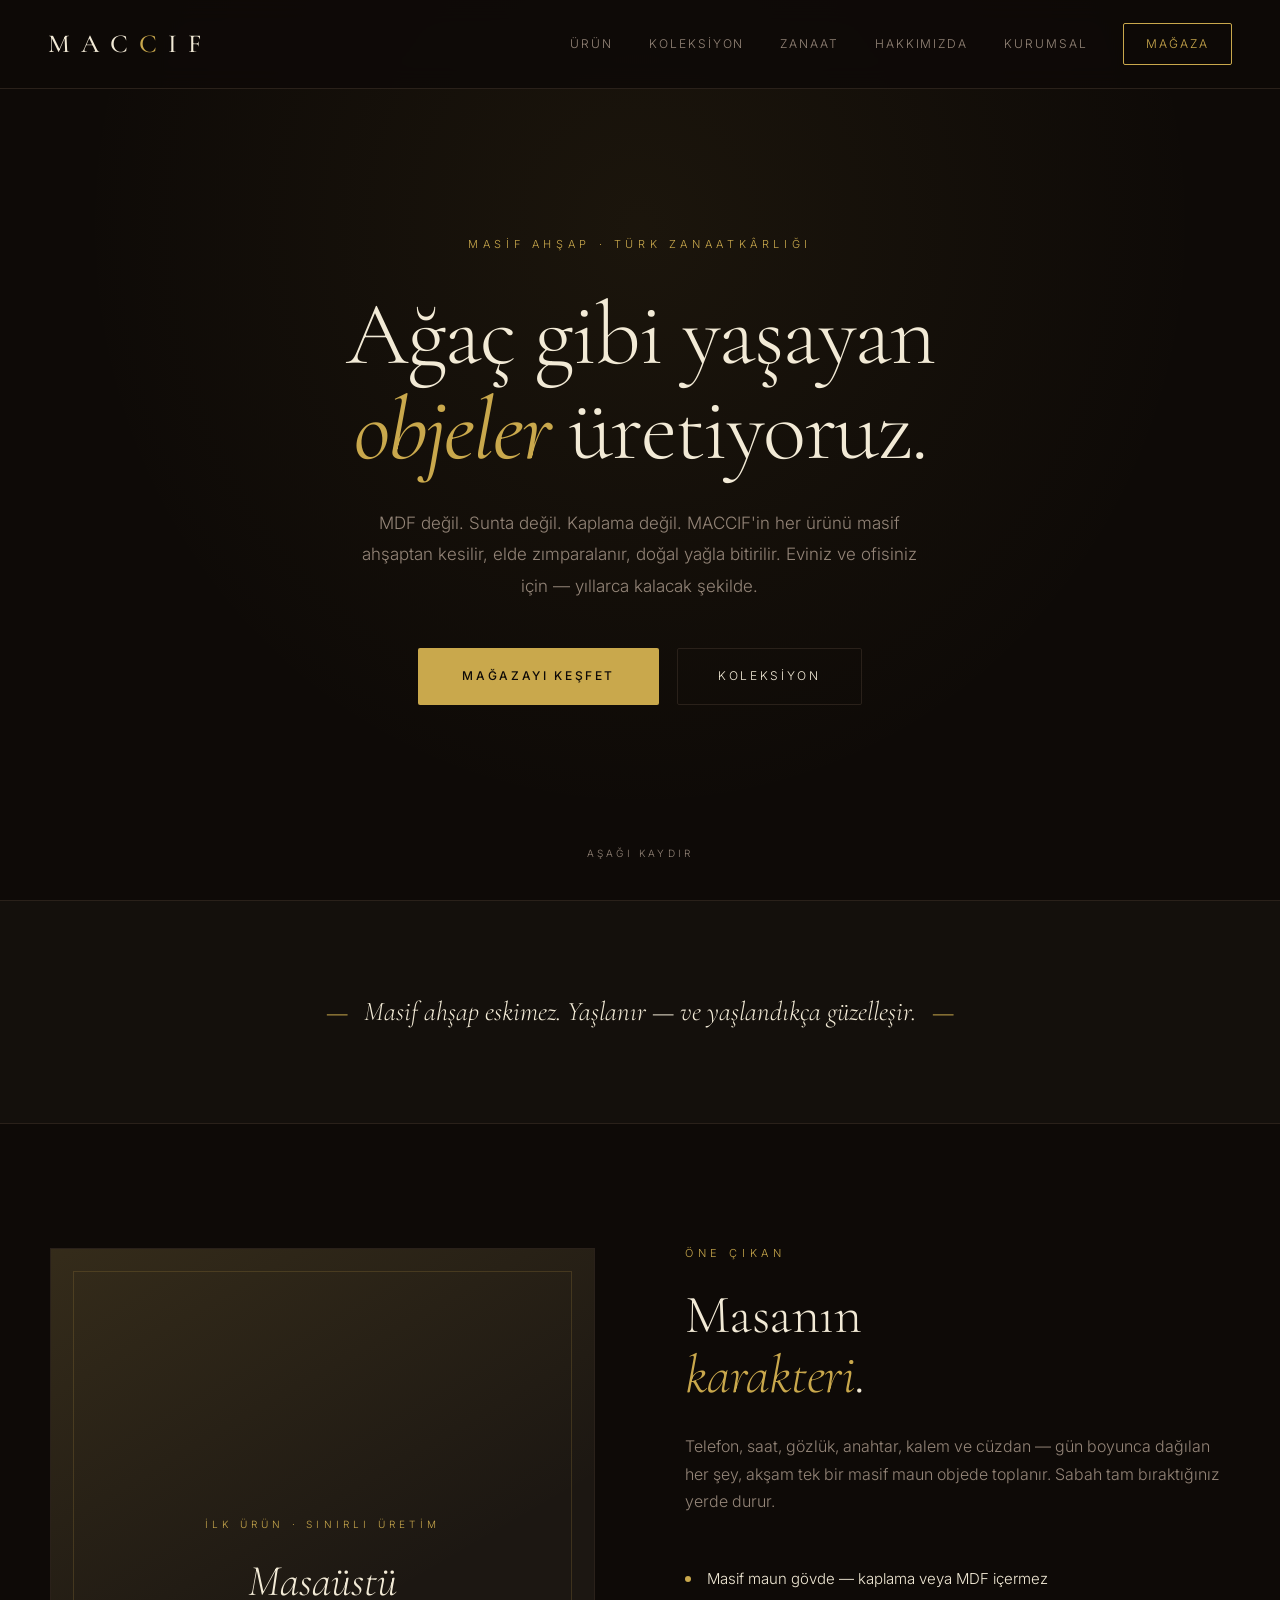
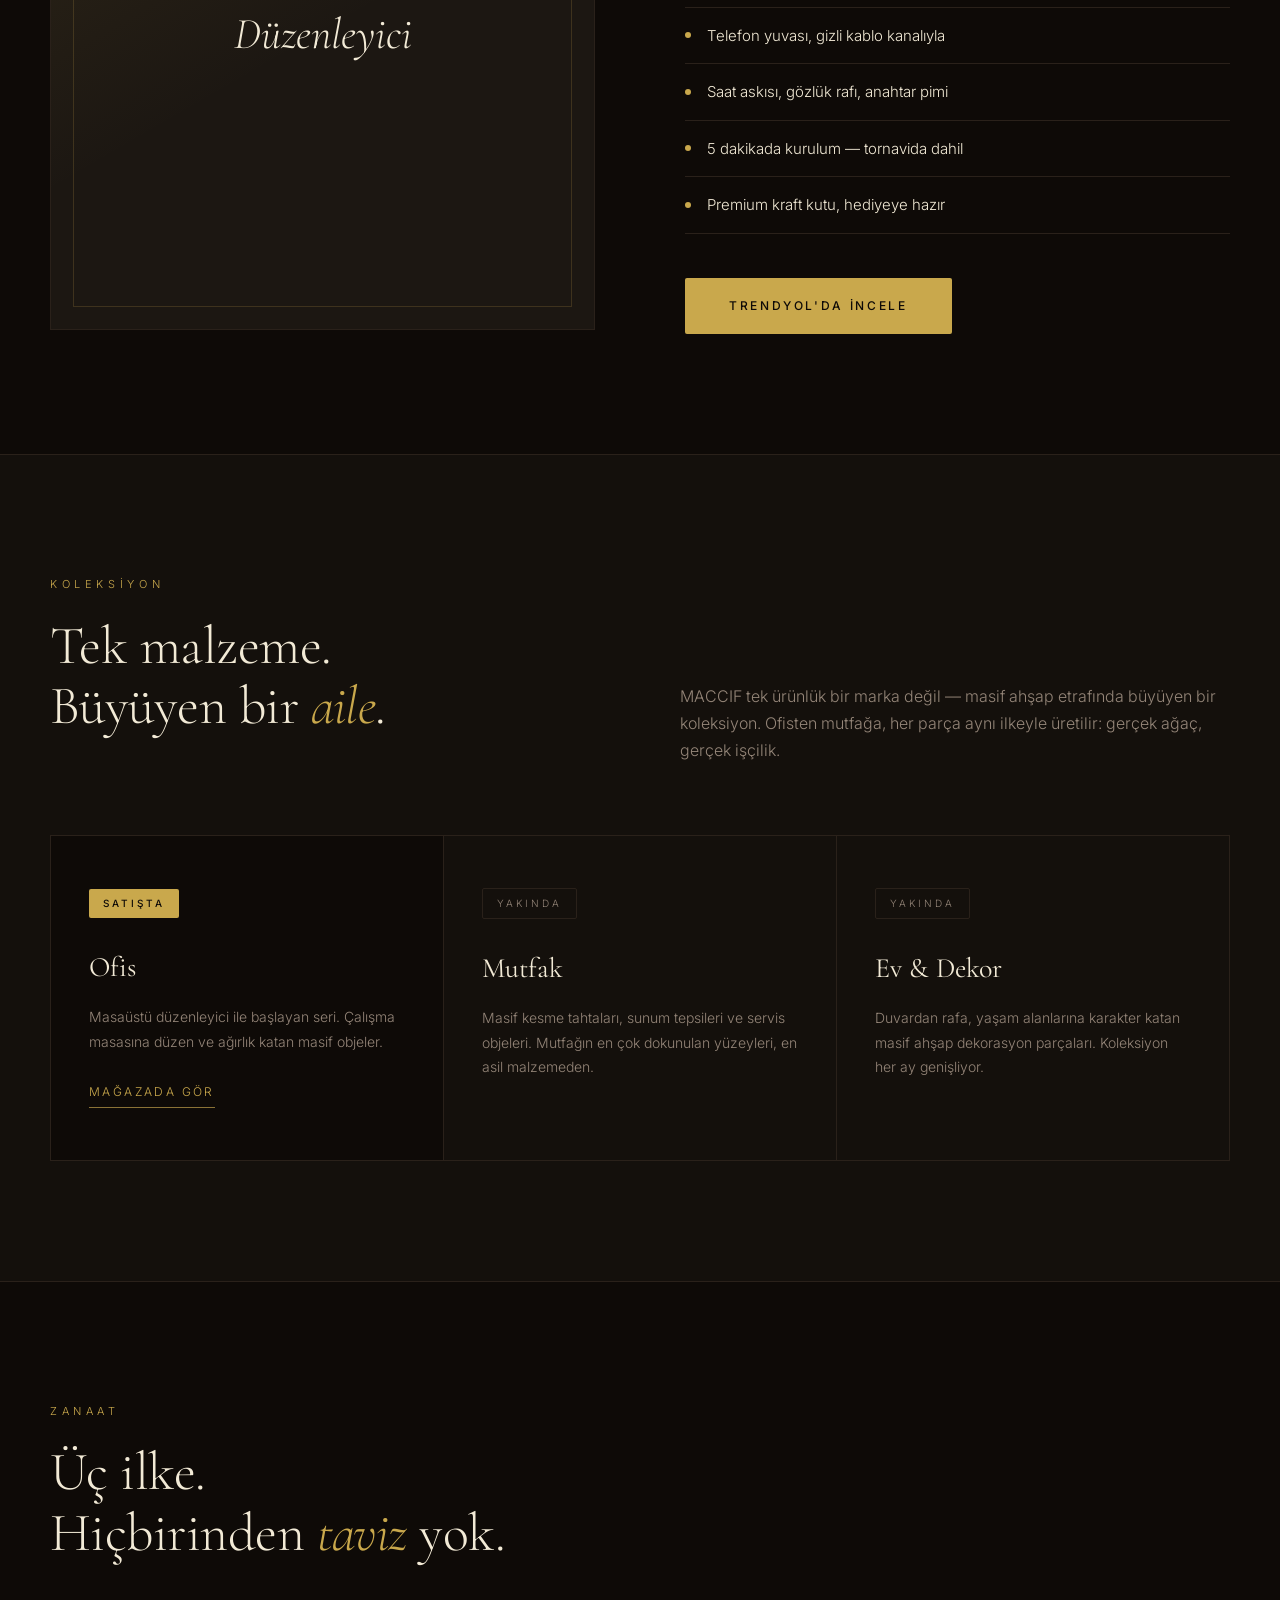
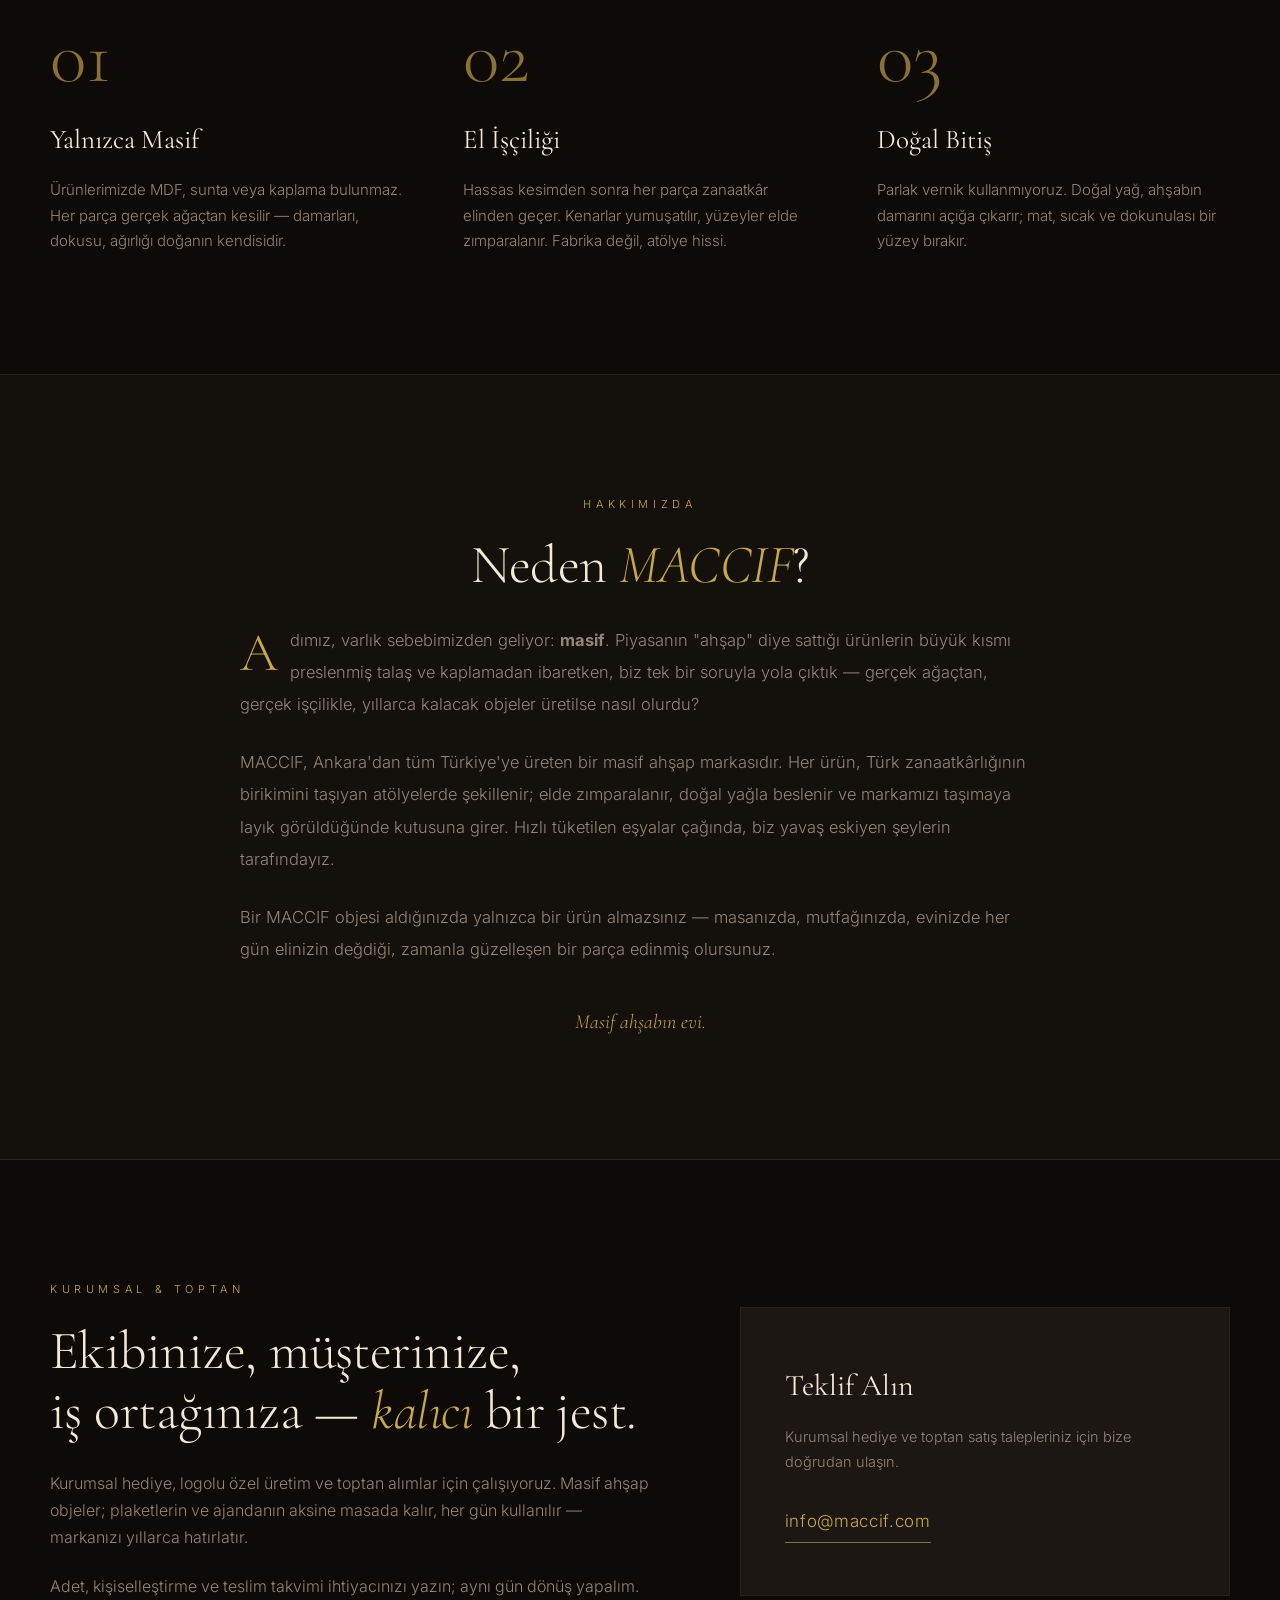
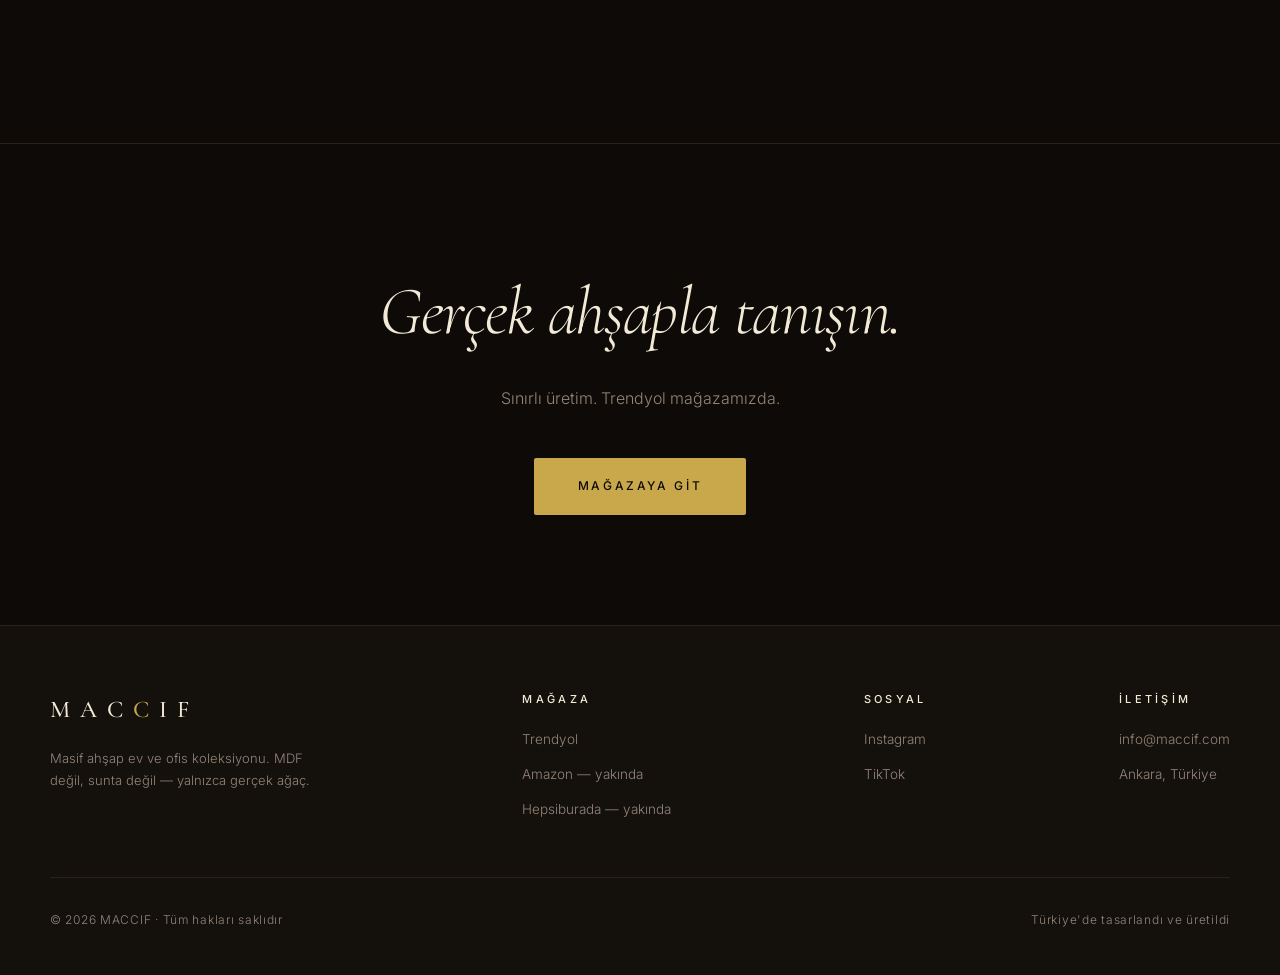
==== index.html @ ed1b2c0e "maccif v2: artık premium ahşap markasıyız" ====
<!DOCTYPE html>
<html lang="tr">
<head>
<meta charset="UTF-8">
<meta name="viewport" content="width=device-width, initial-scale=1.0">
<title>MACCIF — Masif Ahşap Ev &amp; Ofis Koleksiyonu</title>
<meta name="description" content="MDF değil, sunta değil — yalnızca masif ahşap. Türk zanaatkârlığıyla üretilen premium ev ve ofis objeleri. Ankara'dan, tüm Türkiye'ye.">

<meta property="og:title" content="MACCIF — Masif Ahşabın Evi">
<meta property="og:description" content="Yalnızca masif ahşap. Türk zanaatkârlığı. Premium ev ve ofis koleksiyonu.">
<meta property="og:type" content="website">
<meta property="og:url" content="https://maccif.com">

<link rel="preconnect" href="https://fonts.googleapis.com">
<link rel="preconnect" href="https://fonts.gstatic.com" crossorigin>
<link href="https://fonts.googleapis.com/css2?family=Cormorant+Garamond:ital,wght@0,300;0,400;0,500;0,600;1,300;1,400&family=Inter:wght@300;400;500&display=swap" rel="stylesheet">

<style>
* { margin: 0; padding: 0; box-sizing: border-box; }

:root {
  --bg: #0E0A07;
  --bg-2: #14100C;
  --surface: #1C1712;
  --line: #2A211A;
  --cream: #F2EAD6;
  --muted: #948578;
  --wood: #C9A84C;
  --wood-dim: #8A7236;
}

html { scroll-behavior: smooth; }

body {
  background: var(--bg);
  color: var(--cream);
  font-family: 'Inter', sans-serif;
  font-weight: 300;
  line-height: 1.7;
  -webkit-font-smoothing: antialiased;
  overflow-x: hidden;
}

/* ===== NAV ===== */
nav {
  position: fixed;
  top: 0; left: 0; right: 0;
  z-index: 100;
  padding: 22px 48px;
  display: flex;
  justify-content: space-between;
  align-items: center;
  background: rgba(14, 10, 7, 0.88);
  backdrop-filter: blur(12px);
  border-bottom: 1px solid var(--line);
}

.logo {
  font-family: 'Cormorant Garamond', serif;
  font-size: 26px;
  letter-spacing: 0.42em;
  font-weight: 500;
  color: var(--cream);
  text-decoration: none;
}
.logo span { color: var(--wood); }

.nav-links { display: flex; gap: 36px; align-items: center; }
.nav-links a {
  color: var(--muted);
  text-decoration: none;
  font-size: 12px;
  letter-spacing: 0.16em;
  text-transform: uppercase;
  transition: color 0.3s;
}
.nav-links a:hover { color: var(--cream); }

.nav-cta {
  border: 1px solid var(--wood);
  color: var(--wood) !important;
  padding: 10px 22px;
  border-radius: 2px;
  transition: all 0.3s !important;
}
.nav-cta:hover { background: var(--wood); color: var(--bg) !important; }

/* ===== HERO ===== */
.hero {
  min-height: 100vh;
  display: flex;
  align-items: center;
  justify-content: center;
  position: relative;
  padding: 130px 48px 90px;
  background:
    radial-gradient(ellipse at 50% 25%, rgba(201, 168, 76, 0.07), transparent 62%),
    var(--bg);
}

.hero-inner { max-width: 920px; text-align: center; }

.eyebrow {
  font-size: 11px;
  letter-spacing: 0.42em;
  text-transform: uppercase;
  color: var(--wood);
  margin-bottom: 34px;
}

.hero h1 {
  font-family: 'Cormorant Garamond', serif;
  font-size: clamp(46px, 7vw, 92px);
  font-weight: 300;
  line-height: 1.06;
  letter-spacing: -0.02em;
  margin-bottom: 30px;
}
.hero h1 em { font-style: italic; color: var(--wood); font-weight: 400; }

.hero p {
  font-size: 17px;
  color: var(--muted);
  max-width: 580px;
  margin: 0 auto 46px;
  line-height: 1.85;
}

.btn-primary {
  display: inline-block;
  padding: 18px 44px;
  background: var(--wood);
  color: var(--bg);
  text-decoration: none;
  font-size: 12px;
  letter-spacing: 0.22em;
  text-transform: uppercase;
  font-weight: 500;
  border-radius: 2px;
  transition: all 0.3s;
}
.btn-primary:hover { background: var(--cream); transform: translateY(-2px); }

.btn-ghost {
  display: inline-block;
  padding: 17px 40px;
  border: 1px solid var(--line);
  color: var(--cream);
  text-decoration: none;
  font-size: 12px;
  letter-spacing: 0.22em;
  text-transform: uppercase;
  border-radius: 2px;
  margin-left: 14px;
  transition: all 0.3s;
}
.btn-ghost:hover { border-color: var(--wood); color: var(--wood); }

.scroll-hint {
  position: absolute;
  bottom: 38px;
  left: 50%;
  transform: translateX(-50%);
  font-size: 10px;
  letter-spacing: 0.32em;
  color: var(--muted);
  text-transform: uppercase;
  animation: bob 2.2s ease-in-out infinite;
}
@keyframes bob { 0%,100%{transform:translate(-50%,0)} 50%{transform:translate(-50%,8px)} }

/* ===== SHARED ===== */
section { padding: 120px 48px; }
.container { max-width: 1180px; margin: 0 auto; }

.section-eyebrow {
  font-size: 11px;
  letter-spacing: 0.42em;
  text-transform: uppercase;
  color: var(--wood);
  margin-bottom: 22px;
  display: block;
}

.section-title {
  font-family: 'Cormorant Garamond', serif;
  font-size: clamp(34px, 5vw, 54px);
  font-weight: 300;
  line-height: 1.12;
  margin-bottom: 28px;
  letter-spacing: -0.01em;
}
.section-title em { font-style: italic; color: var(--wood); }

/* ===== MANIFESTO ===== */
.manifesto {
  border-top: 1px solid var(--line);
  border-bottom: 1px solid var(--line);
  background: var(--bg-2);
  padding: 90px 48px;
}
.manifesto .container { max-width: 780px; text-align: center; }
.manifesto p {
  font-family: 'Cormorant Garamond', serif;
  font-size: 27px;
  font-weight: 300;
  line-height: 1.55;
  font-style: italic;
}
.manifesto p::before, .manifesto p::after {
  content: '—';
  color: var(--wood);
  margin: 0 16px;
}

/* ===== FEATURED PRODUCT ===== */
.featured .container {
  display: grid;
  grid-template-columns: 1fr 1fr;
  gap: 90px;
  align-items: center;
}

.featured-visual {
  aspect-ratio: 4/5;
  background:
    linear-gradient(150deg, rgba(201, 168, 76, 0.14), transparent 55%),
    var(--surface);
  border: 1px solid var(--line);
  position: relative;
  display: flex;
  align-items: center;
  justify-content: center;
}
.featured-visual::before {
  content: '';
  position: absolute;
  inset: 22px;
  border: 1px solid var(--wood-dim);
  opacity: 0.3;
}
.fv-content { text-align: center; padding: 40px; position: relative; }
.fv-content .label {
  font-size: 10px;
  letter-spacing: 0.42em;
  color: var(--wood);
  text-transform: uppercase;
  margin-bottom: 22px;
}
.fv-content h4 {
  font-family: 'Cormorant Garamond', serif;
  font-size: 44px;
  font-weight: 300;
  font-style: italic;
  line-height: 1.22;
}

.featured-text > p {
  color: var(--muted);
  font-size: 16px;
  margin-bottom: 28px;
}

.feature-list { list-style: none; margin: 36px 0 44px; }
.feature-list li {
  padding: 15px 0;
  border-bottom: 1px solid var(--line);
  font-size: 15px;
  display: flex;
  align-items: center;
  gap: 16px;
}
.feature-list li::before {
  content: '';
  width: 6px; height: 6px;
  background: var(--wood);
  border-radius: 50%;
  flex-shrink: 0;
}

/* ===== COLLECTION ===== */
.collection { background: var(--bg-2); border-top: 1px solid var(--line); border-bottom: 1px solid var(--line); }

.collection-header {
  display: grid;
  grid-template-columns: 1fr 1fr;
  gap: 80px;
  margin-bottom: 70px;
  align-items: end;
}
.collection-header p { color: var(--muted); font-size: 16px; }

.collection-grid {
  display: grid;
  grid-template-columns: repeat(3, 1fr);
  gap: 1px;
  background: var(--line);
  border: 1px solid var(--line);
}

.col-card {
  background: var(--bg-2);
  padding: 52px 38px;
  position: relative;
  transition: background 0.4s;
}
.col-card:hover { background: var(--surface); }

.col-card.active { background: var(--bg); }
.col-card.active:hover { background: var(--surface); }

.col-status {
  font-size: 10px;
  letter-spacing: 0.3em;
  text-transform: uppercase;
  margin-bottom: 26px;
  display: inline-block;
  padding: 6px 14px;
  border-radius: 2px;
}
.col-status.now { color: var(--bg); background: var(--wood); font-weight: 500; }
.col-status.soon { color: var(--muted); border: 1px solid var(--line); }

.col-card h3 {
  font-family: 'Cormorant Garamond', serif;
  font-size: 28px;
  font-weight: 400;
  margin-bottom: 14px;
}
.col-card p { font-size: 14px; color: var(--muted); line-height: 1.75; }

.col-link {
  display: inline-block;
  margin-top: 28px;
  color: var(--wood);
  text-decoration: none;
  font-size: 12px;
  letter-spacing: 0.2em;
  text-transform: uppercase;
  border-bottom: 1px solid var(--wood-dim);
  padding-bottom: 4px;
  transition: all 0.3s;
}
.col-link:hover { color: var(--cream); border-color: var(--cream); }

/* ===== CRAFT ===== */
.craft-grid {
  display: grid;
  grid-template-columns: repeat(3, 1fr);
  gap: 60px;
  margin-top: 56px;
}
.craft-num {
  font-family: 'Cormorant Garamond', serif;
  font-size: 76px;
  font-weight: 300;
  color: var(--wood-dim);
  line-height: 1;
  margin-bottom: 22px;
}
.craft-step h3 {
  font-family: 'Cormorant Garamond', serif;
  font-size: 27px;
  font-weight: 400;
  margin-bottom: 14px;
}
.craft-step p { color: var(--muted); font-size: 15px; }

/* ===== ABOUT ===== */
.about { background: var(--bg-2); border-top: 1px solid var(--line); border-bottom: 1px solid var(--line); }
.about .container { max-width: 800px; text-align: center; }
.about-body p {
  color: var(--muted);
  font-size: 16.5px;
  line-height: 1.95;
  margin-bottom: 26px;
  text-align: left;
}
.about-body p:first-of-type::first-letter {
  font-family: 'Cormorant Garamond', serif;
  font-size: 54px;
  float: left;
  line-height: 0.85;
  margin: 6px 12px 0 0;
  color: var(--wood);
}
.about-sign {
  margin-top: 40px;
  font-family: 'Cormorant Garamond', serif;
  font-style: italic;
  font-size: 20px;
  color: var(--wood);
}

/* ===== CORPORATE ===== */
.corporate .container {
  display: grid;
  grid-template-columns: 1.1fr 0.9fr;
  gap: 90px;
  align-items: center;
}
.corporate-text p { color: var(--muted); font-size: 16px; margin-bottom: 22px; }

.corp-box {
  background: var(--surface);
  border: 1px solid var(--line);
  padding: 52px 44px;
}
.corp-box h3 {
  font-family: 'Cormorant Garamond', serif;
  font-size: 30px;
  font-weight: 400;
  margin-bottom: 14px;
}
.corp-box p { color: var(--muted); font-size: 14.5px; margin-bottom: 32px; }
.corp-mail {
  display: block;
  color: var(--wood);
  text-decoration: none;
  font-size: 17px;
  letter-spacing: 0.04em;
  border-bottom: 1px solid var(--wood-dim);
  padding-bottom: 6px;
  width: fit-content;
  transition: all 0.3s;
}
.corp-mail:hover { color: var(--cream); border-color: var(--cream); }

/* ===== CTA ===== */
.cta-strip {
  padding: 110px 48px;
  text-align: center;
  border-top: 1px solid var(--line);
}
.cta-strip h2 {
  font-family: 'Cormorant Garamond', serif;
  font-size: clamp(38px, 6vw, 68px);
  font-weight: 300;
  font-style: italic;
  margin-bottom: 16px;
  letter-spacing: -0.02em;
}
.cta-strip p { color: var(--muted); margin-bottom: 46px; font-size: 16px; }

/* ===== FOOTER ===== */
footer {
  padding: 64px 48px 44px;
  border-top: 1px solid var(--line);
  background: var(--bg-2);
}
.footer-inner {
  max-width: 1180px;
  margin: 0 auto;
}
.footer-top {
  display: flex;
  justify-content: space-between;
  align-items: flex-start;
  flex-wrap: wrap;
  gap: 40px;
  padding-bottom: 44px;
  border-bottom: 1px solid var(--line);
  margin-bottom: 32px;
}
.footer-brand .logo { font-size: 24px; }
.footer-brand p {
  margin-top: 16px;
  font-size: 13px;
  color: var(--muted);
  max-width: 280px;
  line-height: 1.7;
}
.footer-col h4 {
  font-size: 11px;
  letter-spacing: 0.3em;
  text-transform: uppercase;
  color: var(--cream);
  margin-bottom: 20px;
  font-weight: 500;
}
.footer-col a {
  display: block;
  color: var(--muted);
  text-decoration: none;
  font-size: 13.5px;
  margin-bottom: 12px;
  transition: color 0.3s;
}
.footer-col a:hover { color: var(--wood); }
.footer-col span {
  display: block;
  color: var(--muted);
  font-size: 13.5px;
  margin-bottom: 12px;
}
.footer-bottom {
  display: flex;
  justify-content: space-between;
  flex-wrap: wrap;
  gap: 16px;
  font-size: 12px;
  color: var(--muted);
  letter-spacing: 0.06em;
}

/* ===== MOBILE ===== */
@media (max-width: 860px) {
  nav { padding: 16px 22px; }
  .nav-links { gap: 14px; }
  .nav-links a:not(.nav-cta) { display: none; }
  .logo { font-size: 20px; letter-spacing: 0.32em; }
  section { padding: 80px 24px; }
  .hero { padding: 110px 24px 70px; }
  .btn-ghost { margin-left: 0; margin-top: 14px; }
  .featured .container,
  .corporate .container { grid-template-columns: 1fr; gap: 48px; }
  .collection-header { grid-template-columns: 1fr; gap: 22px; margin-bottom: 44px; }
  .collection-grid { grid-template-columns: 1fr; }
  .craft-grid { grid-template-columns: 1fr; gap: 44px; }
  .manifesto { padding: 64px 24px; }
  .manifesto p { font-size: 20px; }
  .manifesto p::before, .manifesto p::after { display: block; margin: 12px 0; }
  footer { padding: 48px 24px 36px; }
  .footer-top { flex-direction: column; }
}

/* ===== REVEAL ===== */
.reveal { opacity: 0; transform: translateY(24px); transition: opacity 0.8s ease, transform 0.8s ease; }
.reveal.in { opacity: 1; transform: translateY(0); }
</style>
</head>
<body>

<nav>
  <a href="#" class="logo">MAC<span>C</span>IF</a>
  <div class="nav-links">
    <a href="#urun">Ürün</a>
    <a href="#koleksiyon">Koleksiyon</a>
    <a href="#zanaat">Zanaat</a>
    <a href="#hakkimizda">Hakkımızda</a>
    <a href="#kurumsal">Kurumsal</a>
    <a href="https://www.trendyol.com/magaza/maccif-m-1277447?channelId=1&amp;sst=0&amp;sk=1" target="_blank" rel="noopener" class="nav-cta">Mağaza</a>
  </div>
</nav>

<!-- HERO -->
<section class="hero">
  <div class="hero-inner">
    <div class="eyebrow">Masif Ahşap · Türk Zanaatkârlığı</div>
    <h1>Ağaç gibi yaşayan<br><em>objeler</em> üretiyoruz.</h1>
    <p>MDF değil. Sunta değil. Kaplama değil. MACCIF'in her ürünü masif ahşaptan kesilir, elde zımparalanır, doğal yağla bitirilir. Eviniz ve ofisiniz için — yıllarca kalacak şekilde.</p>
    <a href="https://www.trendyol.com/magaza/maccif-m-1277447?channelId=1&amp;sst=0&amp;sk=1" target="_blank" rel="noopener" class="btn-primary">Mağazayı Keşfet</a>
    <a href="#koleksiyon" class="btn-ghost">Koleksiyon</a>
  </div>
  <div class="scroll-hint">Aşağı kaydır</div>
</section>

<!-- MANIFESTO -->
<section class="manifesto">
  <div class="container reveal">
    <p>Masif ahşap eskimez. Yaşlanır — ve yaşlandıkça güzelleşir.</p>
  </div>
</section>

<!-- FEATURED PRODUCT -->
<section class="featured" id="urun">
  <div class="container reveal">
    <div class="featured-visual">
      <div class="fv-content">
        <div class="label">İlk Ürün · Sınırlı Üretim</div>
        <h4>Masaüstü<br>Düzenleyici</h4>
      </div>
    </div>
    <div class="featured-text">
      <span class="section-eyebrow">Öne Çıkan</span>
      <h2 class="section-title">Masanın<br><em>karakteri</em>.</h2>
      <p>Telefon, saat, gözlük, anahtar, kalem ve cüzdan — gün boyunca dağılan her şey, akşam tek bir masif maun objede toplanır. Sabah tam bıraktığınız yerde durur.</p>
      <ul class="feature-list">
        <li>Masif maun gövde — kaplama veya MDF içermez</li>
        <li>Telefon yuvası, gizli kablo kanalıyla</li>
        <li>Saat askısı, gözlük rafı, anahtar pimi</li>
        <li>5 dakikada kurulum — tornavida dahil</li>
        <li>Premium kraft kutu, hediyeye hazır</li>
      </ul>
      <a href="https://www.trendyol.com/magaza/maccif-m-1277447?channelId=1&amp;sst=0&amp;sk=1" target="_blank" rel="noopener" class="btn-primary">Trendyol'da İncele</a>
    </div>
  </div>
</section>

<!-- COLLECTION -->
<section class="collection" id="koleksiyon">
  <div class="container reveal">
    <div class="collection-header">
      <div>
        <span class="section-eyebrow">Koleksiyon</span>
        <h2 class="section-title">Tek malzeme.<br>Büyüyen bir <em>aile</em>.</h2>
      </div>
      <p>MACCIF tek ürünlük bir marka değil — masif ahşap etrafında büyüyen bir koleksiyon. Ofisten mutfağa, her parça aynı ilkeyle üretilir: gerçek ağaç, gerçek işçilik.</p>
    </div>

    <div class="collection-grid">
      <div class="col-card active">
        <span class="col-status now">Satışta</span>
        <h3>Ofis</h3>
        <p>Masaüstü düzenleyici ile başlayan seri. Çalışma masasına düzen ve ağırlık katan masif objeler.</p>
        <a href="https://www.trendyol.com/magaza/maccif-m-1277447?channelId=1&amp;sst=0&amp;sk=1" target="_blank" rel="noopener" class="col-link">Mağazada Gör</a>
      </div>
      <div class="col-card">
        <span class="col-status soon">Yakında</span>
        <h3>Mutfak</h3>
        <p>Masif kesme tahtaları, sunum tepsileri ve servis objeleri. Mutfağın en çok dokunulan yüzeyleri, en asil malzemeden.</p>
      </div>
      <div class="col-card">
        <span class="col-status soon">Yakında</span>
        <h3>Ev &amp; Dekor</h3>
        <p>Duvardan rafa, yaşam alanlarına karakter katan masif ahşap dekorasyon parçaları. Koleksiyon her ay genişliyor.</p>
      </div>
    </div>
  </div>
</section>

<!-- CRAFT -->
<section id="zanaat">
  <div class="container reveal">
    <span class="section-eyebrow">Zanaat</span>
    <h2 class="section-title">Üç ilke.<br>Hiçbirinden <em>taviz</em> yok.</h2>

    <div class="craft-grid">
      <div class="craft-step">
        <div class="craft-num">01</div>
        <h3>Yalnızca Masif</h3>
        <p>Ürünlerimizde MDF, sunta veya kaplama bulunmaz. Her parça gerçek ağaçtan kesilir — damarları, dokusu, ağırlığı doğanın kendisidir.</p>
      </div>
      <div class="craft-step">
        <div class="craft-num">02</div>
        <h3>El İşçiliği</h3>
        <p>Hassas kesimden sonra her parça zanaatkâr elinden geçer. Kenarlar yumuşatılır, yüzeyler elde zımparalanır. Fabrika değil, atölye hissi.</p>
      </div>
      <div class="craft-step">
        <div class="craft-num">03</div>
        <h3>Doğal Bitiş</h3>
        <p>Parlak vernik kullanmıyoruz. Doğal yağ, ahşabın damarını açığa çıkarır; mat, sıcak ve dokunulası bir yüzey bırakır.</p>
      </div>
    </div>
  </div>
</section>

<!-- ABOUT -->
<section class="about" id="hakkimizda">
  <div class="container reveal">
    <span class="section-eyebrow">Hakkımızda</span>
    <h2 class="section-title">Neden <em>MACCIF</em>?</h2>
    <div class="about-body">
      <p>Adımız, varlık sebebimizden geliyor: <strong>masif</strong>. Piyasanın "ahşap" diye sattığı ürünlerin büyük kısmı preslenmiş talaş ve kaplamadan ibaretken, biz tek bir soruyla yola çıktık — gerçek ağaçtan, gerçek işçilikle, yıllarca kalacak objeler üretilse nasıl olurdu?</p>
      <p>MACCIF, Ankara'dan tüm Türkiye'ye üreten bir masif ahşap markasıdır. Her ürün, Türk zanaatkârlığının birikimini taşıyan atölyelerde şekillenir; elde zımparalanır, doğal yağla beslenir ve markamızı taşımaya layık görüldüğünde kutusuna girer. Hızlı tüketilen eşyalar çağında, biz yavaş eskiyen şeylerin tarafındayız.</p>
      <p>Bir MACCIF objesi aldığınızda yalnızca bir ürün almazsınız — masanızda, mutfağınızda, evinizde her gün elinizin değdiği, zamanla güzelleşen bir parça edinmiş olursunuz.</p>
      <div class="about-sign">Masif ahşabın evi.</div>
    </div>
  </div>
</section>

<!-- CORPORATE -->
<section class="corporate" id="kurumsal">
  <div class="container reveal">
    <div class="corporate-text">
      <span class="section-eyebrow">Kurumsal &amp; Toptan</span>
      <h2 class="section-title">Ekibinize, müşterinize,<br>iş ortağınıza — <em>kalıcı</em> bir jest.</h2>
      <p>Kurumsal hediye, logolu özel üretim ve toptan alımlar için çalışıyoruz. Masif ahşap objeler; plaketlerin ve ajandanın aksine masada kalır, her gün kullanılır — markanızı yıllarca hatırlatır.</p>
      <p>Adet, kişiselleştirme ve teslim takvimi ihtiyacınızı yazın; aynı gün dönüş yapalım.</p>
    </div>
    <div class="corp-box">
      <h3>Teklif Alın</h3>
      <p>Kurumsal hediye ve toptan satış talepleriniz için bize doğrudan ulaşın.</p>
      <a href="mailto:info@maccif.com?subject=Kurumsal%20%2F%20Toptan%20Teklif%20Talebi" class="corp-mail">info@maccif.com</a>
    </div>
  </div>
</section>

<!-- CTA -->
<section class="cta-strip">
  <div class="container reveal">
    <h2>Gerçek ahşapla tanışın.</h2>
    <p>Sınırlı üretim. Trendyol mağazamızda.</p>
    <a href="https://www.trendyol.com/magaza/maccif-m-1277447?channelId=1&amp;sst=0&amp;sk=1" target="_blank" rel="noopener" class="btn-primary">Mağazaya Git</a>
  </div>
</section>

<!-- FOOTER -->
<footer>
  <div class="footer-inner">
    <div class="footer-top">
      <div class="footer-brand">
        <a href="#" class="logo">MAC<span>C</span>IF</a>
        <p>Masif ahşap ev ve ofis koleksiyonu. MDF değil, sunta değil — yalnızca gerçek ağaç.</p>
      </div>
      <div class="footer-col">
        <h4>Mağaza</h4>
        <a href="https://www.trendyol.com/magaza/maccif-m-1277447?channelId=1&amp;sst=0&amp;sk=1" target="_blank" rel="noopener">Trendyol</a>
        <span>Amazon — yakında</span>
        <span>Hepsiburada — yakında</span>
      </div>
      <div class="footer-col">
        <h4>Sosyal</h4>
        <a href="https://instagram.com/maccifhome" target="_blank" rel="noopener">Instagram</a>
        <a href="https://tiktok.com/@maccifhome" target="_blank" rel="noopener">TikTok</a>
      </div>
      <div class="footer-col">
        <h4>İletişim</h4>
        <a href="mailto:info@maccif.com">info@maccif.com</a>
        <span>Ankara, Türkiye</span>
      </div>
    </div>
    <div class="footer-bottom">
      <span>© 2026 MACCIF · Tüm hakları saklıdır</span>
      <span>Türkiye'de tasarlandı ve üretildi</span>
    </div>
  </div>
</footer>

<script>
const io = new IntersectionObserver((entries) => {
  entries.forEach(e => { if (e.isIntersecting) e.target.classList.add('in'); });
}, { threshold: 0.08 });
document.querySelectorAll('.reveal').forEach(el => io.observe(el));
</script>

</body>
</html>
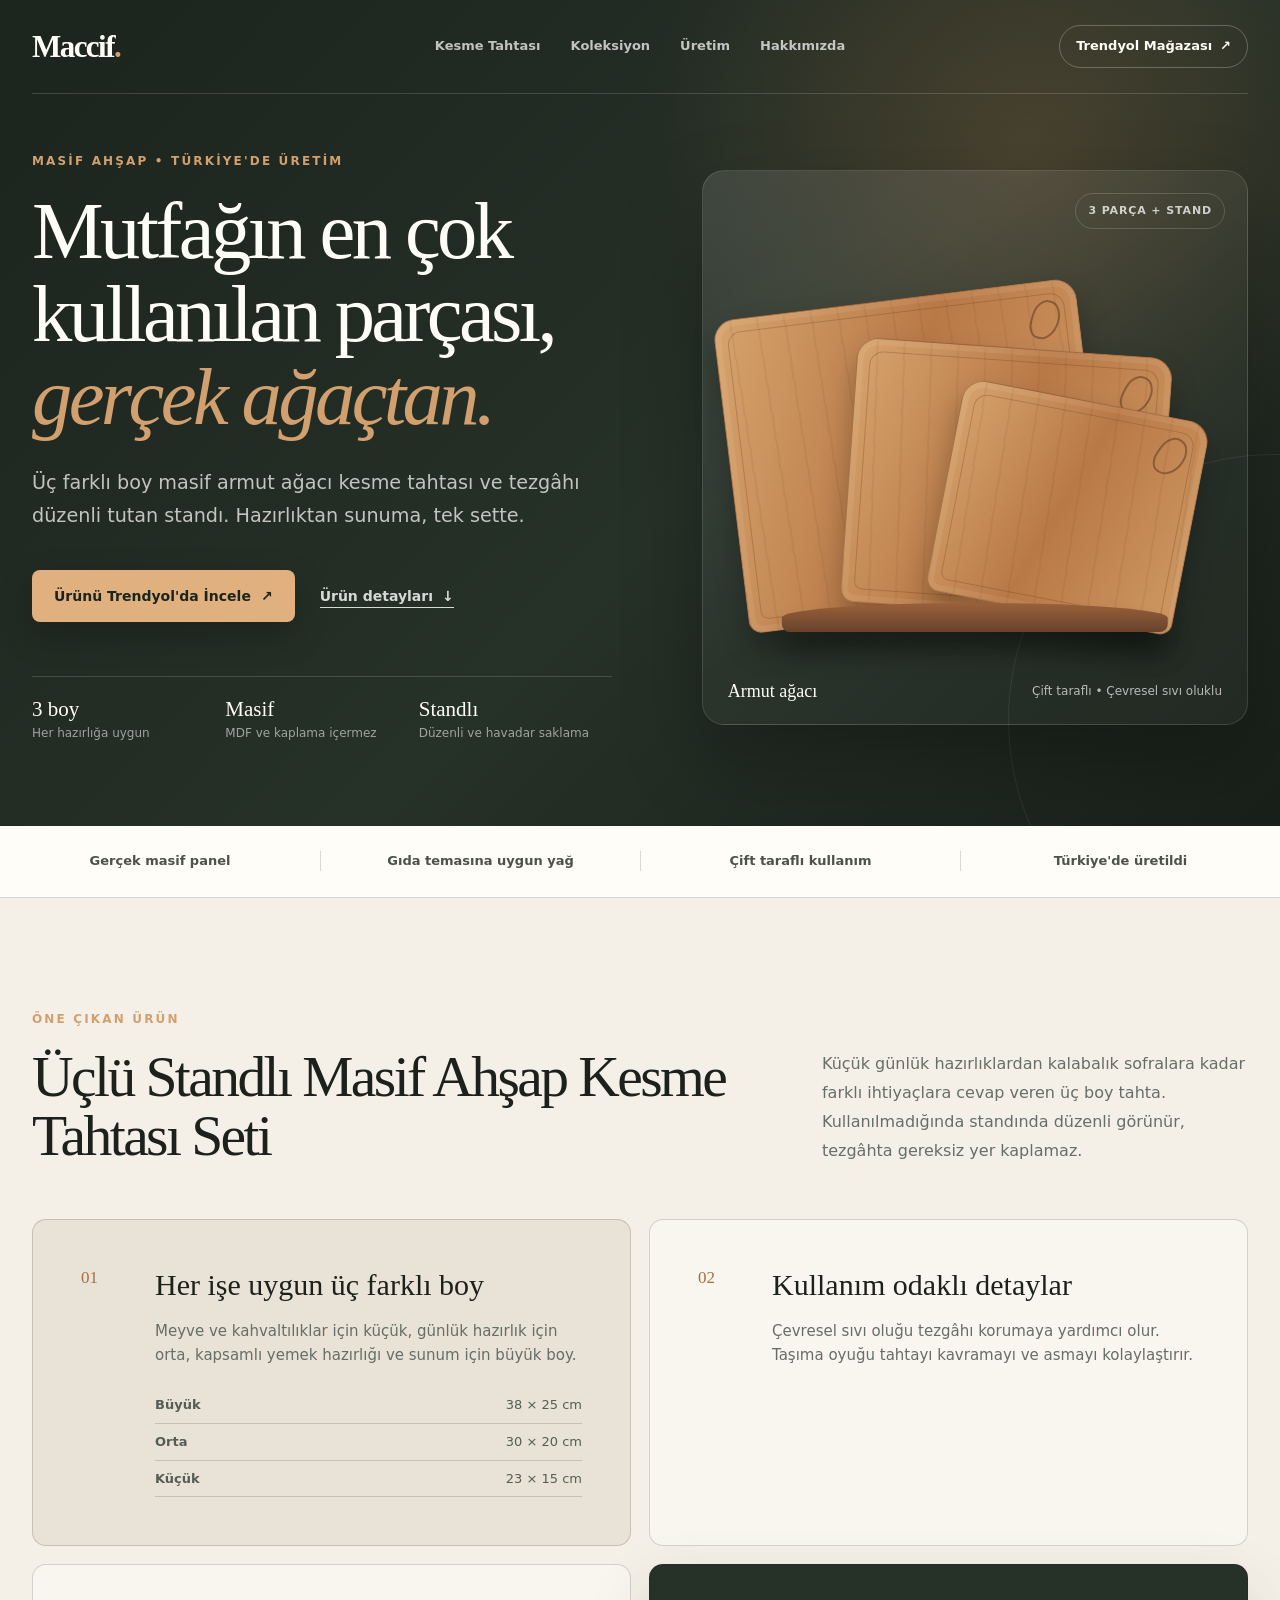
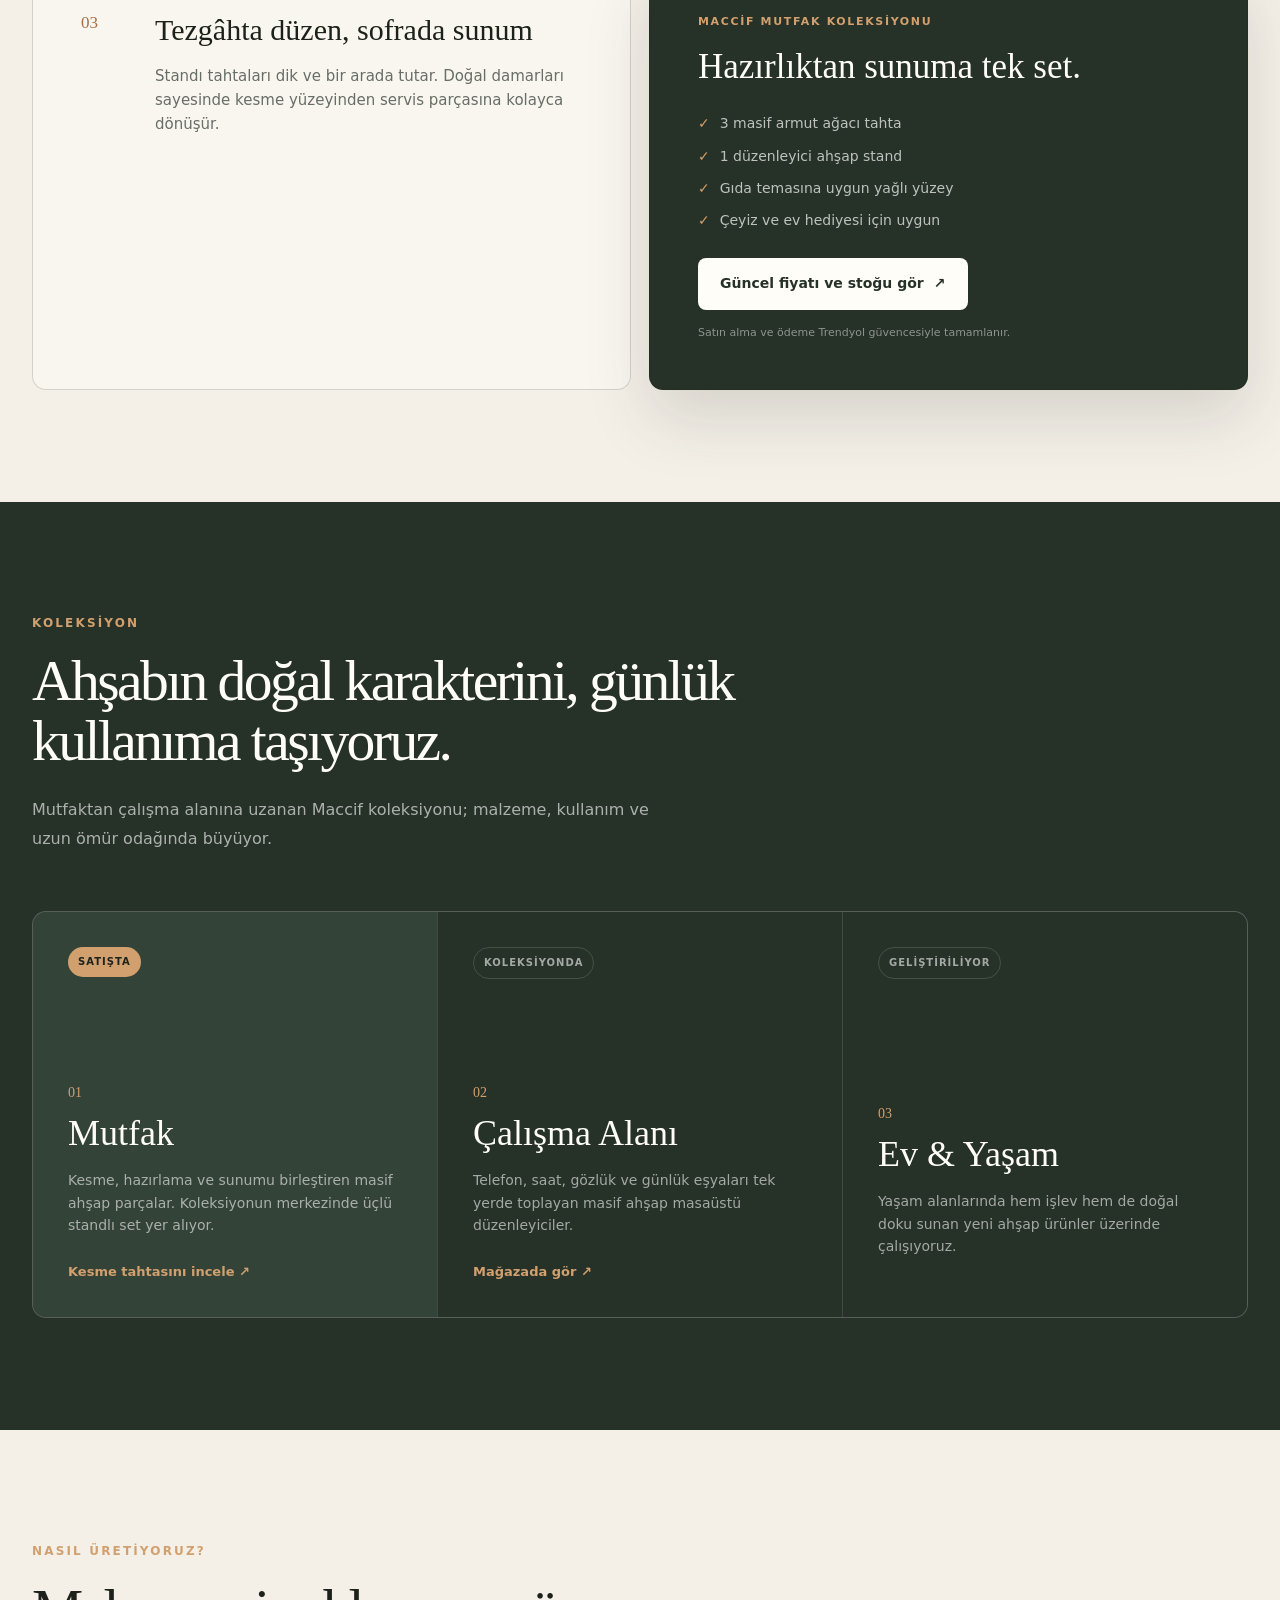
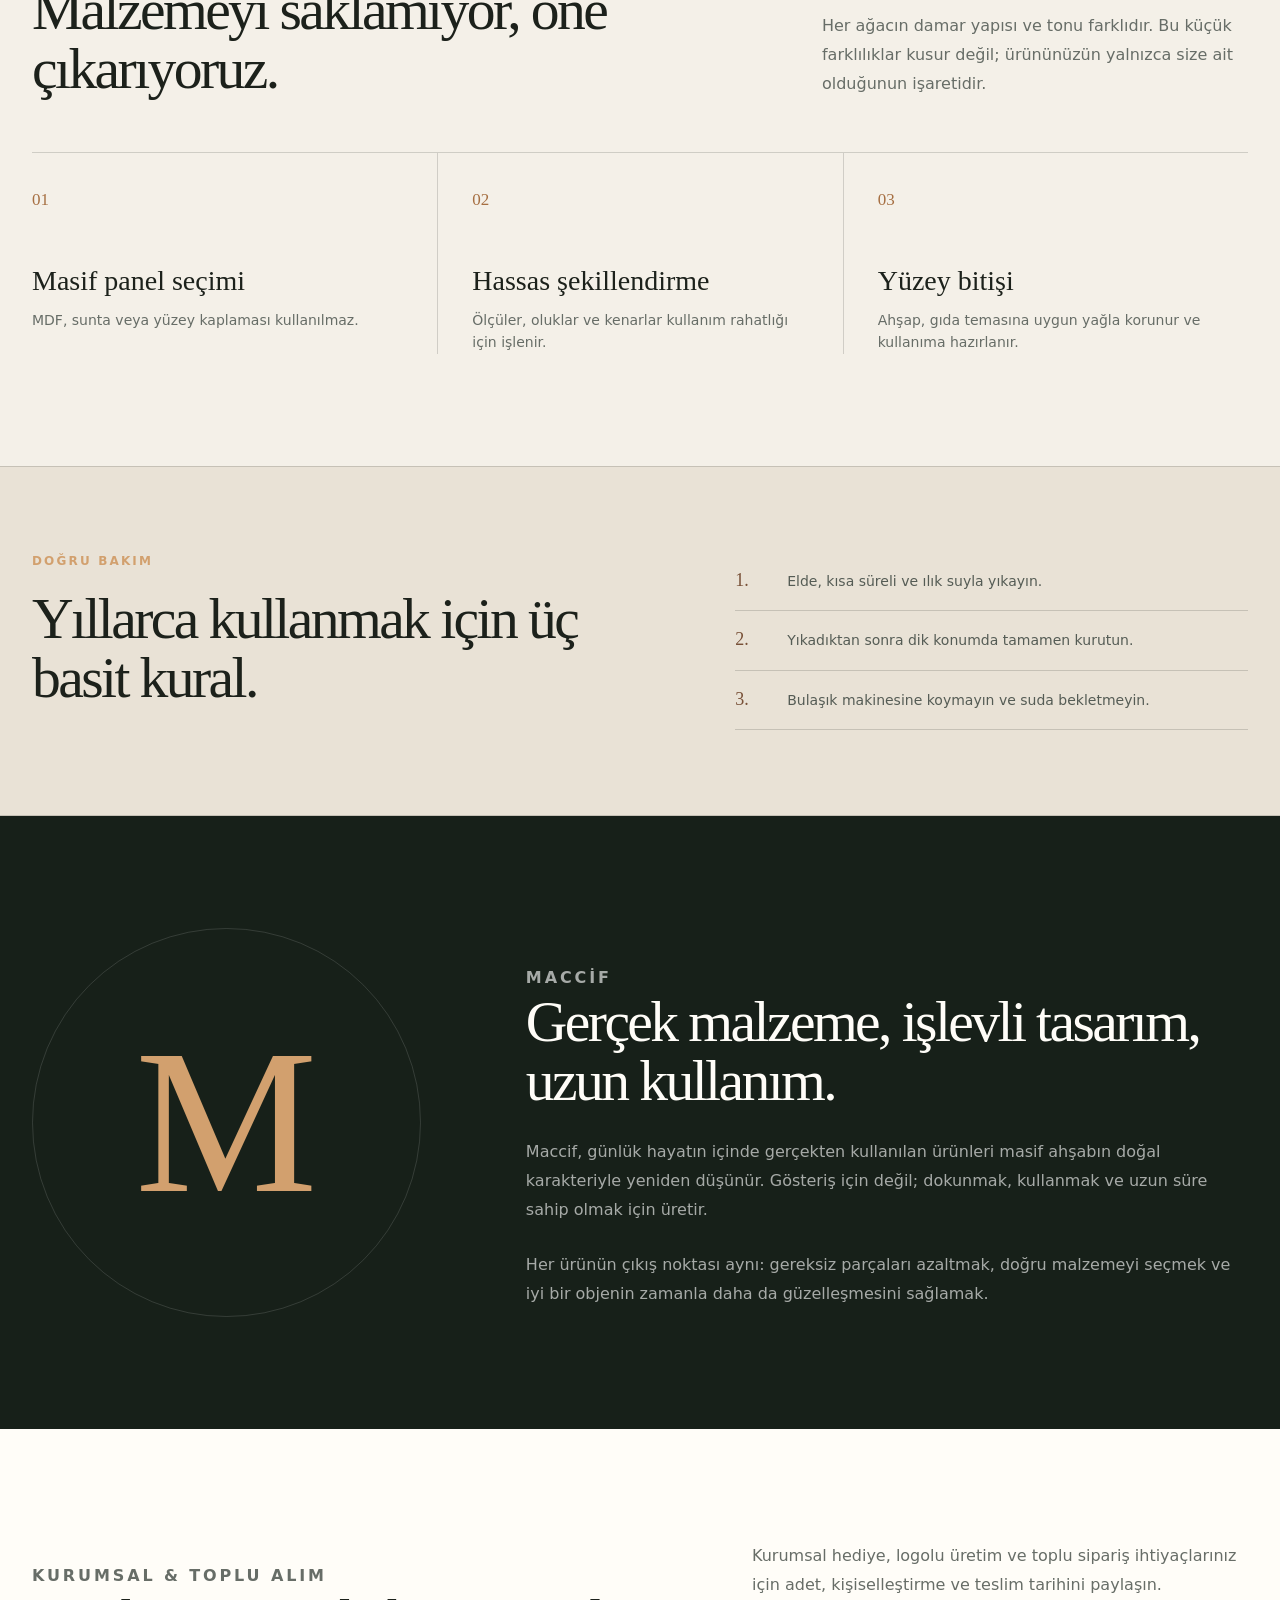
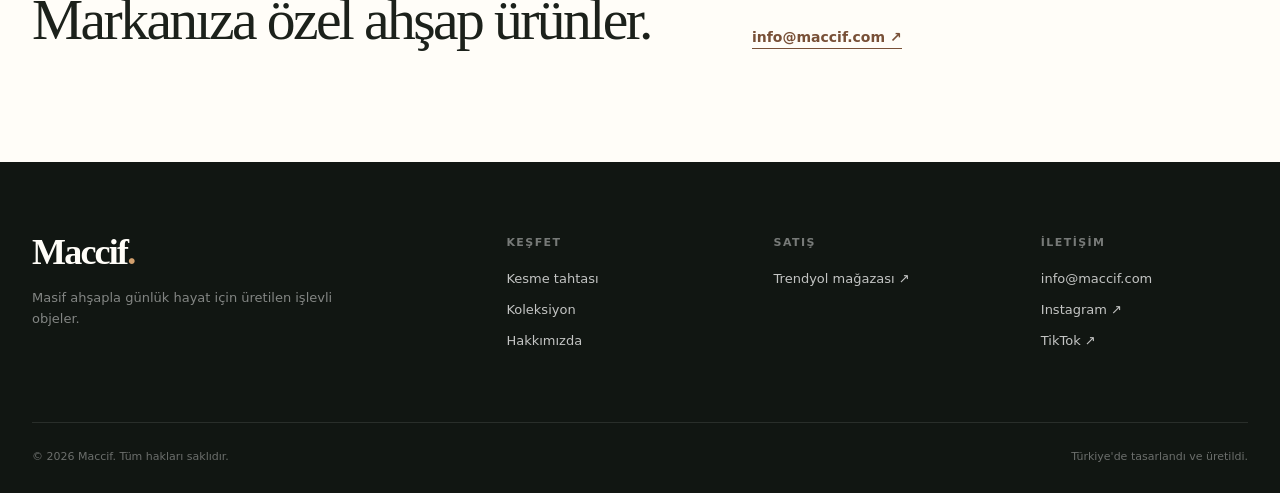
==== commit 6ba441b5: "v4" ====
--- a/index.html
+++ b/index.html
@@ -1,728 +1,323 @@
-<!DOCTYPE html>
+<!doctype html>
 <html lang="tr">
 <head>
-<meta charset="UTF-8">
-<meta name="viewport" content="width=device-width, initial-scale=1.0">
-<title>MACCIF — Masif Ahşap Ev &amp; Ofis Koleksiyonu</title>
-<meta name="description" content="MDF değil, sunta değil — yalnızca masif ahşap. Türk zanaatkârlığıyla üretilen premium ev ve ofis objeleri. Ankara'dan, tüm Türkiye'ye.">
-
-<meta property="og:title" content="MACCIF — Masif Ahşabın Evi">
-<meta property="og:description" content="Yalnızca masif ahşap. Türk zanaatkârlığı. Premium ev ve ofis koleksiyonu.">
-<meta property="og:type" content="website">
-<meta property="og:url" content="https://maccif.com">
-
-<link rel="preconnect" href="https://fonts.googleapis.com">
-<link rel="preconnect" href="https://fonts.gstatic.com" crossorigin>
-<link href="https://fonts.googleapis.com/css2?family=Cormorant+Garamond:ital,wght@0,300;0,400;0,500;0,600;1,300;1,400&family=Inter:wght@300;400;500&display=swap" rel="stylesheet">
-
-<style>
-* { margin: 0; padding: 0; box-sizing: border-box; }
-
-:root {
-  --bg: #0E0A07;
-  --bg-2: #14100C;
-  --surface: #1C1712;
-  --line: #2A211A;
-  --cream: #F2EAD6;
-  --muted: #948578;
-  --wood: #C9A84C;
-  --wood-dim: #8A7236;
-}
-
-html { scroll-behavior: smooth; }
-
-body {
-  background: var(--bg);
-  color: var(--cream);
-  font-family: 'Inter', sans-serif;
-  font-weight: 300;
-  line-height: 1.7;
-  -webkit-font-smoothing: antialiased;
-  overflow-x: hidden;
-}
-
-/* ===== NAV ===== */
-nav {
-  position: fixed;
-  top: 0; left: 0; right: 0;
-  z-index: 100;
-  padding: 22px 48px;
-  display: flex;
-  justify-content: space-between;
-  align-items: center;
-  background: rgba(14, 10, 7, 0.88);
-  backdrop-filter: blur(12px);
-  border-bottom: 1px solid var(--line);
-}
-
-.logo {
-  font-family: 'Cormorant Garamond', serif;
-  font-size: 26px;
-  letter-spacing: 0.42em;
-  font-weight: 500;
-  color: var(--cream);
-  text-decoration: none;
-}
-.logo span { color: var(--wood); }
-
-.nav-links { display: flex; gap: 36px; align-items: center; }
-.nav-links a {
-  color: var(--muted);
-  text-decoration: none;
-  font-size: 12px;
-  letter-spacing: 0.16em;
-  text-transform: uppercase;
-  transition: color 0.3s;
-}
-.nav-links a:hover { color: var(--cream); }
-
-.nav-cta {
-  border: 1px solid var(--wood);
-  color: var(--wood) !important;
-  padding: 10px 22px;
-  border-radius: 2px;
-  transition: all 0.3s !important;
-}
-.nav-cta:hover { background: var(--wood); color: var(--bg) !important; }
-
-/* ===== HERO ===== */
-.hero {
-  min-height: 100vh;
-  display: flex;
-  align-items: center;
-  justify-content: center;
-  position: relative;
-  padding: 130px 48px 90px;
-  background:
-    radial-gradient(ellipse at 50% 25%, rgba(201, 168, 76, 0.07), transparent 62%),
-    var(--bg);
-}
-
-.hero-inner { max-width: 920px; text-align: center; }
-
-.eyebrow {
-  font-size: 11px;
-  letter-spacing: 0.42em;
-  text-transform: uppercase;
-  color: var(--wood);
-  margin-bottom: 34px;
-}
-
-.hero h1 {
-  font-family: 'Cormorant Garamond', serif;
-  font-size: clamp(46px, 7vw, 92px);
-  font-weight: 300;
-  line-height: 1.06;
-  letter-spacing: -0.02em;
-  margin-bottom: 30px;
-}
-.hero h1 em { font-style: italic; color: var(--wood); font-weight: 400; }
-
-.hero p {
-  font-size: 17px;
-  color: var(--muted);
-  max-width: 580px;
-  margin: 0 auto 46px;
-  line-height: 1.85;
-}
-
-.btn-primary {
-  display: inline-block;
-  padding: 18px 44px;
-  background: var(--wood);
-  color: var(--bg);
-  text-decoration: none;
-  font-size: 12px;
-  letter-spacing: 0.22em;
-  text-transform: uppercase;
-  font-weight: 500;
-  border-radius: 2px;
-  transition: all 0.3s;
-}
-.btn-primary:hover { background: var(--cream); transform: translateY(-2px); }
-
-.btn-ghost {
-  display: inline-block;
-  padding: 17px 40px;
-  border: 1px solid var(--line);
-  color: var(--cream);
-  text-decoration: none;
-  font-size: 12px;
-  letter-spacing: 0.22em;
-  text-transform: uppercase;
-  border-radius: 2px;
-  margin-left: 14px;
-  transition: all 0.3s;
-}
-.btn-ghost:hover { border-color: var(--wood); color: var(--wood); }
-
-.scroll-hint {
-  position: absolute;
-  bottom: 38px;
-  left: 50%;
-  transform: translateX(-50%);
-  font-size: 10px;
-  letter-spacing: 0.32em;
-  color: var(--muted);
-  text-transform: uppercase;
-  animation: bob 2.2s ease-in-out infinite;
-}
-@keyframes bob { 0%,100%{transform:translate(-50%,0)} 50%{transform:translate(-50%,8px)} }
-
-/* ===== SHARED ===== */
-section { padding: 120px 48px; }
-.container { max-width: 1180px; margin: 0 auto; }
-
-.section-eyebrow {
-  font-size: 11px;
-  letter-spacing: 0.42em;
-  text-transform: uppercase;
-  color: var(--wood);
-  margin-bottom: 22px;
-  display: block;
-}
-
-.section-title {
-  font-family: 'Cormorant Garamond', serif;
-  font-size: clamp(34px, 5vw, 54px);
-  font-weight: 300;
-  line-height: 1.12;
-  margin-bottom: 28px;
-  letter-spacing: -0.01em;
-}
-.section-title em { font-style: italic; color: var(--wood); }
-
-/* ===== MANIFESTO ===== */
-.manifesto {
-  border-top: 1px solid var(--line);
-  border-bottom: 1px solid var(--line);
-  background: var(--bg-2);
-  padding: 90px 48px;
-}
-.manifesto .container { max-width: 780px; text-align: center; }
-.manifesto p {
-  font-family: 'Cormorant Garamond', serif;
-  font-size: 27px;
-  font-weight: 300;
-  line-height: 1.55;
-  font-style: italic;
-}
-.manifesto p::before, .manifesto p::after {
-  content: '—';
-  color: var(--wood);
-  margin: 0 16px;
-}
-
-/* ===== FEATURED PRODUCT ===== */
-.featured .container {
-  display: grid;
-  grid-template-columns: 1fr 1fr;
-  gap: 90px;
-  align-items: center;
-}
-
-.featured-visual {
-  aspect-ratio: 4/5;
-  background:
-    linear-gradient(150deg, rgba(201, 168, 76, 0.14), transparent 55%),
-    var(--surface);
-  border: 1px solid var(--line);
-  position: relative;
-  display: flex;
-  align-items: center;
-  justify-content: center;
-}
-.featured-visual::before {
-  content: '';
-  position: absolute;
-  inset: 22px;
-  border: 1px solid var(--wood-dim);
-  opacity: 0.3;
-}
-.fv-content { text-align: center; padding: 40px; position: relative; }
-.fv-content .label {
-  font-size: 10px;
-  letter-spacing: 0.42em;
-  color: var(--wood);
-  text-transform: uppercase;
-  margin-bottom: 22px;
-}
-.fv-content h4 {
-  font-family: 'Cormorant Garamond', serif;
-  font-size: 44px;
-  font-weight: 300;
-  font-style: italic;
-  line-height: 1.22;
-}
-
-.featured-text > p {
-  color: var(--muted);
-  font-size: 16px;
-  margin-bottom: 28px;
-}
-
-.feature-list { list-style: none; margin: 36px 0 44px; }
-.feature-list li {
-  padding: 15px 0;
-  border-bottom: 1px solid var(--line);
-  font-size: 15px;
-  display: flex;
-  align-items: center;
-  gap: 16px;
-}
-.feature-list li::before {
-  content: '';
-  width: 6px; height: 6px;
-  background: var(--wood);
-  border-radius: 50%;
-  flex-shrink: 0;
-}
-
-/* ===== COLLECTION ===== */
-.collection { background: var(--bg-2); border-top: 1px solid var(--line); border-bottom: 1px solid var(--line); }
-
-.collection-header {
-  display: grid;
-  grid-template-columns: 1fr 1fr;
-  gap: 80px;
-  margin-bottom: 70px;
-  align-items: end;
-}
-.collection-header p { color: var(--muted); font-size: 16px; }
-
-.collection-grid {
-  display: grid;
-  grid-template-columns: repeat(3, 1fr);
-  gap: 1px;
-  background: var(--line);
-  border: 1px solid var(--line);
-}
-
-.col-card {
-  background: var(--bg-2);
-  padding: 52px 38px;
-  position: relative;
-  transition: background 0.4s;
-}
-.col-card:hover { background: var(--surface); }
-
-.col-card.active { background: var(--bg); }
-.col-card.active:hover { background: var(--surface); }
-
-.col-status {
-  font-size: 10px;
-  letter-spacing: 0.3em;
-  text-transform: uppercase;
-  margin-bottom: 26px;
-  display: inline-block;
-  padding: 6px 14px;
-  border-radius: 2px;
-}
-.col-status.now { color: var(--bg); background: var(--wood); font-weight: 500; }
-.col-status.soon { color: var(--muted); border: 1px solid var(--line); }
-
-.col-card h3 {
-  font-family: 'Cormorant Garamond', serif;
-  font-size: 28px;
-  font-weight: 400;
-  margin-bottom: 14px;
-}
-.col-card p { font-size: 14px; color: var(--muted); line-height: 1.75; }
-
-.col-link {
-  display: inline-block;
-  margin-top: 28px;
-  color: var(--wood);
-  text-decoration: none;
-  font-size: 12px;
-  letter-spacing: 0.2em;
-  text-transform: uppercase;
-  border-bottom: 1px solid var(--wood-dim);
-  padding-bottom: 4px;
-  transition: all 0.3s;
-}
-.col-link:hover { color: var(--cream); border-color: var(--cream); }
-
-/* ===== CRAFT ===== */
-.craft-grid {
-  display: grid;
-  grid-template-columns: repeat(3, 1fr);
-  gap: 60px;
-  margin-top: 56px;
-}
-.craft-num {
-  font-family: 'Cormorant Garamond', serif;
-  font-size: 76px;
-  font-weight: 300;
-  color: var(--wood-dim);
-  line-height: 1;
-  margin-bottom: 22px;
-}
-.craft-step h3 {
-  font-family: 'Cormorant Garamond', serif;
-  font-size: 27px;
-  font-weight: 400;
-  margin-bottom: 14px;
-}
-.craft-step p { color: var(--muted); font-size: 15px; }
-
-/* ===== ABOUT ===== */
-.about { background: var(--bg-2); border-top: 1px solid var(--line); border-bottom: 1px solid var(--line); }
-.about .container { max-width: 800px; text-align: center; }
-.about-body p {
-  color: var(--muted);
-  font-size: 16.5px;
-  line-height: 1.95;
-  margin-bottom: 26px;
-  text-align: left;
-}
-.about-body p:first-of-type::first-letter {
-  font-family: 'Cormorant Garamond', serif;
-  font-size: 54px;
-  float: left;
-  line-height: 0.85;
-  margin: 6px 12px 0 0;
-  color: var(--wood);
-}
-.about-sign {
-  margin-top: 40px;
-  font-family: 'Cormorant Garamond', serif;
-  font-style: italic;
-  font-size: 20px;
-  color: var(--wood);
-}
-
-/* ===== CORPORATE ===== */
-.corporate .container {
-  display: grid;
-  grid-template-columns: 1.1fr 0.9fr;
-  gap: 90px;
-  align-items: center;
-}
-.corporate-text p { color: var(--muted); font-size: 16px; margin-bottom: 22px; }
-
-.corp-box {
-  background: var(--surface);
-  border: 1px solid var(--line);
-  padding: 52px 44px;
-}
-.corp-box h3 {
-  font-family: 'Cormorant Garamond', serif;
-  font-size: 30px;
-  font-weight: 400;
-  margin-bottom: 14px;
-}
-.corp-box p { color: var(--muted); font-size: 14.5px; margin-bottom: 32px; }
-.corp-mail {
-  display: block;
-  color: var(--wood);
-  text-decoration: none;
-  font-size: 17px;
-  letter-spacing: 0.04em;
-  border-bottom: 1px solid var(--wood-dim);
-  padding-bottom: 6px;
-  width: fit-content;
-  transition: all 0.3s;
-}
-.corp-mail:hover { color: var(--cream); border-color: var(--cream); }
-
-/* ===== CTA ===== */
-.cta-strip {
-  padding: 110px 48px;
-  text-align: center;
-  border-top: 1px solid var(--line);
-}
-.cta-strip h2 {
-  font-family: 'Cormorant Garamond', serif;
-  font-size: clamp(38px, 6vw, 68px);
-  font-weight: 300;
-  font-style: italic;
-  margin-bottom: 16px;
-  letter-spacing: -0.02em;
-}
-.cta-strip p { color: var(--muted); margin-bottom: 46px; font-size: 16px; }
-
-/* ===== FOOTER ===== */
-footer {
-  padding: 64px 48px 44px;
-  border-top: 1px solid var(--line);
-  background: var(--bg-2);
-}
-.footer-inner {
-  max-width: 1180px;
-  margin: 0 auto;
-}
-.footer-top {
-  display: flex;
-  justify-content: space-between;
-  align-items: flex-start;
-  flex-wrap: wrap;
-  gap: 40px;
-  padding-bottom: 44px;
-  border-bottom: 1px solid var(--line);
-  margin-bottom: 32px;
-}
-.footer-brand .logo { font-size: 24px; }
-.footer-brand p {
-  margin-top: 16px;
-  font-size: 13px;
-  color: var(--muted);
-  max-width: 280px;
-  line-height: 1.7;
-}
-.footer-col h4 {
-  font-size: 11px;
-  letter-spacing: 0.3em;
-  text-transform: uppercase;
-  color: var(--cream);
-  margin-bottom: 20px;
-  font-weight: 500;
-}
-.footer-col a {
-  display: block;
-  color: var(--muted);
-  text-decoration: none;
-  font-size: 13.5px;
-  margin-bottom: 12px;
-  transition: color 0.3s;
-}
-.footer-col a:hover { color: var(--wood); }
-.footer-col span {
-  display: block;
-  color: var(--muted);
-  font-size: 13.5px;
-  margin-bottom: 12px;
-}
-.footer-bottom {
-  display: flex;
-  justify-content: space-between;
-  flex-wrap: wrap;
-  gap: 16px;
-  font-size: 12px;
-  color: var(--muted);
-  letter-spacing: 0.06em;
-}
-
-/* ===== MOBILE ===== */
-@media (max-width: 860px) {
-  nav { padding: 16px 22px; }
-  .nav-links { gap: 14px; }
-  .nav-links a:not(.nav-cta) { display: none; }
-  .logo { font-size: 20px; letter-spacing: 0.32em; }
-  section { padding: 80px 24px; }
-  .hero { padding: 110px 24px 70px; }
-  .btn-ghost { margin-left: 0; margin-top: 14px; }
-  .featured .container,
-  .corporate .container { grid-template-columns: 1fr; gap: 48px; }
-  .collection-header { grid-template-columns: 1fr; gap: 22px; margin-bottom: 44px; }
-  .collection-grid { grid-template-columns: 1fr; }
-  .craft-grid { grid-template-columns: 1fr; gap: 44px; }
-  .manifesto { padding: 64px 24px; }
-  .manifesto p { font-size: 20px; }
-  .manifesto p::before, .manifesto p::after { display: block; margin: 12px 0; }
-  footer { padding: 48px 24px 36px; }
-  .footer-top { flex-direction: column; }
-}
-
-/* ===== REVEAL ===== */
-.reveal { opacity: 0; transform: translateY(24px); transition: opacity 0.8s ease, transform 0.8s ease; }
-.reveal.in { opacity: 1; transform: translateY(0); }
-</style>
+  <meta charset="utf-8">
+  <meta name="viewport" content="width=device-width,initial-scale=1">
+  <title>Maccif — Masif Ahşap Kesme Tahtası ve Ahşap Ürünler</title>
+  <meta name="description" content="Masif armut ağacından üretilen üçlü standlı kesme tahtası seti ve Maccif masif ahşap koleksiyonu.">
+  <meta name="theme-color" content="#263128">
+  <meta property="og:title" content="Maccif — Gerçek Masif Ahşap">
+  <meta property="og:description" content="Üç farklı boy, standlı, çift taraflı ve oluklu masif armut ağacı kesme tahtası seti.">
+  <meta property="og:type" content="website">
+  <meta property="og:url" content="https://maccif.com">
+  <style>
+    :root {
+      --ink:#1c211b;
+      --forest:#263128;
+      --forest-2:#344337;
+      --paper:#f4f0e8;
+      --paper-2:#e9e2d6;
+      --white:#fffdf8;
+      --wood:#a66f42;
+      --wood-dark:#785037;
+      --wood-light:#d2a06e;
+      --line:rgba(28,33,27,.17);
+      --muted:#676d67;
+      --max:1220px;
+    }
+
+    *{box-sizing:border-box}
+    html{scroll-behavior:smooth}
+    body{
+      margin:0;
+      background:var(--paper);
+      color:var(--ink);
+      font-family:Inter,ui-sans-serif,system-ui,-apple-system,BlinkMacSystemFont,"Segoe UI",sans-serif;
+      line-height:1.6;
+      -webkit-font-smoothing:antialiased;
+    }
+    a{color:inherit}
+    a:focus-visible{outline:3px solid #d9a575;outline-offset:4px}
+    .skip-link{position:fixed;left:16px;top:-80px;z-index:999;background:var(--white);padding:12px 18px;border-radius:999px;transition:top .2s}
+    .skip-link:focus{top:16px}
+
+    .site-header{
+      position:absolute;
+      inset:0 0 auto;
+      z-index:20;
+      width:min(calc(100% - 64px),var(--max));
+      margin:auto;
+      padding:25px 0;
+      display:grid;
+      grid-template-columns:1fr auto 1fr;
+      align-items:center;
+      color:var(--white);
+      border-bottom:1px solid rgba(255,255,255,.15);
+    }
+    .brand{width:max-content;color:inherit;text-decoration:none;font:600 31px/1 Georgia,"Times New Roman",serif;letter-spacing:-.05em}
+    .brand i{color:var(--wood-light);font-style:normal}
+    .desktop-nav{display:flex;gap:30px;align-items:center}
+    .desktop-nav a,.header-cta{text-decoration:none;font-size:13px;font-weight:700}
+    .desktop-nav a{color:rgba(255,255,255,.72);transition:color .2s}
+    .desktop-nav a:hover{color:var(--white)}
+    .header-cta{justify-self:end;display:inline-flex;gap:8px;align-items:center;padding:10px 16px;border:1px solid rgba(255,255,255,.25);border-radius:999px;transition:.2s}
+    .header-cta:hover{color:var(--forest);background:var(--white)}
+
+    .hero{
+      position:relative;
+      min-height:760px;
+      padding:152px max(32px,calc((100vw - var(--max))/2)) 82px;
+      display:grid;
+      grid-template-columns:1.03fr .97fr;
+      gap:clamp(42px,7vw,100px);
+      align-items:center;
+      overflow:hidden;
+      color:var(--white);
+      background:radial-gradient(circle at 80% 18%,rgba(166,111,66,.27),transparent 31%),linear-gradient(135deg,#1b241d 0%,var(--forest) 56%,#182019 100%);
+    }
+    .hero:before{content:"";position:absolute;width:530px;height:530px;right:-260px;bottom:-160px;border:1px solid rgba(255,255,255,.07);border-radius:50%}
+    .hero-copy,.hero-art{position:relative;z-index:1}
+    .eyebrow{margin:0 0 18px;color:var(--wood-light);font-size:12px;font-weight:800;letter-spacing:.18em;text-transform:uppercase}
+    h1,h2{font-family:Georgia,"Times New Roman",serif;font-weight:400;letter-spacing:-.045em;line-height:1.03}
+    .hero h1{max-width:700px;margin:0;font-size:clamp(52px,6.3vw,88px)}
+    .hero h1 em{color:var(--wood-light);font-weight:400}
+    .hero-lead{max-width:610px;margin:28px 0 0;color:rgba(255,255,255,.72);font-size:clamp(17px,1.5vw,20px);line-height:1.72}
+    .hero-actions{margin-top:38px;display:flex;align-items:center;gap:25px;flex-wrap:wrap}
+    .button{min-height:52px;display:inline-flex;align-items:center;justify-content:center;gap:10px;padding:14px 22px;border-radius:8px;text-decoration:none;font-size:14px;font-weight:800;transition:transform .2s,background .2s,color .2s}
+    .button:hover{transform:translateY(-2px)}
+    .button-primary{color:#1c241e;background:#e0b17e;box-shadow:0 13px 34px rgba(0,0,0,.22)}
+    .button-primary:hover{background:var(--white)}
+    .text-link{display:inline-flex;align-items:center;gap:9px;color:inherit;text-decoration:none;border-bottom:1px solid currentColor;font-size:14px;font-weight:800}
+    .hero .text-link{color:rgba(255,255,255,.82)}
+    .hero-points{margin:54px 0 0;padding:0;display:grid;grid-template-columns:repeat(3,1fr);list-style:none;border-top:1px solid rgba(255,255,255,.15)}
+    .hero-points li{padding:20px 14px 0 0}
+    .hero-points strong,.hero-points span{display:block}
+    .hero-points strong{font:500 21px Georgia,"Times New Roman",serif}
+    .hero-points span{margin-top:2px;color:rgba(255,255,255,.56);font-size:12px}
+
+    .hero-art{min-height:555px;border:1px solid rgba(255,255,255,.12);border-radius:22px;background:linear-gradient(145deg,rgba(255,255,255,.08),transparent 55%),rgba(255,255,255,.035);box-shadow:0 34px 80px rgba(0,0,0,.25)}
+    .art-note{position:absolute;top:22px;right:22px;padding:8px 12px;color:rgba(255,255,255,.75);border:1px solid rgba(255,255,255,.16);border-radius:999px;font-size:11px;font-weight:800;letter-spacing:.08em;text-transform:uppercase}
+    .board{position:absolute;left:50%;bottom:112px;border-radius:22px 22px 13px 13px;background:repeating-linear-gradient(88deg,rgba(90,49,26,.08) 0 2px,transparent 2px 27px),linear-gradient(110deg,#d6a36d 0%,#b97947 48%,#ce9862 100%);border:1px solid rgba(73,39,20,.28);box-shadow:0 16px 28px rgba(0,0,0,.25),inset 0 0 0 6px rgba(255,236,209,.08);transform-origin:center bottom}
+    .board:before{content:"";position:absolute;inset:12px;border:1px solid rgba(90,49,26,.25);border-radius:14px 14px 8px 8px}
+    .board:after{content:"";position:absolute;width:24px;height:36px;right:19px;top:18px;border-radius:50% 50% 58% 42%;border:2px solid rgba(78,43,24,.46);transform:rotate(24deg)}
+    .board-large{width:67%;height:57%;transform:translateX(-62%) rotate(-7deg)}
+    .board-medium{width:58%;height:48%;transform:translateX(-43%) rotate(4deg)}
+    .board-small{width:46%;height:39%;transform:translateX(-21%) rotate(11deg)}
+    .board-stand{position:absolute;width:71%;height:29px;bottom:92px;left:50%;transform:translateX(-50%);border-radius:50% 50% 8px 8px;background:linear-gradient(180deg,#9a613a,#68422d);box-shadow:0 20px 25px rgba(0,0,0,.34)}
+    .art-caption{position:absolute;left:25px;right:25px;bottom:22px;display:flex;justify-content:space-between;align-items:center;gap:15px;color:rgba(255,255,255,.68);font-size:12px}
+    .art-caption b{color:var(--white);font:500 18px Georgia,"Times New Roman",serif}
+
+    .trust-strip{min-height:72px;display:grid;grid-template-columns:repeat(4,1fr);align-items:center;color:#4b514b;background:var(--white);border-bottom:1px solid var(--line);font-size:13px;font-weight:800;text-align:center}
+    .trust-strip span+span{border-left:1px solid var(--line)}
+    .section{padding:112px max(32px,calc((100vw - var(--max))/2))}
+    .section-heading{display:grid;grid-template-columns:minmax(0,1.15fr) minmax(300px,.7fr);gap:90px;align-items:end;margin-bottom:54px}
+    .section-heading h2,.collection-intro h2,.care h2,.about h2,.wholesale h2{margin:0;font-size:clamp(40px,4.5vw,64px)}
+    .section-heading>p,.collection-intro>p:last-child,.about-copy>p,.wholesale p{margin:0;color:var(--muted);font-size:16px;line-height:1.82}
+
+    .product-grid{display:grid;grid-template-columns:repeat(2,minmax(0,1fr));gap:18px}
+    .product-feature,.purchase-card{min-height:290px;padding:clamp(28px,4vw,48px);border:1px solid var(--line);border-radius:14px}
+    .product-feature{display:grid;grid-template-columns:56px 1fr;gap:18px;background:rgba(255,253,248,.45)}
+    .product-feature-main{background:var(--paper-2)}
+    .feature-index{color:var(--wood);font:400 17px Georgia,"Times New Roman",serif}
+    .product-feature h3,.purchase-card h3,.collection-card h3,.craft-steps h3{margin:0;font-family:Georgia,"Times New Roman",serif;font-weight:500;line-height:1.12}
+    .product-feature h3{font-size:30px}
+    .product-feature p{margin:17px 0 0;color:var(--muted);font-size:15px}
+    .size-list{margin-top:28px;display:grid;gap:8px;color:#565d56;font-size:13px}
+    .size-list span{display:flex;justify-content:space-between;padding-bottom:7px;border-bottom:1px solid var(--line)}
+    .purchase-card{color:var(--white);background:var(--forest);box-shadow:0 28px 65px rgba(38,49,40,.15)}
+    .purchase-kicker{margin:0 0 16px;color:var(--wood-light);font-size:11px;font-weight:800;letter-spacing:.15em;text-transform:uppercase}
+    .purchase-card h3{max-width:420px;font-size:35px}
+    .purchase-card ul{margin:26px 0;padding:0;display:grid;gap:10px;list-style:none;color:rgba(255,255,255,.7);font-size:14px}
+    .purchase-card li:before{content:"✓";margin-right:10px;color:var(--wood-light);font-weight:800}
+    .button-light{color:var(--forest);background:var(--white)}
+    .purchase-card small{display:block;margin-top:14px;color:rgba(255,255,255,.48);font-size:11px}
+
+    .collection{color:var(--white);background:var(--forest)}
+    .collection-intro{max-width:830px}
+    .collection-intro>p:last-child{max-width:650px;margin-top:25px;color:rgba(255,255,255,.62)}
+    .collection-cards{margin-top:58px;display:grid;grid-template-columns:repeat(3,1fr);gap:1px;overflow:hidden;border:1px solid rgba(255,255,255,.12);border-radius:14px;background:rgba(255,255,255,.12)}
+    .collection-card{min-height:405px;padding:35px;display:flex;flex-direction:column;background:var(--forest)}
+    .active-card{background:var(--forest-2)}
+    .status{width:max-content;padding:7px 10px;color:#1c241e;background:var(--wood-light);border-radius:999px;font-size:10px;font-weight:800;letter-spacing:.1em;text-transform:uppercase}
+    .status-muted{color:rgba(255,255,255,.58);background:transparent;border:1px solid rgba(255,255,255,.15)}
+    .collection-no{margin:auto 0 12px;color:var(--wood-light);font:400 14px Georgia,"Times New Roman",serif}
+    .collection-card h3{font-size:36px}
+    .collection-card>p:not(.collection-no){margin:16px 0 25px;color:rgba(255,255,255,.58);font-size:14px}
+    .collection-card a{width:max-content;color:var(--wood-light);text-decoration:none;font-size:13px;font-weight:800}
+
+    .craft-steps{margin:0;padding:0;display:grid;grid-template-columns:repeat(3,1fr);list-style:none;border-top:1px solid var(--line)}
+    .craft-steps li{padding:34px 34px 0 0}
+    .craft-steps li+li{padding-left:34px;border-left:1px solid var(--line)}
+    .craft-steps>li>span{color:var(--wood);font:400 17px Georgia,"Times New Roman",serif}
+    .craft-steps h3{margin-top:52px;font-size:28px}
+    .craft-steps p{margin:13px 0 0;color:var(--muted);font-size:14px}
+    .care{padding:85px max(32px,calc((100vw - var(--max))/2));display:grid;grid-template-columns:1fr .85fr;gap:100px;align-items:start;background:var(--paper-2);border-top:1px solid var(--line);border-bottom:1px solid var(--line)}
+    .care-list{display:grid}
+    .care-list p{margin:0;padding:18px 0;display:grid;grid-template-columns:38px 1fr;gap:14px;color:#555c55;border-bottom:1px solid var(--line);font-size:14px}
+    .care-list b{color:var(--wood-dark);font:400 18px Georgia,"Times New Roman",serif}
+
+    .about{display:grid;grid-template-columns:.7fr 1.3fr;gap:105px;align-items:center;color:var(--white);background:#172019}
+    .about-mark{aspect-ratio:1;display:grid;place-items:center;border:1px solid rgba(255,255,255,.13);border-radius:50%;color:var(--wood-light);font:400 clamp(110px,16vw,230px)/1 Georgia,"Times New Roman",serif}
+    .about h2{max-width:800px}
+    .about-copy>p{max-width:730px;margin-top:26px;color:rgba(255,255,255,.62)}
+    .wholesale{display:grid;grid-template-columns:1fr .8fr;gap:100px;align-items:end;background:var(--white)}
+    .wholesale .text-link{margin-top:27px;color:var(--wood-dark)}
+
+    footer{padding:72px max(32px,calc((100vw - var(--max))/2)) 28px;color:var(--white);background:#111612}
+    .footer-main{display:grid;grid-template-columns:2fr repeat(3,1fr);gap:60px;padding-bottom:60px}
+    .footer-brand{font-size:36px}
+    .footer-main>div:first-child p{max-width:340px;margin:17px 0 0;color:rgba(255,255,255,.48);font-size:13px}
+    .footer-main h3{margin:0 0 18px;color:rgba(255,255,255,.43);font-size:11px;letter-spacing:.13em;text-transform:uppercase}
+    .footer-main>div:not(:first-child){display:flex;flex-direction:column;align-items:flex-start}
+    .footer-main>div:not(:first-child) a{margin-bottom:10px;color:rgba(255,255,255,.75);text-decoration:none;font-size:13px}
+    .footer-main a:hover{color:var(--wood-light)}
+    .footer-bottom{padding-top:25px;display:flex;justify-content:space-between;gap:20px;color:rgba(255,255,255,.38);border-top:1px solid rgba(255,255,255,.1);font-size:11px}
+    .mobile-buy{display:none}
+
+    @media(max-width:1000px){
+      .site-header{grid-template-columns:1fr auto}.desktop-nav{display:none}
+      .hero{grid-template-columns:1fr;padding-top:138px}.hero-copy{max-width:760px}.hero-art{width:min(100%,720px)}
+      .section-heading,.care,.about,.wholesale{grid-template-columns:1fr;gap:44px}
+      .collection-cards{grid-template-columns:1fr}.collection-card{min-height:300px}
+      .footer-main{grid-template-columns:1.5fr 1fr 1fr}.footer-main>div:first-child{grid-column:1/-1}.about-mark{width:min(360px,80vw)}
+    }
+    @media(max-width:720px){
+      .site-header{width:calc(100% - 36px);padding:19px 0}.brand{font-size:27px}.header-cta{padding:9px 13px;font-size:11px}
+      .hero{min-height:auto;padding:122px 20px 58px;gap:48px}.hero h1{font-size:clamp(44px,13vw,64px)}.hero-lead{font-size:16px}
+      .hero-actions{align-items:stretch;flex-direction:column}.hero-actions .button{width:100%}.hero-actions .text-link{width:max-content}
+      .hero-points{grid-template-columns:1fr}.hero-points li{display:grid;grid-template-columns:90px 1fr;align-items:center;padding:13px 0;border-bottom:1px solid rgba(255,255,255,.1)}.hero-points span{margin:0}
+      .hero-art{min-height:430px}.board-large{width:76%}.board-medium{width:65%}.board-small{width:52%}.art-caption{align-items:flex-start;flex-direction:column;gap:1px}
+      .trust-strip{grid-template-columns:1fr 1fr}.trust-strip span{padding:16px 8px;border-bottom:1px solid var(--line);font-size:11px}.trust-strip span+span{border-left:0}.trust-strip span:nth-child(even){border-left:1px solid var(--line)}
+      .section,.about,.wholesale,.collection{padding:76px 20px}.section-heading{grid-template-columns:1fr;gap:24px;margin-bottom:36px}
+      .section-heading h2,.collection-intro h2,.care h2,.about h2,.wholesale h2{font-size:clamp(37px,11vw,50px)}
+      .product-grid{grid-template-columns:1fr}.product-feature,.purchase-card{min-height:auto;padding:27px}.product-feature{grid-template-columns:36px 1fr;gap:8px}.product-feature h3{font-size:25px}.purchase-card h3{font-size:30px}
+      .craft-steps{grid-template-columns:1fr}.craft-steps li,.craft-steps li+li{padding:28px 0;border-left:0;border-bottom:1px solid var(--line)}.craft-steps h3{margin-top:25px}
+      .care{padding:70px 20px}.footer-main{grid-template-columns:1fr 1fr;gap:42px 25px}.footer-main>div:first-child{grid-column:1/-1}.footer-bottom{padding-bottom:62px;flex-direction:column}
+      .mobile-buy{position:fixed;z-index:50;left:12px;right:12px;bottom:12px;min-height:52px;display:flex;align-items:center;justify-content:center;gap:9px;color:#1c241e;background:#e0b17e;border:1px solid rgba(255,255,255,.5);border-radius:9px;box-shadow:0 14px 32px rgba(0,0,0,.28);text-decoration:none;font-size:13px;font-weight:800}
+    }
+    @media(prefers-reduced-motion:reduce){*,*:before,*:after{scroll-behavior:auto!important;transition:none!important}}
+  </style>
 </head>
 <body>
-
-<nav>
-  <a href="#" class="logo">MAC<span>C</span>IF</a>
-  <div class="nav-links">
-    <a href="#urun">Ürün</a>
-    <a href="#koleksiyon">Koleksiyon</a>
-    <a href="#zanaat">Zanaat</a>
-    <a href="#hakkimizda">Hakkımızda</a>
-    <a href="#kurumsal">Kurumsal</a>
-    <a href="https://www.trendyol.com/magaza/maccif-m-1277447?channelId=1&amp;sst=0&amp;sk=1" target="_blank" rel="noopener" class="nav-cta">Mağaza</a>
-  </div>
-</nav>
-
-<!-- HERO -->
-<section class="hero">
-  <div class="hero-inner">
-    <div class="eyebrow">Masif Ahşap · Türk Zanaatkârlığı</div>
-    <h1>Ağaç gibi yaşayan<br><em>objeler</em> üretiyoruz.</h1>
-    <p>MDF değil. Sunta değil. Kaplama değil. MACCIF'in her ürünü masif ahşaptan kesilir, elde zımparalanır, doğal yağla bitirilir. Eviniz ve ofisiniz için — yıllarca kalacak şekilde.</p>
-    <a href="https://www.trendyol.com/magaza/maccif-m-1277447?channelId=1&amp;sst=0&amp;sk=1" target="_blank" rel="noopener" class="btn-primary">Mağazayı Keşfet</a>
-    <a href="#koleksiyon" class="btn-ghost">Koleksiyon</a>
-  </div>
-  <div class="scroll-hint">Aşağı kaydır</div>
-</section>
-
-<!-- MANIFESTO -->
-<section class="manifesto">
-  <div class="container reveal">
-    <p>Masif ahşap eskimez. Yaşlanır — ve yaşlandıkça güzelleşir.</p>
-  </div>
-</section>
-
-<!-- FEATURED PRODUCT -->
-<section class="featured" id="urun">
-  <div class="container reveal">
-    <div class="featured-visual">
-      <div class="fv-content">
-        <div class="label">İlk Ürün · Sınırlı Üretim</div>
-        <h4>Masaüstü<br>Düzenleyici</h4>
-      </div>
+  <a class="skip-link" href="#icerik">İçeriğe geç</a>
+
+  <header class="site-header">
+    <a class="brand" href="#top" aria-label="Maccif ana sayfa">Maccif<i>.</i></a>
+    <nav class="desktop-nav" aria-label="Ana menü">
+      <a href="#urun">Kesme Tahtası</a>
+      <a href="#koleksiyon">Koleksiyon</a>
+      <a href="#zanaat">Üretim</a>
+      <a href="#hakkimizda">Hakkımızda</a>
+    </nav>
+    <a class="header-cta" href="https://www.trendyol.com/magaza/maccif-m-1277447?channelId=1&amp;sst=0&amp;sk=1" target="_blank" rel="noopener">Trendyol Mağazası <span aria-hidden="true">↗</span></a>
+  </header>
+
+  <main id="top">
+    <section class="hero">
+      <div class="hero-copy">
+        <p class="eyebrow">Masif ahşap • Türkiye'de üretim</p>
+        <h1>Mutfağın en çok kullanılan parçası, <em>gerçek ağaçtan.</em></h1>
+        <p class="hero-lead">Üç farklı boy masif armut ağacı kesme tahtası ve tezgâhı düzenli tutan standı. Hazırlıktan sunuma, tek sette.</p>
+        <div class="hero-actions">
+          <a class="button button-primary" href="https://www.trendyol.com/maccif/uclu-standli-masif-ahsap-kesme-tahtasi-seti-armut-agaci-cift-tarafli-ve-oluklu-ev-hediyesi-ceyiz-hediyesi-p-1173740434?merchantId=1277447&amp;filterOverPriceListings=false" target="_blank" rel="noopener">Ürünü Trendyol'da İncele <span aria-hidden="true">↗</span></a>
+          <a class="text-link" href="#urun">Ürün detayları <span aria-hidden="true">↓</span></a>
+        </div>
+        <ul class="hero-points" aria-label="Ürün özeti">
+          <li><strong>3 boy</strong><span>Her hazırlığa uygun</span></li>
+          <li><strong>Masif</strong><span>MDF ve kaplama içermez</span></li>
+          <li><strong>Standlı</strong><span>Düzenli ve havadar saklama</span></li>
+        </ul>
+      </div>
+      <div class="hero-art" role="img" aria-label="Üçlü standlı kesme tahtası seti illüstrasyonu">
+        <div class="art-note">3 parça + stand</div>
+        <div class="board board-large"></div>
+        <div class="board board-medium"></div>
+        <div class="board board-small"></div>
+        <div class="board-stand"></div>
+        <div class="art-caption"><b>Armut ağacı</b><span>Çift taraflı • Çevresel sıvı oluklu</span></div>
+      </div>
+    </section>
+
+    <div class="trust-strip" aria-label="Ürün avantajları">
+      <span>Gerçek masif panel</span><span>Gıda temasına uygun yağ</span><span>Çift taraflı kullanım</span><span>Türkiye'de üretildi</span>
     </div>
-    <div class="featured-text">
-      <span class="section-eyebrow">Öne Çıkan</span>
-      <h2 class="section-title">Masanın<br><em>karakteri</em>.</h2>
-      <p>Telefon, saat, gözlük, anahtar, kalem ve cüzdan — gün boyunca dağılan her şey, akşam tek bir masif maun objede toplanır. Sabah tam bıraktığınız yerde durur.</p>
-      <ul class="feature-list">
-        <li>Masif maun gövde — kaplama veya MDF içermez</li>
-        <li>Telefon yuvası, gizli kablo kanalıyla</li>
-        <li>Saat askısı, gözlük rafı, anahtar pimi</li>
-        <li>5 dakikada kurulum — tornavida dahil</li>
-        <li>Premium kraft kutu, hediyeye hazır</li>
-      </ul>
-      <a href="https://www.trendyol.com/magaza/maccif-m-1277447?channelId=1&amp;sst=0&amp;sk=1" target="_blank" rel="noopener" class="btn-primary">Trendyol'da İncele</a>
+
+    <section class="section" id="icerik">
+      <div class="section-heading" id="urun">
+        <div><p class="eyebrow">Öne çıkan ürün</p><h2>Üçlü Standlı Masif Ahşap Kesme Tahtası Seti</h2></div>
+        <p>Küçük günlük hazırlıklardan kalabalık sofralara kadar farklı ihtiyaçlara cevap veren üç boy tahta. Kullanılmadığında standında düzenli görünür, tezgâhta gereksiz yer kaplamaz.</p>
+      </div>
+      <div class="product-grid">
+        <article class="product-feature product-feature-main">
+          <span class="feature-index">01</span>
+          <div>
+            <h3>Her işe uygun üç farklı boy</h3>
+            <p>Meyve ve kahvaltılıklar için küçük, günlük hazırlık için orta, kapsamlı yemek hazırlığı ve sunum için büyük boy.</p>
+            <div class="size-list" aria-label="Kesme tahtası ölçüleri"><span><b>Büyük</b> 38 × 25 cm</span><span><b>Orta</b> 30 × 20 cm</span><span><b>Küçük</b> 23 × 15 cm</span></div>
+          </div>
+        </article>
+        <article class="product-feature">
+          <span class="feature-index">02</span>
+          <div><h3>Kullanım odaklı detaylar</h3><p>Çevresel sıvı oluğu tezgâhı korumaya yardımcı olur. Taşıma oyuğu tahtayı kavramayı ve asmayı kolaylaştırır.</p></div>
+        </article>
+        <article class="product-feature">
+          <span class="feature-index">03</span>
+          <div><h3>Tezgâhta düzen, sofrada sunum</h3><p>Standı tahtaları dik ve bir arada tutar. Doğal damarları sayesinde kesme yüzeyinden servis parçasına kolayca dönüşür.</p></div>
+        </article>
+        <aside class="purchase-card">
+          <p class="purchase-kicker">Maccif mutfak koleksiyonu</p>
+          <h3>Hazırlıktan sunuma tek set.</h3>
+          <ul><li>3 masif armut ağacı tahta</li><li>1 düzenleyici ahşap stand</li><li>Gıda temasına uygun yağlı yüzey</li><li>Çeyiz ve ev hediyesi için uygun</li></ul>
+          <a class="button button-light" href="https://www.trendyol.com/maccif/uclu-standli-masif-ahsap-kesme-tahtasi-seti-armut-agaci-cift-tarafli-ve-oluklu-ev-hediyesi-ceyiz-hediyesi-p-1173740434?merchantId=1277447&amp;filterOverPriceListings=false" target="_blank" rel="noopener">Güncel fiyatı ve stoğu gör <span aria-hidden="true">↗</span></a>
+          <small>Satın alma ve ödeme Trendyol güvencesiyle tamamlanır.</small>
+        </aside>
+      </div>
+    </section>
+
+    <section class="section collection" id="koleksiyon">
+      <div class="collection-intro"><p class="eyebrow">Koleksiyon</p><h2>Ahşabın doğal karakterini, günlük kullanıma taşıyoruz.</h2><p>Mutfaktan çalışma alanına uzanan Maccif koleksiyonu; malzeme, kullanım ve uzun ömür odağında büyüyor.</p></div>
+      <div class="collection-cards">
+        <article class="collection-card active-card"><span class="status">Satışta</span><p class="collection-no">01</p><h3>Mutfak</h3><p>Kesme, hazırlama ve sunumu birleştiren masif ahşap parçalar. Koleksiyonun merkezinde üçlü standlı set yer alıyor.</p><a href="https://www.trendyol.com/maccif/uclu-standli-masif-ahsap-kesme-tahtasi-seti-armut-agaci-cift-tarafli-ve-oluklu-ev-hediyesi-ceyiz-hediyesi-p-1173740434?merchantId=1277447&amp;filterOverPriceListings=false" target="_blank" rel="noopener">Kesme tahtasını incele ↗</a></article>
+        <article class="collection-card"><span class="status status-muted">Koleksiyonda</span><p class="collection-no">02</p><h3>Çalışma Alanı</h3><p>Telefon, saat, gözlük ve günlük eşyaları tek yerde toplayan masif ahşap masaüstü düzenleyiciler.</p><a href="https://www.trendyol.com/magaza/maccif-m-1277447?channelId=1&amp;sst=0&amp;sk=1" target="_blank" rel="noopener">Mağazada gör ↗</a></article>
+        <article class="collection-card"><span class="status status-muted">Geliştiriliyor</span><p class="collection-no">03</p><h3>Ev &amp; Yaşam</h3><p>Yaşam alanlarında hem işlev hem de doğal doku sunan yeni ahşap ürünler üzerinde çalışıyoruz.</p></article>
+      </div>
+    </section>
+
+    <section class="section" id="zanaat">
+      <div class="section-heading"><div><p class="eyebrow">Nasıl üretiyoruz?</p><h2>Malzemeyi saklamıyor, öne çıkarıyoruz.</h2></div><p>Her ağacın damar yapısı ve tonu farklıdır. Bu küçük farklılıklar kusur değil; ürününüzün yalnızca size ait olduğunun işaretidir.</p></div>
+      <ol class="craft-steps">
+        <li><span>01</span><h3>Masif panel seçimi</h3><p>MDF, sunta veya yüzey kaplaması kullanılmaz.</p></li>
+        <li><span>02</span><h3>Hassas şekillendirme</h3><p>Ölçüler, oluklar ve kenarlar kullanım rahatlığı için işlenir.</p></li>
+        <li><span>03</span><h3>Yüzey bitişi</h3><p>Ahşap, gıda temasına uygun yağla korunur ve kullanıma hazırlanır.</p></li>
+      </ol>
+    </section>
+
+    <section class="care">
+      <div><p class="eyebrow">Doğru bakım</p><h2>Yıllarca kullanmak için üç basit kural.</h2></div>
+      <div class="care-list"><p><b>1.</b><span>Elde, kısa süreli ve ılık suyla yıkayın.</span></p><p><b>2.</b><span>Yıkadıktan sonra dik konumda tamamen kurutun.</span></p><p><b>3.</b><span>Bulaşık makinesine koymayın ve suda bekletmeyin.</span></p></div>
+    </section>
+
+    <section class="section about" id="hakkimizda">
+      <div class="about-mark" aria-hidden="true">M</div>
+      <div class="about-copy"><p class="eyebrow">Maccif</p><h2>Gerçek malzeme, işlevli tasarım, uzun kullanım.</h2><p>Maccif, günlük hayatın içinde gerçekten kullanılan ürünleri masif ahşabın doğal karakteriyle yeniden düşünür. Gösteriş için değil; dokunmak, kullanmak ve uzun süre sahip olmak için üretir.</p><p>Her ürünün çıkış noktası aynı: gereksiz parçaları azaltmak, doğru malzemeyi seçmek ve iyi bir objenin zamanla daha da güzelleşmesini sağlamak.</p></div>
+    </section>
+
+    <section class="section wholesale">
+      <div><p class="eyebrow">Kurumsal &amp; toplu alım</p><h2>Markanıza özel ahşap ürünler.</h2></div>
+      <div><p>Kurumsal hediye, logolu üretim ve toplu sipariş ihtiyaçlarınız için adet, kişiselleştirme ve teslim tarihini paylaşın.</p><a class="text-link" href="mailto:info@maccif.com?subject=Kurumsal%20ve%20Toplu%20Alım%20Talebi">info@maccif.com ↗</a></div>
+    </section>
+  </main>
+
+  <footer>
+    <div class="footer-main">
+      <div><a class="brand footer-brand" href="#top">Maccif<i>.</i></a><p>Masif ahşapla günlük hayat için üretilen işlevli objeler.</p></div>
+      <div><h3>Keşfet</h3><a href="#urun">Kesme tahtası</a><a href="#koleksiyon">Koleksiyon</a><a href="#hakkimizda">Hakkımızda</a></div>
+      <div><h3>Satış</h3><a href="https://www.trendyol.com/magaza/maccif-m-1277447?channelId=1&amp;sst=0&amp;sk=1" target="_blank" rel="noopener">Trendyol mağazası ↗</a></div>
+      <div><h3>İletişim</h3><a href="mailto:info@maccif.com">info@maccif.com</a><a href="https://instagram.com/maccifhome" target="_blank" rel="noopener">Instagram ↗</a><a href="https://tiktok.com/@maccifhome" target="_blank" rel="noopener">TikTok ↗</a></div>
     </div>
-  </div>
-</section>
-
-<!-- COLLECTION -->
-<section class="collection" id="koleksiyon">
-  <div class="container reveal">
-    <div class="collection-header">
-      <div>
-        <span class="section-eyebrow">Koleksiyon</span>
-        <h2 class="section-title">Tek malzeme.<br>Büyüyen bir <em>aile</em>.</h2>
-      </div>
-      <p>MACCIF tek ürünlük bir marka değil — masif ahşap etrafında büyüyen bir koleksiyon. Ofisten mutfağa, her parça aynı ilkeyle üretilir: gerçek ağaç, gerçek işçilik.</p>
-    </div>
-
-    <div class="collection-grid">
-      <div class="col-card active">
-        <span class="col-status now">Satışta</span>
-        <h3>Ofis</h3>
-        <p>Masaüstü düzenleyici ile başlayan seri. Çalışma masasına düzen ve ağırlık katan masif objeler.</p>
-        <a href="https://www.trendyol.com/magaza/maccif-m-1277447?channelId=1&amp;sst=0&amp;sk=1" target="_blank" rel="noopener" class="col-link">Mağazada Gör</a>
-      </div>
-      <div class="col-card">
-        <span class="col-status soon">Yakında</span>
-        <h3>Mutfak</h3>
-        <p>Masif kesme tahtaları, sunum tepsileri ve servis objeleri. Mutfağın en çok dokunulan yüzeyleri, en asil malzemeden.</p>
-      </div>
-      <div class="col-card">
-        <span class="col-status soon">Yakında</span>
-        <h3>Ev &amp; Dekor</h3>
-        <p>Duvardan rafa, yaşam alanlarına karakter katan masif ahşap dekorasyon parçaları. Koleksiyon her ay genişliyor.</p>
-      </div>
-    </div>
-  </div>
-</section>
-
-<!-- CRAFT -->
-<section id="zanaat">
-  <div class="container reveal">
-    <span class="section-eyebrow">Zanaat</span>
-    <h2 class="section-title">Üç ilke.<br>Hiçbirinden <em>taviz</em> yok.</h2>
-
-    <div class="craft-grid">
-      <div class="craft-step">
-        <div class="craft-num">01</div>
-        <h3>Yalnızca Masif</h3>
-        <p>Ürünlerimizde MDF, sunta veya kaplama bulunmaz. Her parça gerçek ağaçtan kesilir — damarları, dokusu, ağırlığı doğanın kendisidir.</p>
-      </div>
-      <div class="craft-step">
-        <div class="craft-num">02</div>
-        <h3>El İşçiliği</h3>
-        <p>Hassas kesimden sonra her parça zanaatkâr elinden geçer. Kenarlar yumuşatılır, yüzeyler elde zımparalanır. Fabrika değil, atölye hissi.</p>
-      </div>
-      <div class="craft-step">
-        <div class="craft-num">03</div>
-        <h3>Doğal Bitiş</h3>
-        <p>Parlak vernik kullanmıyoruz. Doğal yağ, ahşabın damarını açığa çıkarır; mat, sıcak ve dokunulası bir yüzey bırakır.</p>
-      </div>
-    </div>
-  </div>
-</section>
-
-<!-- ABOUT -->
-<section class="about" id="hakkimizda">
-  <div class="container reveal">
-    <span class="section-eyebrow">Hakkımızda</span>
-    <h2 class="section-title">Neden <em>MACCIF</em>?</h2>
-    <div class="about-body">
-      <p>Adımız, varlık sebebimizden geliyor: <strong>masif</strong>. Piyasanın "ahşap" diye sattığı ürünlerin büyük kısmı preslenmiş talaş ve kaplamadan ibaretken, biz tek bir soruyla yola çıktık — gerçek ağaçtan, gerçek işçilikle, yıllarca kalacak objeler üretilse nasıl olurdu?</p>
-      <p>MACCIF, Ankara'dan tüm Türkiye'ye üreten bir masif ahşap markasıdır. Her ürün, Türk zanaatkârlığının birikimini taşıyan atölyelerde şekillenir; elde zımparalanır, doğal yağla beslenir ve markamızı taşımaya layık görüldüğünde kutusuna girer. Hızlı tüketilen eşyalar çağında, biz yavaş eskiyen şeylerin tarafındayız.</p>
-      <p>Bir MACCIF objesi aldığınızda yalnızca bir ürün almazsınız — masanızda, mutfağınızda, evinizde her gün elinizin değdiği, zamanla güzelleşen bir parça edinmiş olursunuz.</p>
-      <div class="about-sign">Masif ahşabın evi.</div>
-    </div>
-  </div>
-</section>
-
-<!-- CORPORATE -->
-<section class="corporate" id="kurumsal">
-  <div class="container reveal">
-    <div class="corporate-text">
-      <span class="section-eyebrow">Kurumsal &amp; Toptan</span>
-      <h2 class="section-title">Ekibinize, müşterinize,<br>iş ortağınıza — <em>kalıcı</em> bir jest.</h2>
-      <p>Kurumsal hediye, logolu özel üretim ve toptan alımlar için çalışıyoruz. Masif ahşap objeler; plaketlerin ve ajandanın aksine masada kalır, her gün kullanılır — markanızı yıllarca hatırlatır.</p>
-      <p>Adet, kişiselleştirme ve teslim takvimi ihtiyacınızı yazın; aynı gün dönüş yapalım.</p>
-    </div>
-    <div class="corp-box">
-      <h3>Teklif Alın</h3>
-      <p>Kurumsal hediye ve toptan satış talepleriniz için bize doğrudan ulaşın.</p>
-      <a href="mailto:info@maccif.com?subject=Kurumsal%20%2F%20Toptan%20Teklif%20Talebi" class="corp-mail">info@maccif.com</a>
-    </div>
-  </div>
-</section>
-
-<!-- CTA -->
-<section class="cta-strip">
-  <div class="container reveal">
-    <h2>Gerçek ahşapla tanışın.</h2>
-    <p>Sınırlı üretim. Trendyol mağazamızda.</p>
-    <a href="https://www.trendyol.com/magaza/maccif-m-1277447?channelId=1&amp;sst=0&amp;sk=1" target="_blank" rel="noopener" class="btn-primary">Mağazaya Git</a>
-  </div>
-</section>
-
-<!-- FOOTER -->
-<footer>
-  <div class="footer-inner">
-    <div class="footer-top">
-      <div class="footer-brand">
-        <a href="#" class="logo">MAC<span>C</span>IF</a>
-        <p>Masif ahşap ev ve ofis koleksiyonu. MDF değil, sunta değil — yalnızca gerçek ağaç.</p>
-      </div>
-      <div class="footer-col">
-        <h4>Mağaza</h4>
-        <a href="https://www.trendyol.com/magaza/maccif-m-1277447?channelId=1&amp;sst=0&amp;sk=1" target="_blank" rel="noopener">Trendyol</a>
-        <span>Amazon — yakında</span>
-        <span>Hepsiburada — yakında</span>
-      </div>
-      <div class="footer-col">
-        <h4>Sosyal</h4>
-        <a href="https://instagram.com/maccifhome" target="_blank" rel="noopener">Instagram</a>
-        <a href="https://tiktok.com/@maccifhome" target="_blank" rel="noopener">TikTok</a>
-      </div>
-      <div class="footer-col">
-        <h4>İletişim</h4>
-        <a href="mailto:info@maccif.com">info@maccif.com</a>
-        <span>Ankara, Türkiye</span>
-      </div>
-    </div>
-    <div class="footer-bottom">
-      <span>© 2026 MACCIF · Tüm hakları saklıdır</span>
-      <span>Türkiye'de tasarlandı ve üretildi</span>
-    </div>
-  </div>
-</footer>
-
-<script>
-const io = new IntersectionObserver((entries) => {
-  entries.forEach(e => { if (e.isIntersecting) e.target.classList.add('in'); });
-}, { threshold: 0.08 });
-document.querySelectorAll('.reveal').forEach(el => io.observe(el));
-</script>
-
+    <div class="footer-bottom"><span>© 2026 Maccif. Tüm hakları saklıdır.</span><span>Türkiye'de tasarlandı ve üretildi.</span></div>
+  </footer>
+
+  <a class="mobile-buy" href="https://www.trendyol.com/maccif/uclu-standli-masif-ahsap-kesme-tahtasi-seti-armut-agaci-cift-tarafli-ve-oluklu-ev-hediyesi-ceyiz-hediyesi-p-1173740434?merchantId=1277447&amp;filterOverPriceListings=false" target="_blank" rel="noopener">Kesme Tahtasını İncele <span aria-hidden="true">↗</span></a>
 </body>
 </html>
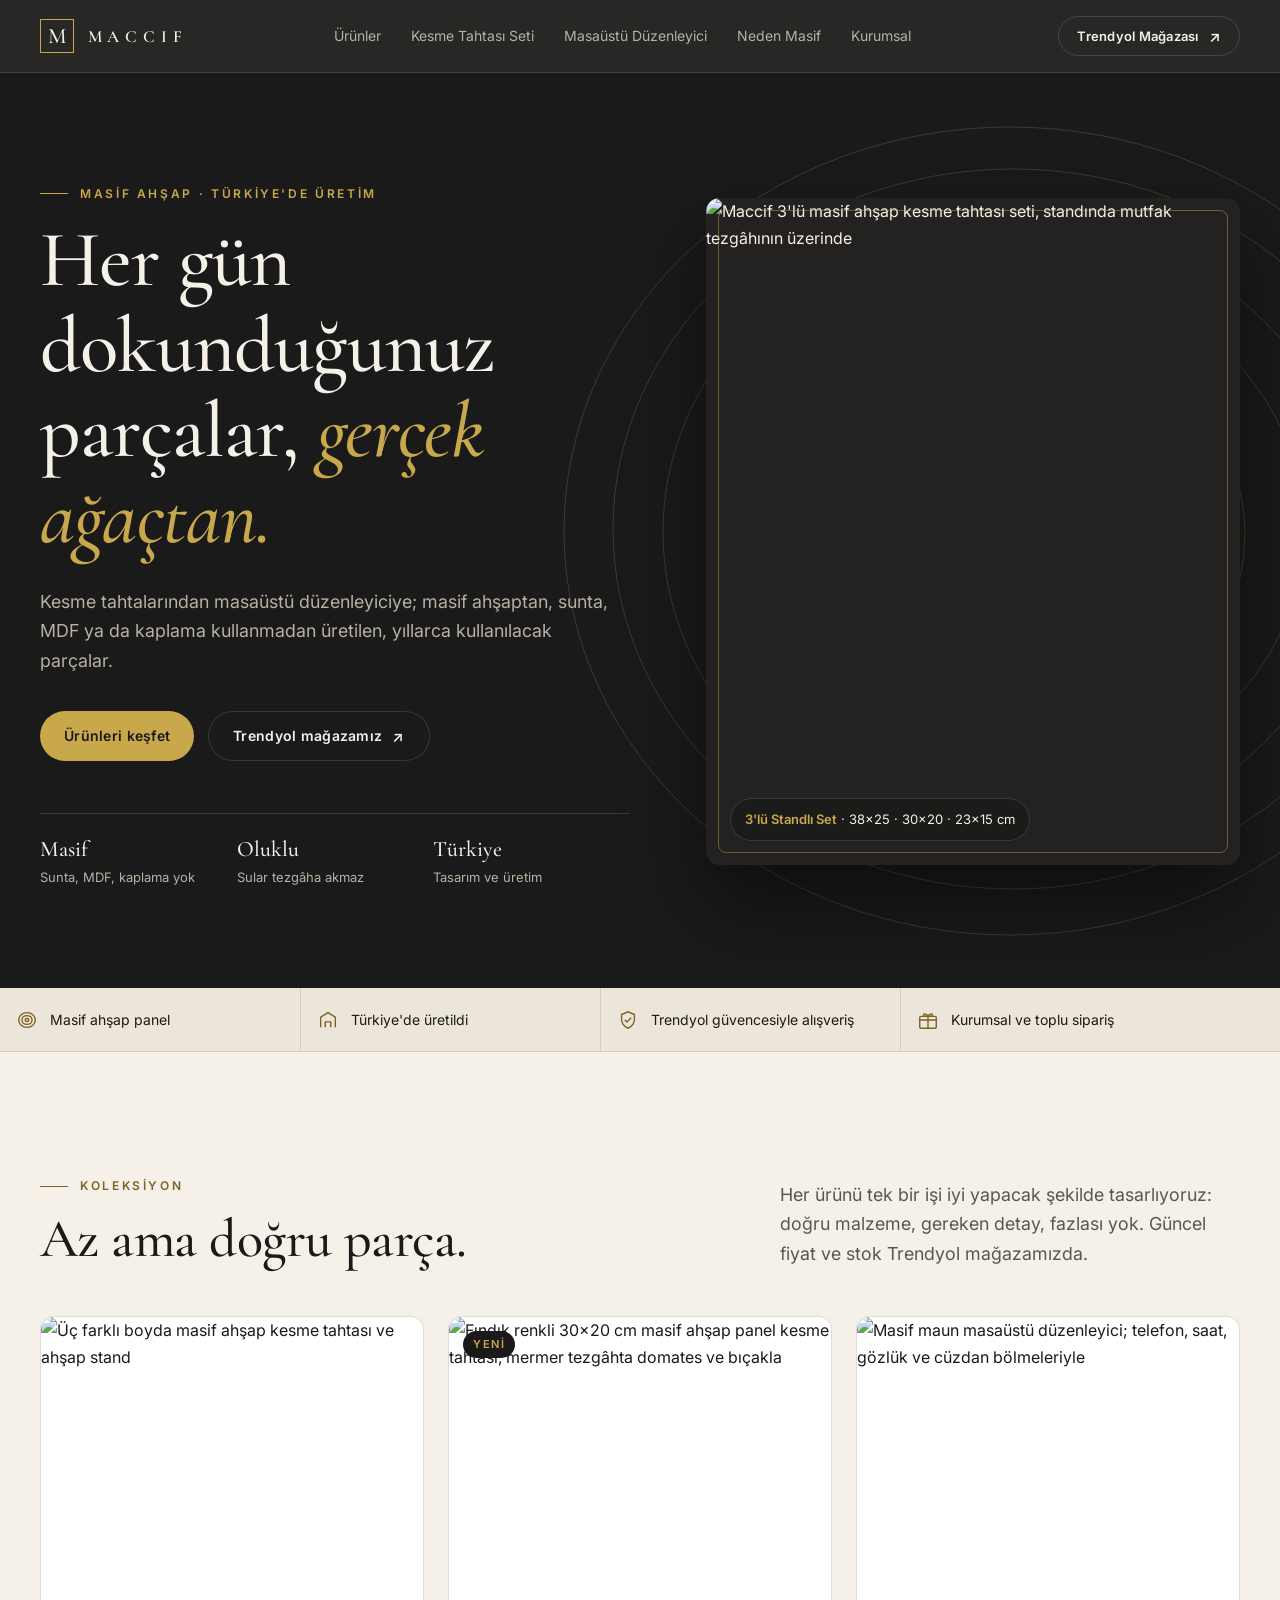
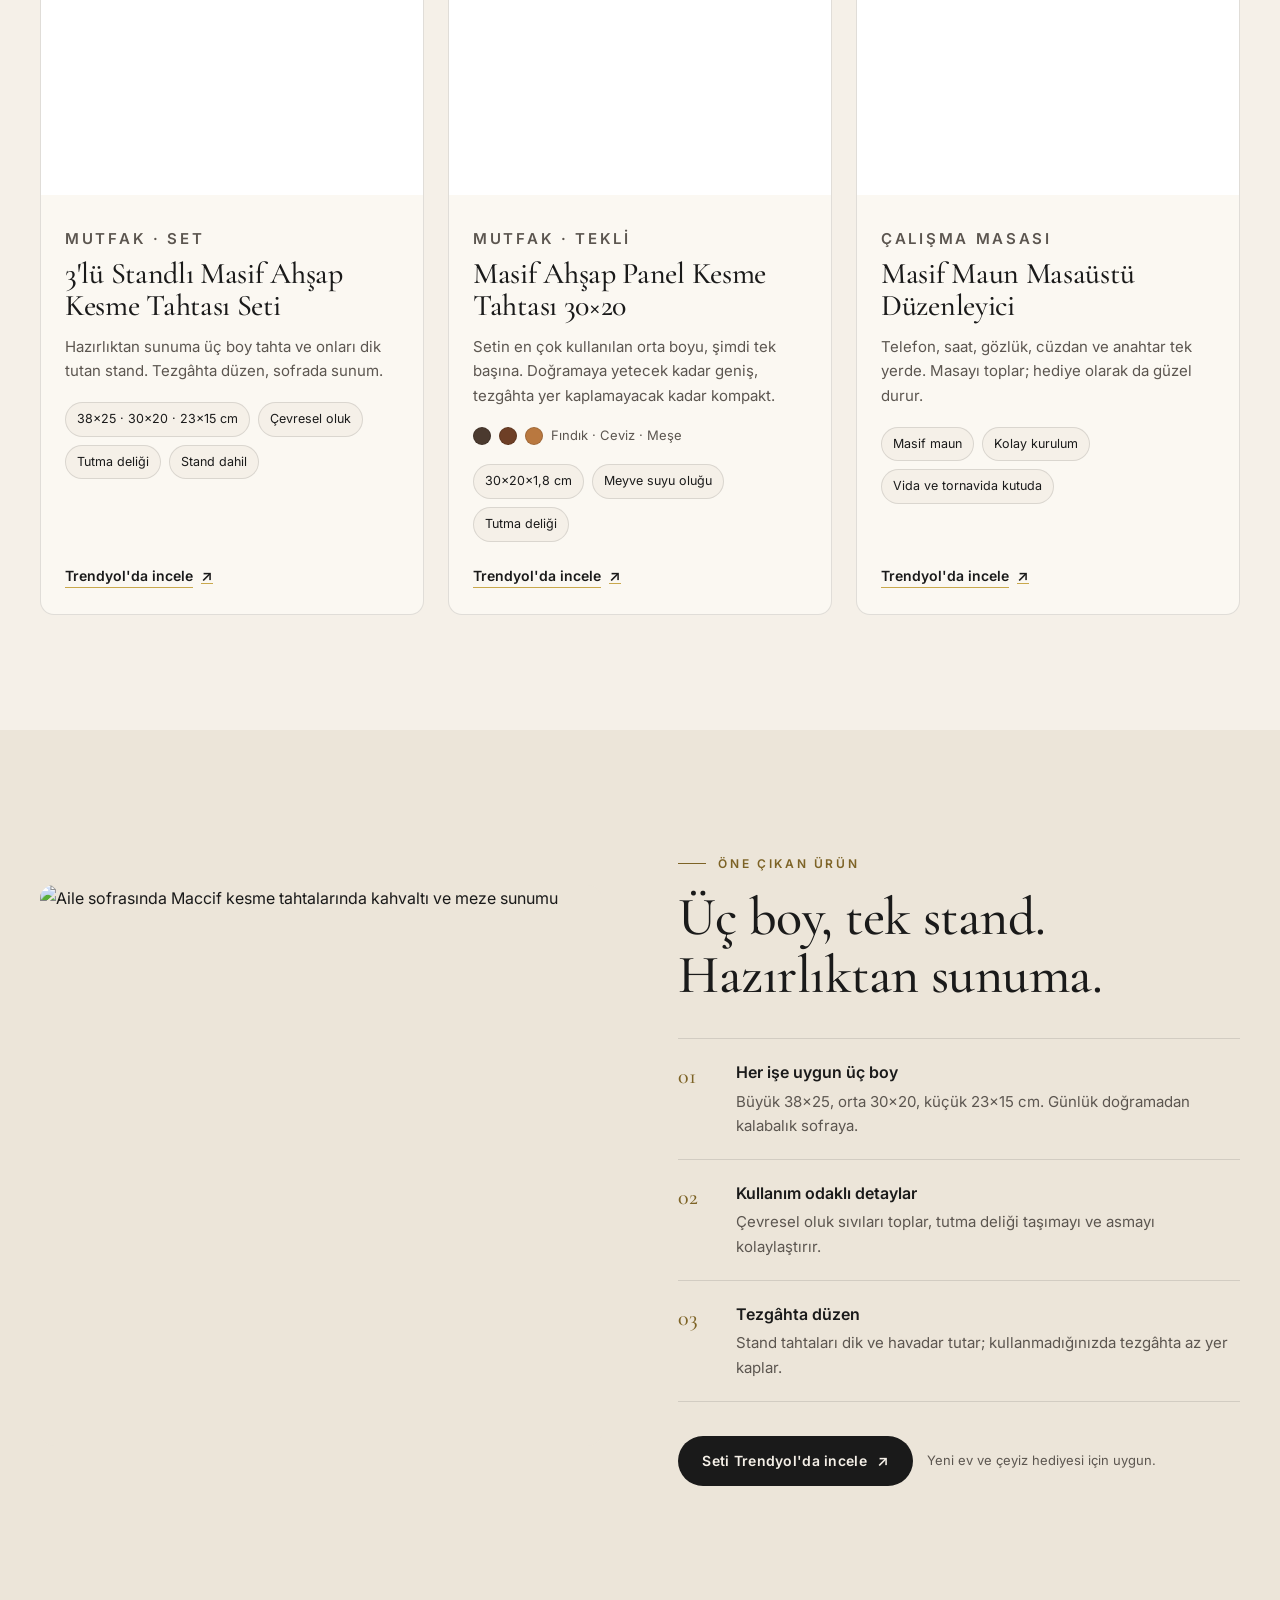
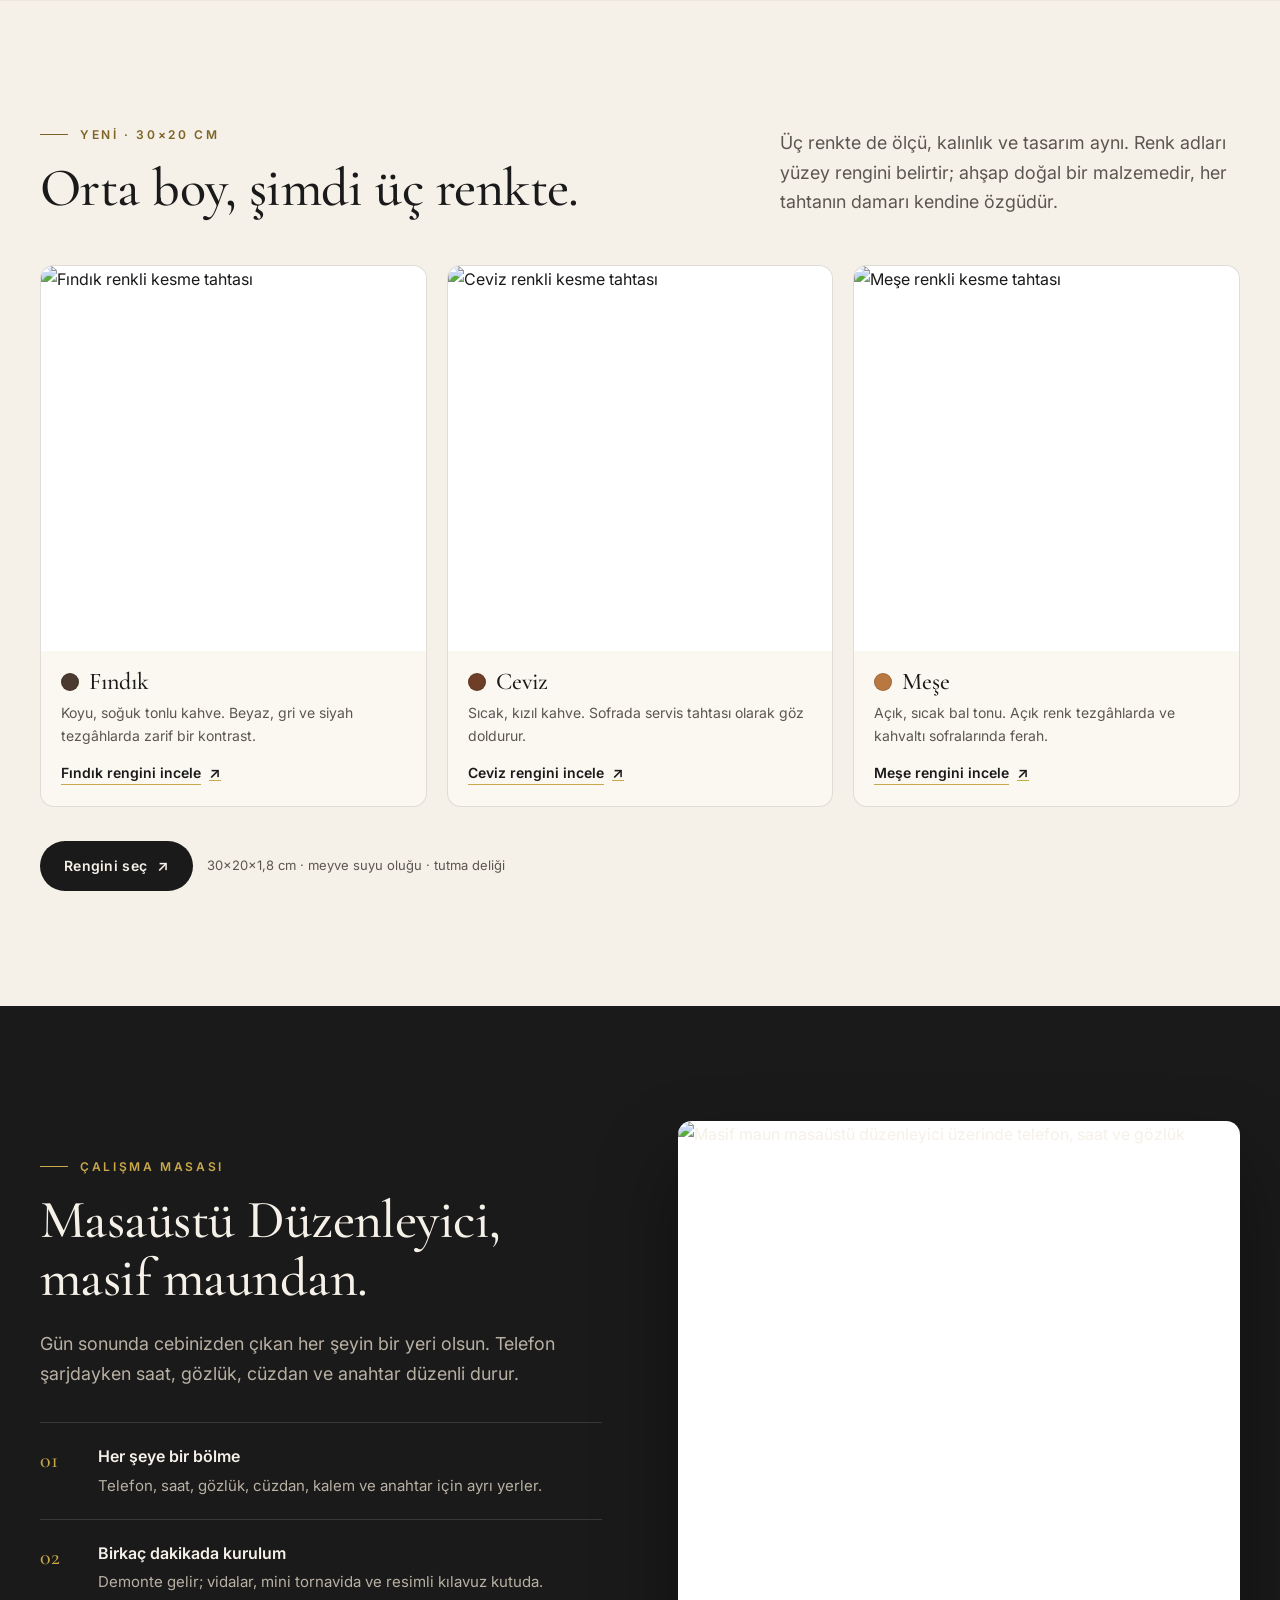
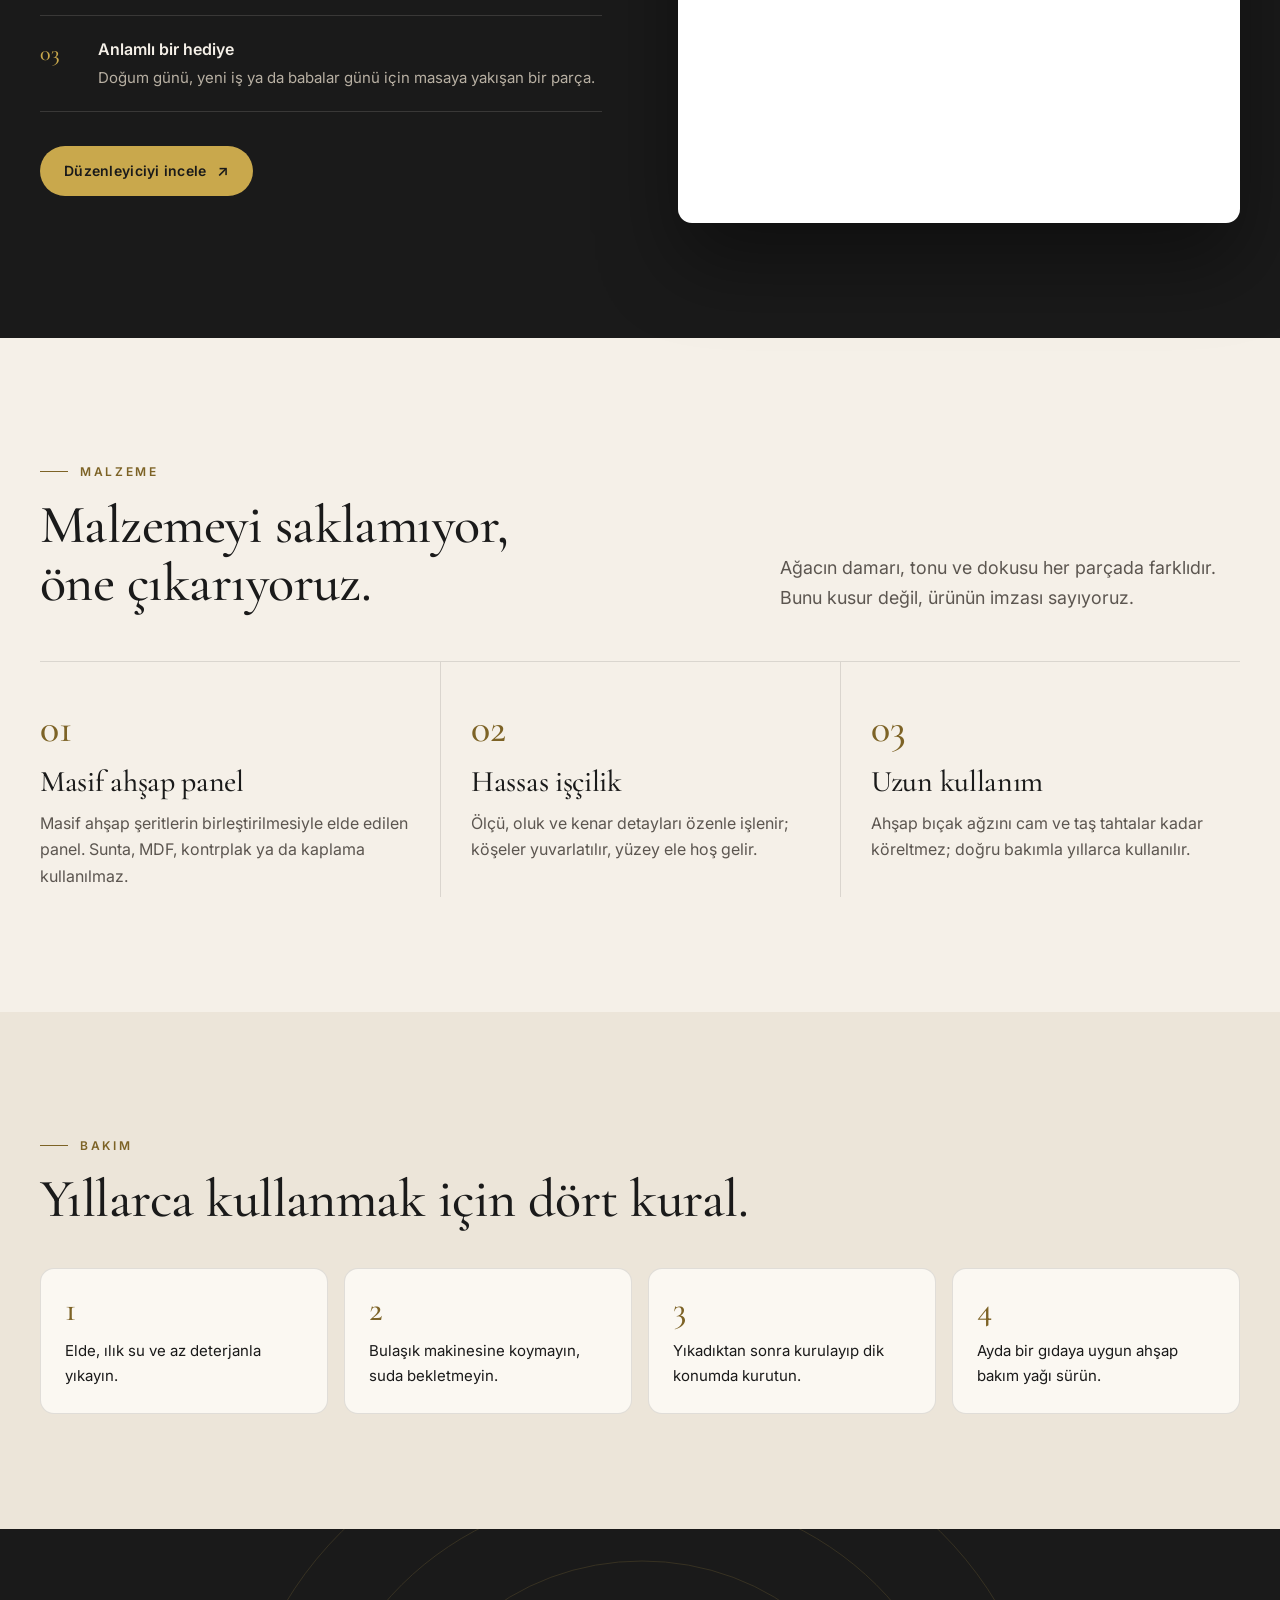
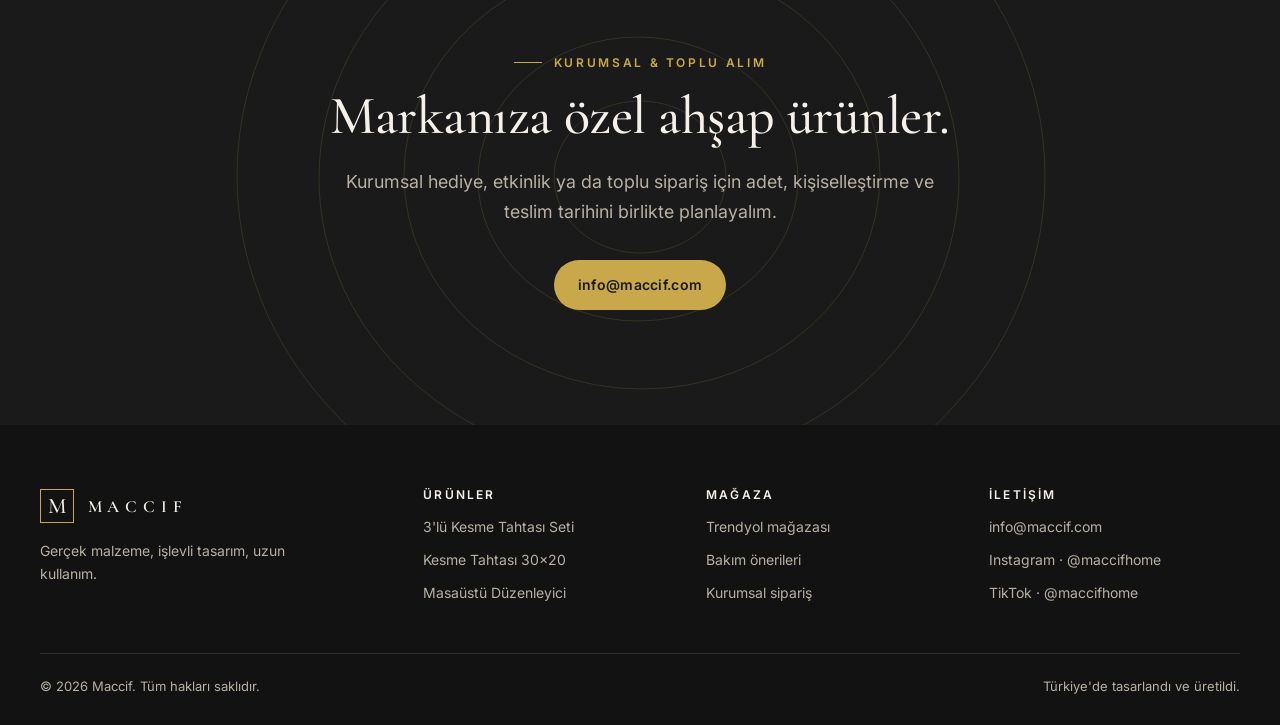
==== commit c5a57b0e: "Update print statement from 'Hello' to 'Goodbye'" ====
--- a/index.html
+++ b/index.html
@@ -3,321 +3,580 @@
 <head>
   <meta charset="utf-8">
   <meta name="viewport" content="width=device-width,initial-scale=1">
-  <title>Maccif — Masif Ahşap Kesme Tahtası ve Ahşap Ürünler</title>
-  <meta name="description" content="Masif armut ağacından üretilen üçlü standlı kesme tahtası seti ve Maccif masif ahşap koleksiyonu.">
-  <meta name="theme-color" content="#263128">
-  <meta property="og:title" content="Maccif — Gerçek Masif Ahşap">
-  <meta property="og:description" content="Üç farklı boy, standlı, çift taraflı ve oluklu masif armut ağacı kesme tahtası seti.">
+  <title>Maccif — Masif Ahşap Kesme Tahtaları ve Masaüstü Düzenleyici</title>
+  <meta name="description" content="Maccif: masif ahşap panelden 3'lü standlı kesme tahtası seti, 30×20 cm oluklu kesme tahtası (Fındık, Ceviz, Meşe) ve masif maun masaüstü düzenleyici. Sunta, MDF ve kaplama yok. Türkiye'de üretim.">
+  <meta name="theme-color" content="#1a1a1a">
+  <link rel="canonical" href="https://maccif.com/">
+  <link rel="icon" href="data:image/svg+xml,<svg xmlns='http://www.w3.org/2000/svg' viewBox='0 0 64 64'><rect width='64' height='64' rx='10' fill='%231a1a1a'/><rect x='9' y='9' width='46' height='46' fill='none' stroke='%23c9a84c' stroke-width='2'/><text x='32' y='44' text-anchor='middle' font-family='Georgia,'Times New Roman',serif' font-size='30' fill='%23f5f0e8'>M</text></svg>" type="image/svg+xml">
+
   <meta property="og:type" content="website">
-  <meta property="og:url" content="https://maccif.com">
+  <meta property="og:site_name" content="Maccif">
+  <meta property="og:locale" content="tr_TR">
+  <meta property="og:url" content="https://maccif.com/">
+  <meta property="og:title" content="Maccif — Gerçek masif ahşap">
+  <meta property="og:description" content="Masif ahşap kesme tahtaları ve masaüstü düzenleyici. Sunta, MDF ve kaplama yok. Türkiye'de üretim.">
+  <meta property="og:image" content="https://maccif.com/img/og.jpg">
+  <meta property="og:image:width" content="1200">
+  <meta property="og:image:height" content="630">
+  <meta name="twitter:card" content="summary_large_image">
+
+  <link rel="preconnect" href="https://fonts.googleapis.com">
+  <link rel="preconnect" href="https://fonts.gstatic.com" crossorigin>
+  <link rel="preconnect" href="https://cdn.dsmcdn.com" crossorigin>
+  <link href="https://fonts.googleapis.com/css2?family=Cormorant+Garamond:ital,wght@0,500;0,600;1,500&family=Inter:wght@400;500;600&display=swap" rel="stylesheet">
+
+  <script type="application/ld+json">
+  {
+    "@context": "https://schema.org",
+    "@type": "Organization",
+    "name": "Maccif",
+    "url": "https://maccif.com/",
+    "logo": "https://maccif.com/favicon.svg",
+    "email": "info@maccif.com",
+    "sameAs": [
+      "https://www.trendyol.com/magaza/maccif-m-1277447",
+      "https://www.instagram.com/maccifhome",
+      "https://www.tiktok.com/@maccifhome"
+    ]
+  }
+  </script>
+
   <style>
-    :root {
-      --ink:#1c211b;
-      --forest:#263128;
-      --forest-2:#344337;
-      --paper:#f4f0e8;
-      --paper-2:#e9e2d6;
-      --white:#fffdf8;
-      --wood:#a66f42;
-      --wood-dark:#785037;
-      --wood-light:#d2a06e;
-      --line:rgba(28,33,27,.17);
-      --muted:#676d67;
-      --max:1220px;
+    :root{
+      --ink:#1a1a1a;          /* antrasit — ana koyu */
+      --ink-2:#232220;        /* koyu yüzey */
+      --cream:#f5f0e8;        /* krem — ana açık */
+      --cream-2:#ece5d9;      /* krem yüzey */
+      --paper:#fbf8f2;        /* kart */
+      --gold:#c9a84c;         /* altın — yalnız koyu zeminde yazı, her yerde çizgi */
+      --gold-deep:#7d6326;    /* krem zeminde altın tonlu yazı (AA) */
+      --muted:#5c5650;        /* krem zeminde ikincil yazı */
+      --muted-dark:#b8b0a3;   /* koyu zeminde ikincil yazı */
+      --line:rgba(26,26,26,.12);
+      --line-dark:rgba(245,240,232,.14);
+      --max:1200px;
+      --radius:14px;
+      --serif:"Cormorant Garamond",Georgia,"Times New Roman",serif;
+      --sans:Inter,ui-sans-serif,system-ui,-apple-system,"Segoe UI",sans-serif;
     }
-
     *{box-sizing:border-box}
-    html{scroll-behavior:smooth}
-    body{
-      margin:0;
-      background:var(--paper);
-      color:var(--ink);
-      font-family:Inter,ui-sans-serif,system-ui,-apple-system,BlinkMacSystemFont,"Segoe UI",sans-serif;
-      line-height:1.6;
-      -webkit-font-smoothing:antialiased;
+    html{scroll-behavior:smooth;scroll-padding-top:84px}
+    body{margin:0;background:var(--cream);color:var(--ink);font:400 16px/1.65 var(--sans);-webkit-font-smoothing:antialiased;text-rendering:optimizeLegibility}
+    img{display:block;max-width:100%;height:auto}
+    a{color:inherit}
+    :focus-visible{outline:2px solid var(--gold);outline-offset:3px;border-radius:4px}
+    .wrap{width:min(100% - 40px,var(--max));margin-inline:auto}
+    .skip{position:absolute;left:16px;top:-60px;z-index:100;background:var(--gold);color:var(--ink);padding:10px 16px;border-radius:8px;font-weight:600;text-decoration:none}
+    .skip:focus{top:12px}
+
+    h1,h2,h3{font-family:var(--serif);font-weight:500;letter-spacing:-.01em;line-height:1.08;margin:0}
+    h2{font-size:clamp(34px,4.4vw,54px)}
+    h3{font-size:clamp(24px,2.4vw,30px)}
+    p{margin:0}
+    .eyebrow{display:inline-flex;align-items:center;gap:12px;font:600 12px/1 var(--sans);letter-spacing:.22em;text-transform:uppercase;color:var(--gold-deep);margin-bottom:18px}
+    .eyebrow:before{content:"";width:28px;height:1px;background:currentColor}
+    .dark .eyebrow{color:var(--gold)}
+    .lead{font-size:clamp(16px,1.4vw,18px);color:var(--muted);max-width:620px}
+    .dark .lead{color:var(--muted-dark)}
+
+    /* Butonlar */
+    .btn{display:inline-flex;align-items:center;justify-content:center;gap:10px;min-height:50px;padding:0 24px;border-radius:999px;font:600 14px/1 var(--sans);letter-spacing:.02em;text-decoration:none;transition:background .2s,color .2s,border-color .2s,transform .2s}
+    .btn:hover{transform:translateY(-1px)}
+    .btn-gold{background:var(--gold);color:var(--ink)}
+    .btn-gold:hover{background:#d8bb6a}
+    .btn-line{border:1px solid var(--line-dark);color:var(--cream)}
+    .btn-line:hover{border-color:var(--gold);color:var(--gold)}
+    .btn-ink{background:var(--ink);color:var(--cream)}
+    .btn-ink:hover{background:#000}
+    .arrow{font-size:15px;line-height:1}
+
+    /* Üst bar */
+    .site-header{position:sticky;top:0;z-index:50;background:rgba(26,26,26,.94);backdrop-filter:saturate(140%) blur(10px);-webkit-backdrop-filter:saturate(140%) blur(10px);border-bottom:1px solid var(--line-dark);color:var(--cream)}
+    .bar{height:72px;display:flex;align-items:center;justify-content:space-between;gap:24px}
+    .logo{display:inline-flex;align-items:center;gap:12px;text-decoration:none;color:var(--cream)}
+    .logo-mark{width:34px;height:34px;border:1px solid var(--gold);display:grid;place-items:center;font:500 22px/1 var(--serif);color:var(--cream)}
+    .logo-word{font:600 17px/1 var(--serif);letter-spacing:.34em;padding-left:.1em}
+    .nav{display:flex;align-items:center;gap:30px}
+    .nav a{font-size:14px;color:var(--muted-dark);text-decoration:none;transition:color .2s}
+    .nav a:hover{color:var(--cream)}
+    .bar .btn{min-height:40px;padding:0 18px;font-size:13px}
+    .menu-btn{display:none;background:none;border:1px solid var(--line-dark);color:var(--cream);border-radius:10px;width:42px;height:40px;cursor:pointer}
+    .menu-btn span{display:block;width:18px;height:1.5px;background:currentColor;margin:4px auto}
+
+    /* Hero */
+    .hero{position:relative;overflow:hidden;background:var(--ink);color:var(--cream);padding:clamp(56px,8vw,104px) 0 clamp(64px,8vw,100px)}
+    .rings{position:absolute;right:-180px;top:50%;width:900px;height:900px;transform:translateY(-50%);opacity:.22;pointer-events:none}
+    .hero-grid{position:relative;display:grid;grid-template-columns:1.05fr .95fr;gap:clamp(36px,6vw,84px);align-items:center}
+    .hero h1{font-size:clamp(44px,6.2vw,82px);font-weight:500}
+    .hero h1 em{font-style:italic;color:var(--gold)}
+    .hero .lead{margin-top:26px}
+    .hero-actions{display:flex;flex-wrap:wrap;gap:14px;margin-top:36px}
+    .facts{display:grid;grid-template-columns:repeat(3,1fr);margin:52px 0 0;padding:22px 0 0;border-top:1px solid var(--line-dark);list-style:none}
+    .facts li{padding-right:16px}
+    .facts b{display:block;font:500 22px/1.2 var(--serif);color:var(--cream)}
+    .facts span{display:block;font-size:13px;color:var(--muted-dark);margin-top:4px}
+    .hero-media{position:relative}
+    .hero-frame{position:relative;border-radius:var(--radius);overflow:hidden;aspect-ratio:4/5;background:var(--ink-2);box-shadow:0 40px 80px rgba(0,0,0,.45)}
+    .hero-frame img{width:100%;height:100%;object-fit:cover;object-position:50% 100%}
+    .hero-frame:after{content:"";position:absolute;inset:12px;border:1px solid rgba(201,168,76,.45);border-radius:8px;pointer-events:none}
+    .chip{position:absolute;left:24px;bottom:24px;background:rgba(26,26,26,.82);backdrop-filter:blur(6px);color:var(--cream);border:1px solid var(--line-dark);padding:10px 14px;border-radius:999px;font-size:13px}
+    .chip b{color:var(--gold);font-weight:600}
+
+    /* Güven şeridi */
+    .strip{background:var(--cream-2);border-bottom:1px solid var(--line)}
+    .strip ul{list-style:none;margin:0;padding:0;display:grid;grid-template-columns:repeat(4,1fr)}
+    .strip li{display:flex;align-items:center;gap:12px;padding:20px 16px;font-size:14px;color:var(--ink)}
+    .strip li+li{border-left:1px solid var(--line)}
+    .strip svg{flex:none;width:22px;height:22px;stroke:var(--gold-deep);fill:none;stroke-width:1.5}
+
+    section{padding:clamp(72px,9vw,120px) 0}
+    .head{display:flex;justify-content:space-between;align-items:end;gap:32px;margin-bottom:48px}
+    .head .lead{max-width:460px}
+
+    /* Ürün kartları */
+    .grid-3{display:grid;grid-template-columns:repeat(3,1fr);gap:24px}
+    .card{display:flex;flex-direction:column;background:var(--paper);border:1px solid var(--line);border-radius:var(--radius);overflow:hidden;transition:transform .25s,box-shadow .25s}
+    .card:hover{transform:translateY(-4px);box-shadow:0 24px 48px rgba(26,26,26,.10)}
+    .card-media{position:relative;aspect-ratio:4/5;background:#fff;overflow:hidden}
+    .card-media img{width:100%;height:100%;object-fit:cover}
+    .badge{position:absolute;top:14px;left:14px;background:var(--ink);color:var(--gold);font:600 11px/1 var(--sans);letter-spacing:.14em;text-transform:uppercase;padding:8px 10px;border-radius:999px}
+    .card-body{display:flex;flex-direction:column;flex:1;padding:24px 24px 26px}
+    .cat{font:600 11px/1 var(--sans);letter-spacing:.18em;text-transform:uppercase;color:var(--gold-deep)}
+    .card h3{margin-top:12px}
+    .card p{margin-top:12px;color:var(--muted);font-size:15px}
+    .specs{display:flex;flex-wrap:wrap;gap:8px;list-style:none;margin:18px 0 0;padding:0}
+    .specs li{font-size:12.5px;color:var(--ink);border:1px solid var(--line);border-radius:999px;padding:6px 11px;background:var(--cream)}
+    .swatches{display:flex;gap:8px;align-items:center;margin-top:16px;font-size:13px;color:var(--muted)}
+    .sw{width:18px;height:18px;border-radius:50%;border:1px solid rgba(0,0,0,.15)}
+    .card-link{margin-top:auto;padding-top:22px;display:inline-flex;align-items:center;gap:8px;font-weight:600;font-size:14px;text-decoration:none;color:var(--ink)}
+    .card-link span{border-bottom:1px solid var(--gold)}
+    .card-link:hover{color:var(--gold-deep)}
+
+    /* Bölünmüş bölümler */
+    .split{display:grid;grid-template-columns:1fr 1fr;gap:clamp(36px,6vw,88px);align-items:center}
+    .split-media{border-radius:var(--radius);overflow:hidden;aspect-ratio:1/1;background:var(--cream-2)}
+    .split-media img{width:100%;height:100%;object-fit:cover;object-position:50% 100%}
+    .points{list-style:none;margin:34px 0 0;padding:0}
+    .points li{display:grid;grid-template-columns:52px 1fr;gap:6px;padding:20px 0;border-top:1px solid var(--line)}
+    .points li:last-child{border-bottom:1px solid var(--line)}
+    .points .n{font:500 22px/1.2 var(--serif);color:var(--gold-deep)}
+    .points b{display:block;font-weight:600}
+    .points span{display:block;color:var(--muted);font-size:15px;margin-top:4px}
+    .dark .points li{border-color:var(--line-dark)}
+    .dark .points .n{color:var(--gold)}
+    .dark .points span{color:var(--muted-dark)}
+    .cta-row{display:flex;flex-wrap:wrap;gap:14px;align-items:center;margin-top:34px}
+    .note{font-size:13px;color:var(--muted)}
+    .dark .note{color:var(--muted-dark)}
+
+    .alt{background:var(--cream-2)}
+    .dark{background:var(--ink);color:var(--cream)}
+
+    /* Renk seçenekleri */
+    .colors{display:grid;grid-template-columns:repeat(3,1fr);gap:20px;margin-top:8px}
+    .color{background:var(--paper);border:1px solid var(--line);border-radius:var(--radius);overflow:hidden}
+    .color .card-media{aspect-ratio:1/1}
+    .color .card-media img{object-position:50% 45%}
+    .color div.t{padding:18px 20px 20px}
+    .color b{font:500 24px/1.1 var(--serif);display:flex;align-items:center;gap:10px}
+    .color div.t>span{display:block;margin-top:6px;font-size:14px;color:var(--muted)}
+    .color .card-link{padding-top:14px}
+
+    /* Organizer (koyu) */
+    .org-media{border-radius:var(--radius);overflow:hidden;background:#fff;aspect-ratio:4/5;box-shadow:0 40px 80px rgba(0,0,0,.4)}
+    .org-media img{width:100%;height:100%;object-fit:cover}
+
+    /* Masif / bakım */
+    .pillars{display:grid;grid-template-columns:repeat(3,1fr);gap:0;border-top:1px solid var(--line)}
+    .pillar{padding:34px 30px 8px 0}
+    .pillar+.pillar{padding-left:30px;border-left:1px solid var(--line)}
+    .pillar .n{font:500 40px/1 var(--serif);color:var(--gold-deep)}
+    .pillar h3{margin-top:18px}
+    .pillar p{margin-top:12px;color:var(--muted)}
+    .care{display:grid;grid-template-columns:repeat(4,1fr);gap:16px;margin-top:40px}
+    .care div{background:var(--paper);border:1px solid var(--line);border-radius:var(--radius);padding:24px}
+    .care b{display:block;font:500 34px/1 var(--serif);color:var(--gold-deep)}
+    .care p{margin-top:12px;font-size:15px}
+
+    /* Kurumsal */
+    .b2b{position:relative;overflow:hidden;text-align:center}
+    .b2b .rings{left:50%;right:auto;transform:translate(-50%,-50%);opacity:.16}
+    .b2b .inner{position:relative;max-width:720px;margin:auto}
+    .b2b .eyebrow{justify-content:center}
+    .b2b .lead{margin:22px auto 0}
+    .b2b .cta-row{justify-content:center}
+
+    /* Alt bilgi */
+    footer{background:#121212;color:var(--muted-dark);padding:64px 0 28px;font-size:14px}
+    .foot{display:grid;grid-template-columns:1.4fr 1fr 1fr 1fr;gap:32px}
+    .foot h4{margin:0 0 14px;font:600 12px/1 var(--sans);letter-spacing:.18em;text-transform:uppercase;color:var(--cream)}
+    .foot ul{list-style:none;margin:0;padding:0;display:grid;gap:10px}
+    .foot a{text-decoration:none}
+    .foot a:hover{color:var(--gold)}
+    .foot .tag{margin-top:16px;max-width:300px}
+    .legal{display:flex;justify-content:space-between;gap:16px;flex-wrap:wrap;margin-top:48px;padding-top:22px;border-top:1px solid var(--line-dark);font-size:13px}
+
+    /* Mobil alt düğme */
+    .mobile-buy{display:none}
+
+    /* Görünürlük animasyonu */
+    .reveal{opacity:0;transform:translateY(18px);transition:opacity .7s ease,transform .7s ease}
+    .reveal.in{opacity:1;transform:none}
+    @media (prefers-reduced-motion:reduce){html{scroll-behavior:auto}.reveal{opacity:1;transform:none;transition:none}.card,.btn{transition:none}}
+
+    @media (max-width:980px){
+      .nav{display:none}
+      .menu-btn{display:block}
+      .nav.open{display:flex;position:absolute;top:72px;left:0;right:0;flex-direction:column;align-items:flex-start;gap:0;background:var(--ink);border-bottom:1px solid var(--line-dark);padding:8px 20px 16px}
+      .nav.open a{padding:14px 0;width:100%;border-bottom:1px solid var(--line-dark);font-size:16px}
+      .bar .btn{display:none}
+      .hero-grid,.split{grid-template-columns:1fr}
+      .hero-media{order:-1;max-width:520px}
+      .grid-3{grid-template-columns:1fr 1fr}
+      .strip ul{grid-template-columns:1fr 1fr}
+      .strip li:nth-child(3){border-left:0}
+      .strip li:nth-child(n+3){border-top:1px solid var(--line)}
+      .care{grid-template-columns:1fr 1fr}
+      .foot{grid-template-columns:1fr 1fr}
+      .head{flex-direction:column;align-items:flex-start}
+      .org .split-copy{order:2}
     }
-    a{color:inherit}
-    a:focus-visible{outline:3px solid #d9a575;outline-offset:4px}
-    .skip-link{position:fixed;left:16px;top:-80px;z-index:999;background:var(--white);padding:12px 18px;border-radius:999px;transition:top .2s}
-    .skip-link:focus{top:16px}
-
-    .site-header{
-      position:absolute;
-      inset:0 0 auto;
-      z-index:20;
-      width:min(calc(100% - 64px),var(--max));
-      margin:auto;
-      padding:25px 0;
-      display:grid;
-      grid-template-columns:1fr auto 1fr;
-      align-items:center;
-      color:var(--white);
-      border-bottom:1px solid rgba(255,255,255,.15);
+    @media (max-width:640px){
+      .wrap{width:min(100% - 32px,var(--max))}
+      .grid-3,.colors,.care,.pillars{grid-template-columns:1fr}
+      .pillar,.pillar+.pillar{padding:28px 0 4px;border-left:0}
+      .pillar+.pillar{border-top:1px solid var(--line)}
+      .facts{grid-template-columns:repeat(3,1fr);gap:10px}
+      .facts b{font-size:19px}
+      .facts span{font-size:12px}
+      .strip ul{grid-template-columns:1fr}
+      .strip li+li{border-left:0;border-top:1px solid var(--line)}
+      .foot{grid-template-columns:1fr}
+      .hero-frame{aspect-ratio:5/4}
+      .split-media{aspect-ratio:4/3}
+      .mobile-buy{display:flex;position:fixed;left:16px;right:16px;bottom:14px;z-index:40;box-shadow:0 12px 30px rgba(0,0,0,.35)}
+      footer{padding-bottom:96px}
     }
-    .brand{width:max-content;color:inherit;text-decoration:none;font:600 31px/1 Georgia,"Times New Roman",serif;letter-spacing:-.05em}
-    .brand i{color:var(--wood-light);font-style:normal}
-    .desktop-nav{display:flex;gap:30px;align-items:center}
-    .desktop-nav a,.header-cta{text-decoration:none;font-size:13px;font-weight:700}
-    .desktop-nav a{color:rgba(255,255,255,.72);transition:color .2s}
-    .desktop-nav a:hover{color:var(--white)}
-    .header-cta{justify-self:end;display:inline-flex;gap:8px;align-items:center;padding:10px 16px;border:1px solid rgba(255,255,255,.25);border-radius:999px;transition:.2s}
-    .header-cta:hover{color:var(--forest);background:var(--white)}
-
-    .hero{
-      position:relative;
-      min-height:760px;
-      padding:152px max(32px,calc((100vw - var(--max))/2)) 82px;
-      display:grid;
-      grid-template-columns:1.03fr .97fr;
-      gap:clamp(42px,7vw,100px);
-      align-items:center;
-      overflow:hidden;
-      color:var(--white);
-      background:radial-gradient(circle at 80% 18%,rgba(166,111,66,.27),transparent 31%),linear-gradient(135deg,#1b241d 0%,var(--forest) 56%,#182019 100%);
-    }
-    .hero:before{content:"";position:absolute;width:530px;height:530px;right:-260px;bottom:-160px;border:1px solid rgba(255,255,255,.07);border-radius:50%}
-    .hero-copy,.hero-art{position:relative;z-index:1}
-    .eyebrow{margin:0 0 18px;color:var(--wood-light);font-size:12px;font-weight:800;letter-spacing:.18em;text-transform:uppercase}
-    h1,h2{font-family:Georgia,"Times New Roman",serif;font-weight:400;letter-spacing:-.045em;line-height:1.03}
-    .hero h1{max-width:700px;margin:0;font-size:clamp(52px,6.3vw,88px)}
-    .hero h1 em{color:var(--wood-light);font-weight:400}
-    .hero-lead{max-width:610px;margin:28px 0 0;color:rgba(255,255,255,.72);font-size:clamp(17px,1.5vw,20px);line-height:1.72}
-    .hero-actions{margin-top:38px;display:flex;align-items:center;gap:25px;flex-wrap:wrap}
-    .button{min-height:52px;display:inline-flex;align-items:center;justify-content:center;gap:10px;padding:14px 22px;border-radius:8px;text-decoration:none;font-size:14px;font-weight:800;transition:transform .2s,background .2s,color .2s}
-    .button:hover{transform:translateY(-2px)}
-    .button-primary{color:#1c241e;background:#e0b17e;box-shadow:0 13px 34px rgba(0,0,0,.22)}
-    .button-primary:hover{background:var(--white)}
-    .text-link{display:inline-flex;align-items:center;gap:9px;color:inherit;text-decoration:none;border-bottom:1px solid currentColor;font-size:14px;font-weight:800}
-    .hero .text-link{color:rgba(255,255,255,.82)}
-    .hero-points{margin:54px 0 0;padding:0;display:grid;grid-template-columns:repeat(3,1fr);list-style:none;border-top:1px solid rgba(255,255,255,.15)}
-    .hero-points li{padding:20px 14px 0 0}
-    .hero-points strong,.hero-points span{display:block}
-    .hero-points strong{font:500 21px Georgia,"Times New Roman",serif}
-    .hero-points span{margin-top:2px;color:rgba(255,255,255,.56);font-size:12px}
-
-    .hero-art{min-height:555px;border:1px solid rgba(255,255,255,.12);border-radius:22px;background:linear-gradient(145deg,rgba(255,255,255,.08),transparent 55%),rgba(255,255,255,.035);box-shadow:0 34px 80px rgba(0,0,0,.25)}
-    .art-note{position:absolute;top:22px;right:22px;padding:8px 12px;color:rgba(255,255,255,.75);border:1px solid rgba(255,255,255,.16);border-radius:999px;font-size:11px;font-weight:800;letter-spacing:.08em;text-transform:uppercase}
-    .board{position:absolute;left:50%;bottom:112px;border-radius:22px 22px 13px 13px;background:repeating-linear-gradient(88deg,rgba(90,49,26,.08) 0 2px,transparent 2px 27px),linear-gradient(110deg,#d6a36d 0%,#b97947 48%,#ce9862 100%);border:1px solid rgba(73,39,20,.28);box-shadow:0 16px 28px rgba(0,0,0,.25),inset 0 0 0 6px rgba(255,236,209,.08);transform-origin:center bottom}
-    .board:before{content:"";position:absolute;inset:12px;border:1px solid rgba(90,49,26,.25);border-radius:14px 14px 8px 8px}
-    .board:after{content:"";position:absolute;width:24px;height:36px;right:19px;top:18px;border-radius:50% 50% 58% 42%;border:2px solid rgba(78,43,24,.46);transform:rotate(24deg)}
-    .board-large{width:67%;height:57%;transform:translateX(-62%) rotate(-7deg)}
-    .board-medium{width:58%;height:48%;transform:translateX(-43%) rotate(4deg)}
-    .board-small{width:46%;height:39%;transform:translateX(-21%) rotate(11deg)}
-    .board-stand{position:absolute;width:71%;height:29px;bottom:92px;left:50%;transform:translateX(-50%);border-radius:50% 50% 8px 8px;background:linear-gradient(180deg,#9a613a,#68422d);box-shadow:0 20px 25px rgba(0,0,0,.34)}
-    .art-caption{position:absolute;left:25px;right:25px;bottom:22px;display:flex;justify-content:space-between;align-items:center;gap:15px;color:rgba(255,255,255,.68);font-size:12px}
-    .art-caption b{color:var(--white);font:500 18px Georgia,"Times New Roman",serif}
-
-    .trust-strip{min-height:72px;display:grid;grid-template-columns:repeat(4,1fr);align-items:center;color:#4b514b;background:var(--white);border-bottom:1px solid var(--line);font-size:13px;font-weight:800;text-align:center}
-    .trust-strip span+span{border-left:1px solid var(--line)}
-    .section{padding:112px max(32px,calc((100vw - var(--max))/2))}
-    .section-heading{display:grid;grid-template-columns:minmax(0,1.15fr) minmax(300px,.7fr);gap:90px;align-items:end;margin-bottom:54px}
-    .section-heading h2,.collection-intro h2,.care h2,.about h2,.wholesale h2{margin:0;font-size:clamp(40px,4.5vw,64px)}
-    .section-heading>p,.collection-intro>p:last-child,.about-copy>p,.wholesale p{margin:0;color:var(--muted);font-size:16px;line-height:1.82}
-
-    .product-grid{display:grid;grid-template-columns:repeat(2,minmax(0,1fr));gap:18px}
-    .product-feature,.purchase-card{min-height:290px;padding:clamp(28px,4vw,48px);border:1px solid var(--line);border-radius:14px}
-    .product-feature{display:grid;grid-template-columns:56px 1fr;gap:18px;background:rgba(255,253,248,.45)}
-    .product-feature-main{background:var(--paper-2)}
-    .feature-index{color:var(--wood);font:400 17px Georgia,"Times New Roman",serif}
-    .product-feature h3,.purchase-card h3,.collection-card h3,.craft-steps h3{margin:0;font-family:Georgia,"Times New Roman",serif;font-weight:500;line-height:1.12}
-    .product-feature h3{font-size:30px}
-    .product-feature p{margin:17px 0 0;color:var(--muted);font-size:15px}
-    .size-list{margin-top:28px;display:grid;gap:8px;color:#565d56;font-size:13px}
-    .size-list span{display:flex;justify-content:space-between;padding-bottom:7px;border-bottom:1px solid var(--line)}
-    .purchase-card{color:var(--white);background:var(--forest);box-shadow:0 28px 65px rgba(38,49,40,.15)}
-    .purchase-kicker{margin:0 0 16px;color:var(--wood-light);font-size:11px;font-weight:800;letter-spacing:.15em;text-transform:uppercase}
-    .purchase-card h3{max-width:420px;font-size:35px}
-    .purchase-card ul{margin:26px 0;padding:0;display:grid;gap:10px;list-style:none;color:rgba(255,255,255,.7);font-size:14px}
-    .purchase-card li:before{content:"✓";margin-right:10px;color:var(--wood-light);font-weight:800}
-    .button-light{color:var(--forest);background:var(--white)}
-    .purchase-card small{display:block;margin-top:14px;color:rgba(255,255,255,.48);font-size:11px}
-
-    .collection{color:var(--white);background:var(--forest)}
-    .collection-intro{max-width:830px}
-    .collection-intro>p:last-child{max-width:650px;margin-top:25px;color:rgba(255,255,255,.62)}
-    .collection-cards{margin-top:58px;display:grid;grid-template-columns:repeat(3,1fr);gap:1px;overflow:hidden;border:1px solid rgba(255,255,255,.12);border-radius:14px;background:rgba(255,255,255,.12)}
-    .collection-card{min-height:405px;padding:35px;display:flex;flex-direction:column;background:var(--forest)}
-    .active-card{background:var(--forest-2)}
-    .status{width:max-content;padding:7px 10px;color:#1c241e;background:var(--wood-light);border-radius:999px;font-size:10px;font-weight:800;letter-spacing:.1em;text-transform:uppercase}
-    .status-muted{color:rgba(255,255,255,.58);background:transparent;border:1px solid rgba(255,255,255,.15)}
-    .collection-no{margin:auto 0 12px;color:var(--wood-light);font:400 14px Georgia,"Times New Roman",serif}
-    .collection-card h3{font-size:36px}
-    .collection-card>p:not(.collection-no){margin:16px 0 25px;color:rgba(255,255,255,.58);font-size:14px}
-    .collection-card a{width:max-content;color:var(--wood-light);text-decoration:none;font-size:13px;font-weight:800}
-
-    .craft-steps{margin:0;padding:0;display:grid;grid-template-columns:repeat(3,1fr);list-style:none;border-top:1px solid var(--line)}
-    .craft-steps li{padding:34px 34px 0 0}
-    .craft-steps li+li{padding-left:34px;border-left:1px solid var(--line)}
-    .craft-steps>li>span{color:var(--wood);font:400 17px Georgia,"Times New Roman",serif}
-    .craft-steps h3{margin-top:52px;font-size:28px}
-    .craft-steps p{margin:13px 0 0;color:var(--muted);font-size:14px}
-    .care{padding:85px max(32px,calc((100vw - var(--max))/2));display:grid;grid-template-columns:1fr .85fr;gap:100px;align-items:start;background:var(--paper-2);border-top:1px solid var(--line);border-bottom:1px solid var(--line)}
-    .care-list{display:grid}
-    .care-list p{margin:0;padding:18px 0;display:grid;grid-template-columns:38px 1fr;gap:14px;color:#555c55;border-bottom:1px solid var(--line);font-size:14px}
-    .care-list b{color:var(--wood-dark);font:400 18px Georgia,"Times New Roman",serif}
-
-    .about{display:grid;grid-template-columns:.7fr 1.3fr;gap:105px;align-items:center;color:var(--white);background:#172019}
-    .about-mark{aspect-ratio:1;display:grid;place-items:center;border:1px solid rgba(255,255,255,.13);border-radius:50%;color:var(--wood-light);font:400 clamp(110px,16vw,230px)/1 Georgia,"Times New Roman",serif}
-    .about h2{max-width:800px}
-    .about-copy>p{max-width:730px;margin-top:26px;color:rgba(255,255,255,.62)}
-    .wholesale{display:grid;grid-template-columns:1fr .8fr;gap:100px;align-items:end;background:var(--white)}
-    .wholesale .text-link{margin-top:27px;color:var(--wood-dark)}
-
-    footer{padding:72px max(32px,calc((100vw - var(--max))/2)) 28px;color:var(--white);background:#111612}
-    .footer-main{display:grid;grid-template-columns:2fr repeat(3,1fr);gap:60px;padding-bottom:60px}
-    .footer-brand{font-size:36px}
-    .footer-main>div:first-child p{max-width:340px;margin:17px 0 0;color:rgba(255,255,255,.48);font-size:13px}
-    .footer-main h3{margin:0 0 18px;color:rgba(255,255,255,.43);font-size:11px;letter-spacing:.13em;text-transform:uppercase}
-    .footer-main>div:not(:first-child){display:flex;flex-direction:column;align-items:flex-start}
-    .footer-main>div:not(:first-child) a{margin-bottom:10px;color:rgba(255,255,255,.75);text-decoration:none;font-size:13px}
-    .footer-main a:hover{color:var(--wood-light)}
-    .footer-bottom{padding-top:25px;display:flex;justify-content:space-between;gap:20px;color:rgba(255,255,255,.38);border-top:1px solid rgba(255,255,255,.1);font-size:11px}
-    .mobile-buy{display:none}
-
-    @media(max-width:1000px){
-      .site-header{grid-template-columns:1fr auto}.desktop-nav{display:none}
-      .hero{grid-template-columns:1fr;padding-top:138px}.hero-copy{max-width:760px}.hero-art{width:min(100%,720px)}
-      .section-heading,.care,.about,.wholesale{grid-template-columns:1fr;gap:44px}
-      .collection-cards{grid-template-columns:1fr}.collection-card{min-height:300px}
-      .footer-main{grid-template-columns:1.5fr 1fr 1fr}.footer-main>div:first-child{grid-column:1/-1}.about-mark{width:min(360px,80vw)}
-    }
-    @media(max-width:720px){
-      .site-header{width:calc(100% - 36px);padding:19px 0}.brand{font-size:27px}.header-cta{padding:9px 13px;font-size:11px}
-      .hero{min-height:auto;padding:122px 20px 58px;gap:48px}.hero h1{font-size:clamp(44px,13vw,64px)}.hero-lead{font-size:16px}
-      .hero-actions{align-items:stretch;flex-direction:column}.hero-actions .button{width:100%}.hero-actions .text-link{width:max-content}
-      .hero-points{grid-template-columns:1fr}.hero-points li{display:grid;grid-template-columns:90px 1fr;align-items:center;padding:13px 0;border-bottom:1px solid rgba(255,255,255,.1)}.hero-points span{margin:0}
-      .hero-art{min-height:430px}.board-large{width:76%}.board-medium{width:65%}.board-small{width:52%}.art-caption{align-items:flex-start;flex-direction:column;gap:1px}
-      .trust-strip{grid-template-columns:1fr 1fr}.trust-strip span{padding:16px 8px;border-bottom:1px solid var(--line);font-size:11px}.trust-strip span+span{border-left:0}.trust-strip span:nth-child(even){border-left:1px solid var(--line)}
-      .section,.about,.wholesale,.collection{padding:76px 20px}.section-heading{grid-template-columns:1fr;gap:24px;margin-bottom:36px}
-      .section-heading h2,.collection-intro h2,.care h2,.about h2,.wholesale h2{font-size:clamp(37px,11vw,50px)}
-      .product-grid{grid-template-columns:1fr}.product-feature,.purchase-card{min-height:auto;padding:27px}.product-feature{grid-template-columns:36px 1fr;gap:8px}.product-feature h3{font-size:25px}.purchase-card h3{font-size:30px}
-      .craft-steps{grid-template-columns:1fr}.craft-steps li,.craft-steps li+li{padding:28px 0;border-left:0;border-bottom:1px solid var(--line)}.craft-steps h3{margin-top:25px}
-      .care{padding:70px 20px}.footer-main{grid-template-columns:1fr 1fr;gap:42px 25px}.footer-main>div:first-child{grid-column:1/-1}.footer-bottom{padding-bottom:62px;flex-direction:column}
-      .mobile-buy{position:fixed;z-index:50;left:12px;right:12px;bottom:12px;min-height:52px;display:flex;align-items:center;justify-content:center;gap:9px;color:#1c241e;background:#e0b17e;border:1px solid rgba(255,255,255,.5);border-radius:9px;box-shadow:0 14px 32px rgba(0,0,0,.28);text-decoration:none;font-size:13px;font-weight:800}
-    }
-    @media(prefers-reduced-motion:reduce){*,*:before,*:after{scroll-behavior:auto!important;transition:none!important}}
   </style>
 </head>
 <body>
-  <a class="skip-link" href="#icerik">İçeriğe geç</a>
+  <a class="skip" href="#icerik">İçeriğe geç</a>
 
   <header class="site-header">
-    <a class="brand" href="#top" aria-label="Maccif ana sayfa">Maccif<i>.</i></a>
-    <nav class="desktop-nav" aria-label="Ana menü">
-      <a href="#urun">Kesme Tahtası</a>
-      <a href="#koleksiyon">Koleksiyon</a>
-      <a href="#zanaat">Üretim</a>
-      <a href="#hakkimizda">Hakkımızda</a>
-    </nav>
-    <a class="header-cta" href="https://www.trendyol.com/magaza/maccif-m-1277447?channelId=1&amp;sst=0&amp;sk=1" target="_blank" rel="noopener">Trendyol Mağazası <span aria-hidden="true">↗</span></a>
+    <div class="wrap bar">
+      <a class="logo" href="#top" aria-label="Maccif ana sayfa">
+        <span class="logo-mark" aria-hidden="true">M</span>
+        <span class="logo-word">MACCIF</span>
+      </a>
+      <nav class="nav" id="nav" aria-label="Ana menü">
+        <a href="#urunler">Ürünler</a>
+        <a href="#set">Kesme Tahtası Seti</a>
+        <a href="#duzenleyici">Masaüstü Düzenleyici</a>
+        <a href="#masif">Neden Masif</a>
+        <a href="#kurumsal">Kurumsal</a>
+      </nav>
+      <a class="btn btn-line" href="https://www.trendyol.com/magaza/maccif-m-1277447" target="_blank" rel="noopener">Trendyol Mağazası <span class="arrow" aria-hidden="true">↗</span></a>
+      <button class="menu-btn" type="button" aria-label="Menüyü aç" aria-controls="nav" aria-expanded="false"><span></span><span></span><span></span></button>
+    </div>
   </header>
 
-  <main id="top">
-    <section class="hero">
-      <div class="hero-copy">
-        <p class="eyebrow">Masif ahşap • Türkiye'de üretim</p>
-        <h1>Mutfağın en çok kullanılan parçası, <em>gerçek ağaçtan.</em></h1>
-        <p class="hero-lead">Üç farklı boy masif armut ağacı kesme tahtası ve tezgâhı düzenli tutan standı. Hazırlıktan sunuma, tek sette.</p>
-        <div class="hero-actions">
-          <a class="button button-primary" href="https://www.trendyol.com/maccif/uclu-standli-masif-ahsap-kesme-tahtasi-seti-armut-agaci-cift-tarafli-ve-oluklu-ev-hediyesi-ceyiz-hediyesi-p-1173740434?merchantId=1277447&amp;filterOverPriceListings=false" target="_blank" rel="noopener">Ürünü Trendyol'da İncele <span aria-hidden="true">↗</span></a>
-          <a class="text-link" href="#urun">Ürün detayları <span aria-hidden="true">↓</span></a>
-        </div>
-        <ul class="hero-points" aria-label="Ürün özeti">
-          <li><strong>3 boy</strong><span>Her hazırlığa uygun</span></li>
-          <li><strong>Masif</strong><span>MDF ve kaplama içermez</span></li>
-          <li><strong>Standlı</strong><span>Düzenli ve havadar saklama</span></li>
-        </ul>
-      </div>
-      <div class="hero-art" role="img" aria-label="Üçlü standlı kesme tahtası seti illüstrasyonu">
-        <div class="art-note">3 parça + stand</div>
-        <div class="board board-large"></div>
-        <div class="board board-medium"></div>
-        <div class="board board-small"></div>
-        <div class="board-stand"></div>
-        <div class="art-caption"><b>Armut ağacı</b><span>Çift taraflı • Çevresel sıvı oluklu</span></div>
-      </div>
-    </section>
-
-    <div class="trust-strip" aria-label="Ürün avantajları">
-      <span>Gerçek masif panel</span><span>Gıda temasına uygun yağ</span><span>Çift taraflı kullanım</span><span>Türkiye'de üretildi</span>
+  <main id="icerik">
+    <!-- HERO -->
+    <section class="hero dark" id="top">
+      <svg class="rings" viewBox="0 0 900 900" aria-hidden="true" fill="none" stroke="#c9a84c">
+        <g stroke-width="1">
+          <ellipse cx="450" cy="450" rx="40" ry="34"/><ellipse cx="452" cy="448" rx="86" ry="76"/><ellipse cx="448" cy="452" rx="134" ry="120"/>
+          <ellipse cx="454" cy="446" rx="186" ry="166"/><ellipse cx="447" cy="453" rx="238" ry="214"/><ellipse cx="452" cy="449" rx="292" ry="262"/>
+          <ellipse cx="449" cy="451" rx="346" ry="312"/><ellipse cx="453" cy="448" rx="400" ry="360"/><ellipse cx="450" cy="450" rx="446" ry="404"/>
+        </g>
+      </svg>
+      <div class="wrap hero-grid">
+        <div class="hero-copy">
+          <p class="eyebrow">Masif ahşap · Türkiye'de üretim</p>
+          <h1>Her gün dokunduğunuz parçalar, <em>gerçek ağaçtan.</em></h1>
+          <p class="lead">Kesme tahtalarından masaüstü düzenleyiciye; masif ahşaptan, sunta, MDF ya da kaplama kullanmadan üretilen, yıllarca kullanılacak parçalar.</p>
+          <div class="hero-actions">
+            <a class="btn btn-gold" href="#urunler">Ürünleri keşfet</a>
+            <a class="btn btn-line" href="https://www.trendyol.com/magaza/maccif-m-1277447" target="_blank" rel="noopener">Trendyol mağazamız <span class="arrow" aria-hidden="true">↗</span></a>
+          </div>
+          <ul class="facts">
+            <li><b>Masif</b><span>Sunta, MDF, kaplama yok</span></li>
+            <li><b>Oluklu</b><span>Sular tezgâha akmaz</span></li>
+            <li><b>Türkiye</b><span>Tasarım ve üretim</span></li>
+          </ul>
+        </div>
+        <div class="hero-media">
+          <div class="hero-frame">
+            <img src="https://cdn.dsmcdn.com/mnresize/1200/1800/ty1962/prod/QC_ENRICHMENT/20260926/16/6f5b3e45-ce0b-3b8a-b7d6-92d477973c09/1_org_zoom.jpg"
+                 srcset="https://cdn.dsmcdn.com/mnresize/600/900/ty1962/prod/QC_ENRICHMENT/20260926/16/6f5b3e45-ce0b-3b8a-b7d6-92d477973c09/1_org_zoom.jpg 600w, https://cdn.dsmcdn.com/mnresize/1200/1800/ty1962/prod/QC_ENRICHMENT/20260926/16/6f5b3e45-ce0b-3b8a-b7d6-92d477973c09/1_org_zoom.jpg 1200w"
+                 sizes="(max-width:980px) 92vw, 520px" width="1200" height="1800"
+                 alt="Maccif 3'lü masif ahşap kesme tahtası seti, standında mutfak tezgâhının üzerinde" fetchpriority="high" referrerpolicy="no-referrer">
+          </div>
+          <p class="chip"><b>3'lü Standlı Set</b> · 38×25 · 30×20 · 23×15 cm</p>
+        </div>
+      </div>
+    </section>
+
+    <!-- GÜVEN ŞERİDİ -->
+    <div class="strip">
+      <ul class="wrap">
+        <li><svg viewBox="0 0 24 24" aria-hidden="true"><ellipse cx="12" cy="12" rx="9" ry="8"/><ellipse cx="12" cy="12" rx="5.5" ry="4.8"/><ellipse cx="12" cy="12" rx="2" ry="1.7"/></svg>Masif ahşap panel</li>
+        <li><svg viewBox="0 0 24 24" aria-hidden="true"><path d="M4 20V9l8-5 8 5v11"/><path d="M9 20v-6h6v6"/></svg>Türkiye'de üretildi</li>
+        <li><svg viewBox="0 0 24 24" aria-hidden="true"><path d="M12 3l7 3v5c0 5-3.2 8.4-7 10-3.8-1.6-7-5-7-10V6z"/><path d="M8.5 12l2.3 2.3L15.5 9.6"/></svg>Trendyol güvencesiyle alışveriş</li>
+        <li><svg viewBox="0 0 24 24" aria-hidden="true"><rect x="3" y="8" width="18" height="13" rx="1"/><path d="M3 12h18M12 8v13M12 8c-1.5-3-5-3.5-5-1.2C7 8 12 8 12 8s5 0 5-1.2C17 4.5 13.5 5 12 8z"/></svg>Kurumsal ve toplu sipariş</li>
+      </ul>
     </div>
 
-    <section class="section" id="icerik">
-      <div class="section-heading" id="urun">
-        <div><p class="eyebrow">Öne çıkan ürün</p><h2>Üçlü Standlı Masif Ahşap Kesme Tahtası Seti</h2></div>
-        <p>Küçük günlük hazırlıklardan kalabalık sofralara kadar farklı ihtiyaçlara cevap veren üç boy tahta. Kullanılmadığında standında düzenli görünür, tezgâhta gereksiz yer kaplamaz.</p>
-      </div>
-      <div class="product-grid">
-        <article class="product-feature product-feature-main">
-          <span class="feature-index">01</span>
+    <!-- ÜRÜNLER -->
+    <section id="urunler">
+      <div class="wrap">
+        <div class="head reveal">
           <div>
-            <h3>Her işe uygun üç farklı boy</h3>
-            <p>Meyve ve kahvaltılıklar için küçük, günlük hazırlık için orta, kapsamlı yemek hazırlığı ve sunum için büyük boy.</p>
-            <div class="size-list" aria-label="Kesme tahtası ölçüleri"><span><b>Büyük</b> 38 × 25 cm</span><span><b>Orta</b> 30 × 20 cm</span><span><b>Küçük</b> 23 × 15 cm</span></div>
-          </div>
-        </article>
-        <article class="product-feature">
-          <span class="feature-index">02</span>
-          <div><h3>Kullanım odaklı detaylar</h3><p>Çevresel sıvı oluğu tezgâhı korumaya yardımcı olur. Taşıma oyuğu tahtayı kavramayı ve asmayı kolaylaştırır.</p></div>
-        </article>
-        <article class="product-feature">
-          <span class="feature-index">03</span>
-          <div><h3>Tezgâhta düzen, sofrada sunum</h3><p>Standı tahtaları dik ve bir arada tutar. Doğal damarları sayesinde kesme yüzeyinden servis parçasına kolayca dönüşür.</p></div>
-        </article>
-        <aside class="purchase-card">
-          <p class="purchase-kicker">Maccif mutfak koleksiyonu</p>
-          <h3>Hazırlıktan sunuma tek set.</h3>
-          <ul><li>3 masif armut ağacı tahta</li><li>1 düzenleyici ahşap stand</li><li>Gıda temasına uygun yağlı yüzey</li><li>Çeyiz ve ev hediyesi için uygun</li></ul>
-          <a class="button button-light" href="https://www.trendyol.com/maccif/uclu-standli-masif-ahsap-kesme-tahtasi-seti-armut-agaci-cift-tarafli-ve-oluklu-ev-hediyesi-ceyiz-hediyesi-p-1173740434?merchantId=1277447&amp;filterOverPriceListings=false" target="_blank" rel="noopener">Güncel fiyatı ve stoğu gör <span aria-hidden="true">↗</span></a>
-          <small>Satın alma ve ödeme Trendyol güvencesiyle tamamlanır.</small>
-        </aside>
-      </div>
-    </section>
-
-    <section class="section collection" id="koleksiyon">
-      <div class="collection-intro"><p class="eyebrow">Koleksiyon</p><h2>Ahşabın doğal karakterini, günlük kullanıma taşıyoruz.</h2><p>Mutfaktan çalışma alanına uzanan Maccif koleksiyonu; malzeme, kullanım ve uzun ömür odağında büyüyor.</p></div>
-      <div class="collection-cards">
-        <article class="collection-card active-card"><span class="status">Satışta</span><p class="collection-no">01</p><h3>Mutfak</h3><p>Kesme, hazırlama ve sunumu birleştiren masif ahşap parçalar. Koleksiyonun merkezinde üçlü standlı set yer alıyor.</p><a href="https://www.trendyol.com/maccif/uclu-standli-masif-ahsap-kesme-tahtasi-seti-armut-agaci-cift-tarafli-ve-oluklu-ev-hediyesi-ceyiz-hediyesi-p-1173740434?merchantId=1277447&amp;filterOverPriceListings=false" target="_blank" rel="noopener">Kesme tahtasını incele ↗</a></article>
-        <article class="collection-card"><span class="status status-muted">Koleksiyonda</span><p class="collection-no">02</p><h3>Çalışma Alanı</h3><p>Telefon, saat, gözlük ve günlük eşyaları tek yerde toplayan masif ahşap masaüstü düzenleyiciler.</p><a href="https://www.trendyol.com/magaza/maccif-m-1277447?channelId=1&amp;sst=0&amp;sk=1" target="_blank" rel="noopener">Mağazada gör ↗</a></article>
-        <article class="collection-card"><span class="status status-muted">Geliştiriliyor</span><p class="collection-no">03</p><h3>Ev &amp; Yaşam</h3><p>Yaşam alanlarında hem işlev hem de doğal doku sunan yeni ahşap ürünler üzerinde çalışıyoruz.</p></article>
-      </div>
-    </section>
-
-    <section class="section" id="zanaat">
-      <div class="section-heading"><div><p class="eyebrow">Nasıl üretiyoruz?</p><h2>Malzemeyi saklamıyor, öne çıkarıyoruz.</h2></div><p>Her ağacın damar yapısı ve tonu farklıdır. Bu küçük farklılıklar kusur değil; ürününüzün yalnızca size ait olduğunun işaretidir.</p></div>
-      <ol class="craft-steps">
-        <li><span>01</span><h3>Masif panel seçimi</h3><p>MDF, sunta veya yüzey kaplaması kullanılmaz.</p></li>
-        <li><span>02</span><h3>Hassas şekillendirme</h3><p>Ölçüler, oluklar ve kenarlar kullanım rahatlığı için işlenir.</p></li>
-        <li><span>03</span><h3>Yüzey bitişi</h3><p>Ahşap, gıda temasına uygun yağla korunur ve kullanıma hazırlanır.</p></li>
-      </ol>
-    </section>
-
-    <section class="care">
-      <div><p class="eyebrow">Doğru bakım</p><h2>Yıllarca kullanmak için üç basit kural.</h2></div>
-      <div class="care-list"><p><b>1.</b><span>Elde, kısa süreli ve ılık suyla yıkayın.</span></p><p><b>2.</b><span>Yıkadıktan sonra dik konumda tamamen kurutun.</span></p><p><b>3.</b><span>Bulaşık makinesine koymayın ve suda bekletmeyin.</span></p></div>
-    </section>
-
-    <section class="section about" id="hakkimizda">
-      <div class="about-mark" aria-hidden="true">M</div>
-      <div class="about-copy"><p class="eyebrow">Maccif</p><h2>Gerçek malzeme, işlevli tasarım, uzun kullanım.</h2><p>Maccif, günlük hayatın içinde gerçekten kullanılan ürünleri masif ahşabın doğal karakteriyle yeniden düşünür. Gösteriş için değil; dokunmak, kullanmak ve uzun süre sahip olmak için üretir.</p><p>Her ürünün çıkış noktası aynı: gereksiz parçaları azaltmak, doğru malzemeyi seçmek ve iyi bir objenin zamanla daha da güzelleşmesini sağlamak.</p></div>
-    </section>
-
-    <section class="section wholesale">
-      <div><p class="eyebrow">Kurumsal &amp; toplu alım</p><h2>Markanıza özel ahşap ürünler.</h2></div>
-      <div><p>Kurumsal hediye, logolu üretim ve toplu sipariş ihtiyaçlarınız için adet, kişiselleştirme ve teslim tarihini paylaşın.</p><a class="text-link" href="mailto:info@maccif.com?subject=Kurumsal%20ve%20Toplu%20Alım%20Talebi">info@maccif.com ↗</a></div>
+            <p class="eyebrow">Koleksiyon</p>
+            <h2>Az ama doğru parça.</h2>
+          </div>
+          <p class="lead">Her ürünü tek bir işi iyi yapacak şekilde tasarlıyoruz: doğru malzeme, gereken detay, fazlası yok. Güncel fiyat ve stok Trendyol mağazamızda.</p>
+        </div>
+
+        <div class="grid-3">
+          <article class="card reveal">
+            <div class="card-media">
+              <img src="https://cdn.dsmcdn.com/mnresize/1200/1800/ty1964/prod/QC_ENRICHMENT/20260926/16/936f2767-0fa9-34dc-927a-ab73d3c68574/1_org_zoom.jpg"
+                   srcset="https://cdn.dsmcdn.com/mnresize/600/900/ty1964/prod/QC_ENRICHMENT/20260926/16/936f2767-0fa9-34dc-927a-ab73d3c68574/1_org_zoom.jpg 600w, https://cdn.dsmcdn.com/mnresize/1200/1800/ty1964/prod/QC_ENRICHMENT/20260926/16/936f2767-0fa9-34dc-927a-ab73d3c68574/1_org_zoom.jpg 1200w"
+                   sizes="(max-width:640px) 92vw, (max-width:980px) 46vw, 380px" width="1200" height="1800" loading="lazy" referrerpolicy="no-referrer"
+                   alt="Üç farklı boyda masif ahşap kesme tahtası ve ahşap stand">
+            </div>
+            <div class="card-body">
+              <p class="cat">Mutfak · Set</p>
+              <h3>3'lü Standlı Masif Ahşap Kesme Tahtası Seti</h3>
+              <p>Hazırlıktan sunuma üç boy tahta ve onları dik tutan stand. Tezgâhta düzen, sofrada sunum.</p>
+              <ul class="specs"><li>38×25 · 30×20 · 23×15 cm</li><li>Çevresel oluk</li><li>Tutma deliği</li><li>Stand dahil</li></ul>
+              <a class="card-link" href="https://www.trendyol.com/maccif/3-lu-standli-masif-ahsap-kesme-tahtasi-seti-3-farkli-boy-oluklu-p-1173740434?merchantId=1277447" target="_blank" rel="noopener"><span>Trendyol'da incele</span> <span class="arrow" aria-hidden="true">↗</span></a>
+            </div>
+          </article>
+
+          <article class="card reveal">
+            <div class="card-media">
+              <span class="badge">Yeni</span>
+              <img src="https://cdn.dsmcdn.com/mnresize/1000/1500/ty1991/prod/QC_PREP/20261024/17/df996b03-b728-3d4f-960e-7393f691af57/1_org_zoom.jpg" srcset="https://cdn.dsmcdn.com/mnresize/600/900/ty1991/prod/QC_PREP/20261024/17/df996b03-b728-3d4f-960e-7393f691af57/1_org_zoom.jpg 600w, https://cdn.dsmcdn.com/mnresize/1000/1500/ty1991/prod/QC_PREP/20261024/17/df996b03-b728-3d4f-960e-7393f691af57/1_org_zoom.jpg 1000w"
+                   sizes="(max-width:640px) 92vw, (max-width:980px) 46vw, 380px" width="1000" height="1500" loading="lazy"
+                   alt="Fındık renkli 30×20 cm masif ahşap panel kesme tahtası, mermer tezgâhta domates ve bıçakla">
+            </div>
+            <div class="card-body">
+              <p class="cat">Mutfak · Tekli</p>
+              <h3>Masif Ahşap Panel Kesme Tahtası 30×20</h3>
+              <p>Setin en çok kullanılan orta boyu, şimdi tek başına. Doğramaya yetecek kadar geniş, tezgâhta yer kaplamayacak kadar kompakt.</p>
+              <div class="swatches" aria-label="Renk seçenekleri"><span class="sw" style="background:#4b3a2f" title="Fındık"></span><span class="sw" style="background:#6e3f26" title="Ceviz"></span><span class="sw" style="background:#b9783f" title="Meşe"></span> Fındık · Ceviz · Meşe</div>
+              <ul class="specs"><li>30×20×1,8 cm</li><li>Meyve suyu oluğu</li><li>Tutma deliği</li></ul>
+              <a class="card-link" href="https://www.trendyol.com/maccif/ceviz-mese-findik-renkleri-masif-ahsap-panel-kesme-tahtasi-30x20-cm-oluklu-dograma-ve-sunum-tahtasi-p-1222796510?merchantId=1277447" target="_blank" rel="noopener"><span>Trendyol'da incele</span> <span class="arrow" aria-hidden="true">↗</span></a>
+            </div>
+          </article>
+
+          <article class="card reveal">
+            <div class="card-media">
+              <img src="https://cdn.dsmcdn.com/mnresize/1200/1800/ty1943/prod/QC_ENRICHMENT/20260621/10/c3ea04a7-9653-33bd-9a5b-45f5bffe62f1/1_org_zoom.jpg"
+                   srcset="https://cdn.dsmcdn.com/mnresize/600/900/ty1943/prod/QC_ENRICHMENT/20260621/10/c3ea04a7-9653-33bd-9a5b-45f5bffe62f1/1_org_zoom.jpg 600w, https://cdn.dsmcdn.com/mnresize/1200/1800/ty1943/prod/QC_ENRICHMENT/20260621/10/c3ea04a7-9653-33bd-9a5b-45f5bffe62f1/1_org_zoom.jpg 1200w"
+                   sizes="(max-width:640px) 92vw, (max-width:980px) 46vw, 380px" width="1200" height="1800" loading="lazy" referrerpolicy="no-referrer"
+                   alt="Masif maun masaüstü düzenleyici; telefon, saat, gözlük ve cüzdan bölmeleriyle">
+            </div>
+            <div class="card-body">
+              <p class="cat">Çalışma masası</p>
+              <h3>Masif Maun Masaüstü Düzenleyici</h3>
+              <p>Telefon, saat, gözlük, cüzdan ve anahtar tek yerde. Masayı toplar; hediye olarak da güzel durur.</p>
+              <ul class="specs"><li>Masif maun</li><li>Kolay kurulum</li><li>Vida ve tornavida kutuda</li></ul>
+              <a class="card-link" href="https://www.trendyol.com/maccif/masif-maun-ahsap-masaustu-duzenleyici-erkek-telefon-stand-organizatoru-erkekler-icin-hediye-dogum-gunu-hediyesi-babalar-gunu-hediyesi-p-1156151100?merchantId=1277447" target="_blank" rel="noopener"><span>Trendyol'da incele</span> <span class="arrow" aria-hidden="true">↗</span></a>
+            </div>
+          </article>
+        </div>
+      </div>
+    </section>
+
+    <!-- SET -->
+    <section class="alt" id="set">
+      <div class="wrap split">
+        <div class="split-media reveal">
+          <img src="https://cdn.dsmcdn.com/mnresize/1200/1800/ty1911/prod/QC_ENRICHMENT/20260728/22/281a9f9b-b6e5-3c01-b3ab-93d162f84429/1_org_zoom.jpg"
+               srcset="https://cdn.dsmcdn.com/mnresize/600/900/ty1911/prod/QC_ENRICHMENT/20260728/22/281a9f9b-b6e5-3c01-b3ab-93d162f84429/1_org_zoom.jpg 600w, https://cdn.dsmcdn.com/mnresize/1200/1800/ty1911/prod/QC_ENRICHMENT/20260728/22/281a9f9b-b6e5-3c01-b3ab-93d162f84429/1_org_zoom.jpg 1200w"
+               sizes="(max-width:980px) 92vw, 560px" width="1200" height="1800" loading="lazy" referrerpolicy="no-referrer"
+               alt="Aile sofrasında Maccif kesme tahtalarında kahvaltı ve meze sunumu">
+        </div>
+        <div class="split-copy reveal">
+          <p class="eyebrow">Öne çıkan ürün</p>
+          <h2>Üç boy, tek stand.<br>Hazırlıktan sunuma.</h2>
+          <ul class="points">
+            <li><span class="n">01</span><div><b>Her işe uygun üç boy</b><span>Büyük 38×25, orta 30×20, küçük 23×15 cm. Günlük doğramadan kalabalık sofraya.</span></div></li>
+            <li><span class="n">02</span><div><b>Kullanım odaklı detaylar</b><span>Çevresel oluk sıvıları toplar, tutma deliği taşımayı ve asmayı kolaylaştırır.</span></div></li>
+            <li><span class="n">03</span><div><b>Tezgâhta düzen</b><span>Stand tahtaları dik ve havadar tutar; kullanmadığınızda tezgâhta az yer kaplar.</span></div></li>
+          </ul>
+          <div class="cta-row">
+            <a class="btn btn-ink" href="https://www.trendyol.com/maccif/3-lu-standli-masif-ahsap-kesme-tahtasi-seti-3-farkli-boy-oluklu-p-1173740434?merchantId=1277447" target="_blank" rel="noopener">Seti Trendyol'da incele <span class="arrow" aria-hidden="true">↗</span></a>
+            <span class="note">Yeni ev ve çeyiz hediyesi için uygun.</span>
+          </div>
+        </div>
+      </div>
+    </section>
+
+    <!-- TEKLİ / RENKLER -->
+    <section id="renkler">
+      <div class="wrap">
+        <div class="head reveal">
+          <div>
+            <p class="eyebrow">Yeni · 30×20 cm</p>
+            <h2>Orta boy, şimdi üç renkte.</h2>
+          </div>
+          <p class="lead">Üç renkte de ölçü, kalınlık ve tasarım aynı. Renk adları yüzey rengini belirtir; ahşap doğal bir malzemedir, her tahtanın damarı kendine özgüdür.</p>
+        </div>
+        <div class="colors">
+          <figure class="color reveal" style="margin:0">
+            <div class="card-media"><img src="https://cdn.dsmcdn.com/mnresize/600/900/ty1991/prod/QC_PREP/20261024/17/df996b03-b728-3d4f-960e-7393f691af57/1_org_zoom.jpg" srcset="https://cdn.dsmcdn.com/mnresize/600/900/ty1991/prod/QC_PREP/20261024/17/df996b03-b728-3d4f-960e-7393f691af57/1_org_zoom.jpg 600w, https://cdn.dsmcdn.com/mnresize/1000/1500/ty1991/prod/QC_PREP/20261024/17/df996b03-b728-3d4f-960e-7393f691af57/1_org_zoom.jpg 1000w" sizes="(max-width:640px) 92vw, 380px" width="600" height="900" loading="lazy" alt="Fındık renkli kesme tahtası"></div>
+            <div class="t"><b><span class="sw" style="background:#4b3a2f"></span>Fındık</b><span>Koyu, soğuk tonlu kahve. Beyaz, gri ve siyah tezgâhlarda zarif bir kontrast.</span><a class="card-link" href="https://www.trendyol.com/maccif/ceviz-mese-findik-renkleri-masif-ahsap-panel-kesme-tahtasi-30x20-cm-oluklu-dograma-ve-sunum-tahtasi-p-1222796510?merchantId=1277447" target="_blank" rel="noopener"><span>Fındık rengini incele</span> <span class="arrow" aria-hidden="true">↗</span></a></div>
+          </figure>
+          <figure class="color reveal" style="margin:0">
+            <div class="card-media"><img src="https://cdn.dsmcdn.com/mnresize/600/900/ty1990/prod/QC_PREP/20261024/17/459b4e29-9542-362b-80aa-05515bf76fac/1_org_zoom.jpg" srcset="https://cdn.dsmcdn.com/mnresize/600/900/ty1990/prod/QC_PREP/20261024/17/459b4e29-9542-362b-80aa-05515bf76fac/1_org_zoom.jpg 600w, https://cdn.dsmcdn.com/mnresize/1000/1500/ty1990/prod/QC_PREP/20261024/17/459b4e29-9542-362b-80aa-05515bf76fac/1_org_zoom.jpg 1000w" sizes="(max-width:640px) 92vw, 380px" width="600" height="900" loading="lazy" alt="Ceviz renkli kesme tahtası"></div>
+            <div class="t"><b><span class="sw" style="background:#6e3f26"></span>Ceviz</b><span>Sıcak, kızıl kahve. Sofrada servis tahtası olarak göz doldurur.</span><a class="card-link" href="https://www.trendyol.com/maccif/ceviz-rengi-masif-ahsap-panel-kesme-tahtasi-30x20-cm-oluklu-dograma-sunum-ve-servis-tahtasi-p-1222796447?merchantId=1277447" target="_blank" rel="noopener"><span>Ceviz rengini incele</span> <span class="arrow" aria-hidden="true">↗</span></a></div>
+          </figure>
+          <figure class="color reveal" style="margin:0">
+            <div class="card-media"><img src="https://cdn.dsmcdn.com/mnresize/600/900/ty1991/prod/QC_PREP/20261024/17/7c09534c-a7a0-3ebc-9772-52eb04f3c609/1_org_zoom.jpg" srcset="https://cdn.dsmcdn.com/mnresize/600/900/ty1991/prod/QC_PREP/20261024/17/7c09534c-a7a0-3ebc-9772-52eb04f3c609/1_org_zoom.jpg 600w, https://cdn.dsmcdn.com/mnresize/1000/1500/ty1991/prod/QC_PREP/20261024/17/7c09534c-a7a0-3ebc-9772-52eb04f3c609/1_org_zoom.jpg 1000w" sizes="(max-width:640px) 92vw, 380px" width="600" height="900" loading="lazy" alt="Meşe renkli kesme tahtası"></div>
+            <div class="t"><b><span class="sw" style="background:#b9783f"></span>Meşe</b><span>Açık, sıcak bal tonu. Açık renk tezgâhlarda ve kahvaltı sofralarında ferah.</span><a class="card-link" href="https://www.trendyol.com/maccif/ceviz-rengi-masif-ahsap-panel-kesme-tahtasi-30x20-cm-oluklu-dograma-sunum-ve-servis-tahtasi-p-1222796421?merchantId=1277447" target="_blank" rel="noopener"><span>Meşe rengini incele</span> <span class="arrow" aria-hidden="true">↗</span></a></div>
+          </figure>
+        </div>
+        <div class="cta-row reveal">
+          <a class="btn btn-ink" href="https://www.trendyol.com/maccif/ceviz-mese-findik-renkleri-masif-ahsap-panel-kesme-tahtasi-30x20-cm-oluklu-dograma-ve-sunum-tahtasi-p-1222796510?merchantId=1277447" target="_blank" rel="noopener">Rengini seç <span class="arrow" aria-hidden="true">↗</span></a>
+          <span class="note">30×20×1,8 cm · meyve suyu oluğu · tutma deliği</span>
+        </div>
+      </div>
+    </section>
+
+    <!-- DÜZENLEYİCİ -->
+    <section class="dark org" id="duzenleyici">
+      <div class="wrap split">
+        <div class="split-copy reveal">
+          <p class="eyebrow">Çalışma masası</p>
+          <h2>Masaüstü Düzenleyici,<br>masif maundan.</h2>
+          <p class="lead" style="margin-top:22px">Gün sonunda cebinizden çıkan her şeyin bir yeri olsun. Telefon şarjdayken saat, gözlük, cüzdan ve anahtar düzenli durur.</p>
+          <ul class="points">
+            <li><span class="n">01</span><div><b>Her şeye bir bölme</b><span>Telefon, saat, gözlük, cüzdan, kalem ve anahtar için ayrı yerler.</span></div></li>
+            <li><span class="n">02</span><div><b>Birkaç dakikada kurulum</b><span>Demonte gelir; vidalar, mini tornavida ve resimli kılavuz kutuda.</span></div></li>
+            <li><span class="n">03</span><div><b>Anlamlı bir hediye</b><span>Doğum günü, yeni iş ya da babalar günü için masaya yakışan bir parça.</span></div></li>
+          </ul>
+          <div class="cta-row">
+            <a class="btn btn-gold" href="https://www.trendyol.com/maccif/masif-maun-ahsap-masaustu-duzenleyici-erkek-telefon-stand-organizatoru-erkekler-icin-hediye-dogum-gunu-hediyesi-babalar-gunu-hediyesi-p-1156151100?merchantId=1277447" target="_blank" rel="noopener">Düzenleyiciyi incele <span class="arrow" aria-hidden="true">↗</span></a>
+          </div>
+        </div>
+        <div class="org-media reveal">
+          <img src="https://cdn.dsmcdn.com/mnresize/1200/1800/ty1943/prod/QC_ENRICHMENT/20260621/10/c3ea04a7-9653-33bd-9a5b-45f5bffe62f1/1_org_zoom.jpg"
+               srcset="https://cdn.dsmcdn.com/mnresize/600/900/ty1943/prod/QC_ENRICHMENT/20260621/10/c3ea04a7-9653-33bd-9a5b-45f5bffe62f1/1_org_zoom.jpg 600w, https://cdn.dsmcdn.com/mnresize/1200/1800/ty1943/prod/QC_ENRICHMENT/20260621/10/c3ea04a7-9653-33bd-9a5b-45f5bffe62f1/1_org_zoom.jpg 1200w"
+               sizes="(max-width:980px) 92vw, 520px" width="1200" height="1800" loading="lazy" referrerpolicy="no-referrer"
+               alt="Masif maun masaüstü düzenleyici üzerinde telefon, saat ve gözlük">
+        </div>
+      </div>
+    </section>
+
+    <!-- NEDEN MASİF -->
+    <section id="masif">
+      <div class="wrap">
+        <div class="head reveal">
+          <div>
+            <p class="eyebrow">Malzeme</p>
+            <h2>Malzemeyi saklamıyor,<br>öne çıkarıyoruz.</h2>
+          </div>
+          <p class="lead">Ağacın damarı, tonu ve dokusu her parçada farklıdır. Bunu kusur değil, ürünün imzası sayıyoruz.</p>
+        </div>
+        <div class="pillars">
+          <div class="pillar reveal"><p class="n">01</p><h3>Masif ahşap panel</h3><p>Masif ahşap şeritlerin birleştirilmesiyle elde edilen panel. Sunta, MDF, kontrplak ya da kaplama kullanılmaz.</p></div>
+          <div class="pillar reveal"><p class="n">02</p><h3>Hassas işçilik</h3><p>Ölçü, oluk ve kenar detayları özenle işlenir; köşeler yuvarlatılır, yüzey ele hoş gelir.</p></div>
+          <div class="pillar reveal"><p class="n">03</p><h3>Uzun kullanım</h3><p>Ahşap bıçak ağzını cam ve taş tahtalar kadar köreltmez; doğru bakımla yıllarca kullanılır.</p></div>
+        </div>
+      </div>
+    </section>
+
+    <!-- BAKIM -->
+    <section class="alt" id="bakim">
+      <div class="wrap">
+        <div class="reveal">
+          <p class="eyebrow">Bakım</p>
+          <h2>Yıllarca kullanmak için dört kural.</h2>
+        </div>
+        <div class="care">
+          <div class="reveal"><b>1</b><p>Elde, ılık su ve az deterjanla yıkayın.</p></div>
+          <div class="reveal"><b>2</b><p>Bulaşık makinesine koymayın, suda bekletmeyin.</p></div>
+          <div class="reveal"><b>3</b><p>Yıkadıktan sonra kurulayıp dik konumda kurutun.</p></div>
+          <div class="reveal"><b>4</b><p>Ayda bir gıdaya uygun ahşap bakım yağı sürün.</p></div>
+        </div>
+      </div>
+    </section>
+
+    <!-- KURUMSAL -->
+    <section class="dark b2b" id="kurumsal">
+      <svg class="rings" viewBox="0 0 900 900" aria-hidden="true" fill="none" stroke="#c9a84c" style="top:50%">
+        <g stroke-width="1">
+          <ellipse cx="450" cy="450" rx="86" ry="76"/><ellipse cx="448" cy="452" rx="160" ry="142"/><ellipse cx="452" cy="448" rx="238" ry="214"/>
+          <ellipse cx="449" cy="451" rx="320" ry="288"/><ellipse cx="451" cy="449" rx="404" ry="364"/>
+        </g>
+      </svg>
+      <div class="wrap inner reveal">
+        <p class="eyebrow">Kurumsal &amp; toplu alım</p>
+        <h2>Markanıza özel ahşap ürünler.</h2>
+        <p class="lead">Kurumsal hediye, etkinlik ya da toplu sipariş için adet, kişiselleştirme ve teslim tarihini birlikte planlayalım.</p>
+        <div class="cta-row">
+          <a class="btn btn-gold" href="mailto:info@maccif.com?subject=Kurumsal%20ve%20Toplu%20Al%C4%B1m%20Talebi">info@maccif.com</a>
+        </div>
+      </div>
     </section>
   </main>
 
   <footer>
-    <div class="footer-main">
-      <div><a class="brand footer-brand" href="#top">Maccif<i>.</i></a><p>Masif ahşapla günlük hayat için üretilen işlevli objeler.</p></div>
-      <div><h3>Keşfet</h3><a href="#urun">Kesme tahtası</a><a href="#koleksiyon">Koleksiyon</a><a href="#hakkimizda">Hakkımızda</a></div>
-      <div><h3>Satış</h3><a href="https://www.trendyol.com/magaza/maccif-m-1277447?channelId=1&amp;sst=0&amp;sk=1" target="_blank" rel="noopener">Trendyol mağazası ↗</a></div>
-      <div><h3>İletişim</h3><a href="mailto:info@maccif.com">info@maccif.com</a><a href="https://instagram.com/maccifhome" target="_blank" rel="noopener">Instagram ↗</a><a href="https://tiktok.com/@maccifhome" target="_blank" rel="noopener">TikTok ↗</a></div>
+    <div class="wrap">
+      <div class="foot">
+        <div>
+          <a class="logo" href="#top" aria-label="Maccif ana sayfa"><span class="logo-mark" aria-hidden="true">M</span><span class="logo-word">MACCIF</span></a>
+          <p class="tag">Gerçek malzeme, işlevli tasarım, uzun kullanım.</p>
+        </div>
+        <div>
+          <h4>Ürünler</h4>
+          <ul>
+            <li><a href="https://www.trendyol.com/maccif/3-lu-standli-masif-ahsap-kesme-tahtasi-seti-3-farkli-boy-oluklu-p-1173740434?merchantId=1277447" target="_blank" rel="noopener">3'lü Kesme Tahtası Seti</a></li>
+            <li><a href="https://www.trendyol.com/maccif/ceviz-mese-findik-renkleri-masif-ahsap-panel-kesme-tahtasi-30x20-cm-oluklu-dograma-ve-sunum-tahtasi-p-1222796510?merchantId=1277447" target="_blank" rel="noopener">Kesme Tahtası 30×20</a></li>
+            <li><a href="https://www.trendyol.com/maccif/masif-maun-ahsap-masaustu-duzenleyici-erkek-telefon-stand-organizatoru-erkekler-icin-hediye-dogum-gunu-hediyesi-babalar-gunu-hediyesi-p-1156151100?merchantId=1277447" target="_blank" rel="noopener">Masaüstü Düzenleyici</a></li>
+          </ul>
+        </div>
+        <div>
+          <h4>Mağaza</h4>
+          <ul>
+            <li><a href="https://www.trendyol.com/magaza/maccif-m-1277447" target="_blank" rel="noopener">Trendyol mağazası</a></li>
+            <li><a href="#bakim">Bakım önerileri</a></li>
+            <li><a href="#kurumsal">Kurumsal sipariş</a></li>
+          </ul>
+        </div>
+        <div>
+          <h4>İletişim</h4>
+          <ul>
+            <li><a href="mailto:info@maccif.com">info@maccif.com</a></li>
+            <li><a href="https://www.instagram.com/maccifhome" target="_blank" rel="noopener">Instagram · @maccifhome</a></li>
+            <li><a href="https://www.tiktok.com/@maccifhome" target="_blank" rel="noopener">TikTok · @maccifhome</a></li>
+          </ul>
+        </div>
+      </div>
+      <div class="legal">
+        <span>© <span id="yil">2026</span> Maccif. Tüm hakları saklıdır.</span>
+        <span>Türkiye'de tasarlandı ve üretildi.</span>
+      </div>
     </div>
-    <div class="footer-bottom"><span>© 2026 Maccif. Tüm hakları saklıdır.</span><span>Türkiye'de tasarlandı ve üretildi.</span></div>
   </footer>
 
-  <a class="mobile-buy" href="https://www.trendyol.com/maccif/uclu-standli-masif-ahsap-kesme-tahtasi-seti-armut-agaci-cift-tarafli-ve-oluklu-ev-hediyesi-ceyiz-hediyesi-p-1173740434?merchantId=1277447&amp;filterOverPriceListings=false" target="_blank" rel="noopener">Kesme Tahtasını İncele <span aria-hidden="true">↗</span></a>
+  <a class="btn btn-gold mobile-buy" href="https://www.trendyol.com/magaza/maccif-m-1277447" target="_blank" rel="noopener">Trendyol mağazasında incele <span class="arrow" aria-hidden="true">↗</span></a>
+
+  <script>
+    (function(){
+      var btn=document.querySelector('.menu-btn'), nav=document.getElementById('nav');
+      btn.addEventListener('click',function(){var o=nav.classList.toggle('open');btn.setAttribute('aria-expanded',o);btn.setAttribute('aria-label',o?'Menüyü kapat':'Menüyü aç');});
+      nav.addEventListener('click',function(e){if(e.target.tagName==='A'){nav.classList.remove('open');btn.setAttribute('aria-expanded','false');}});
+      document.getElementById('yil').textContent=new Date().getFullYear();
+      var els=document.querySelectorAll('.reveal');
+      if(!('IntersectionObserver' in window)||matchMedia('(prefers-reduced-motion: reduce)').matches){els.forEach(function(el){el.classList.add('in')});return;}
+      var io=new IntersectionObserver(function(es){es.forEach(function(e){if(e.isIntersecting){e.target.classList.add('in');io.unobserve(e.target);}})},{rootMargin:'0px 0px -8% 0px'});
+      els.forEach(function(el){io.observe(el)});
+    })();
+  </script>
 </body>
 </html>
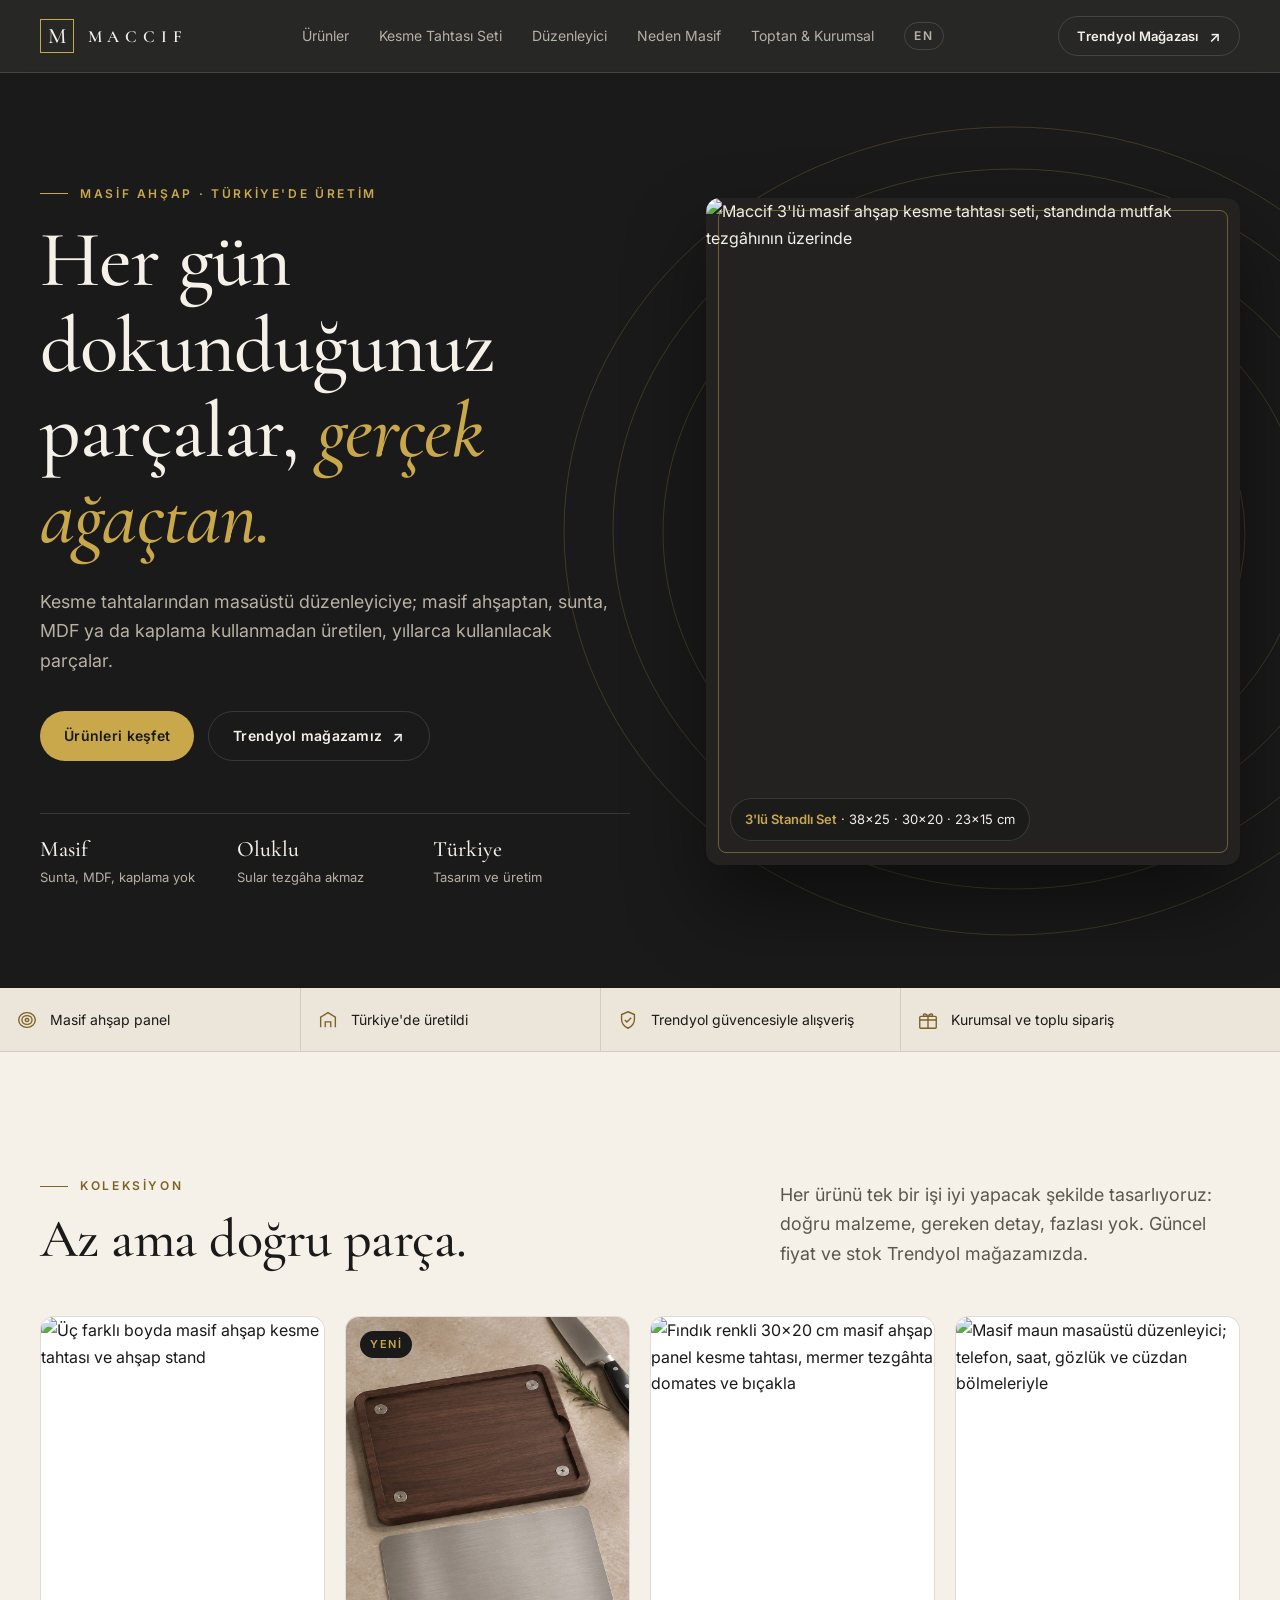
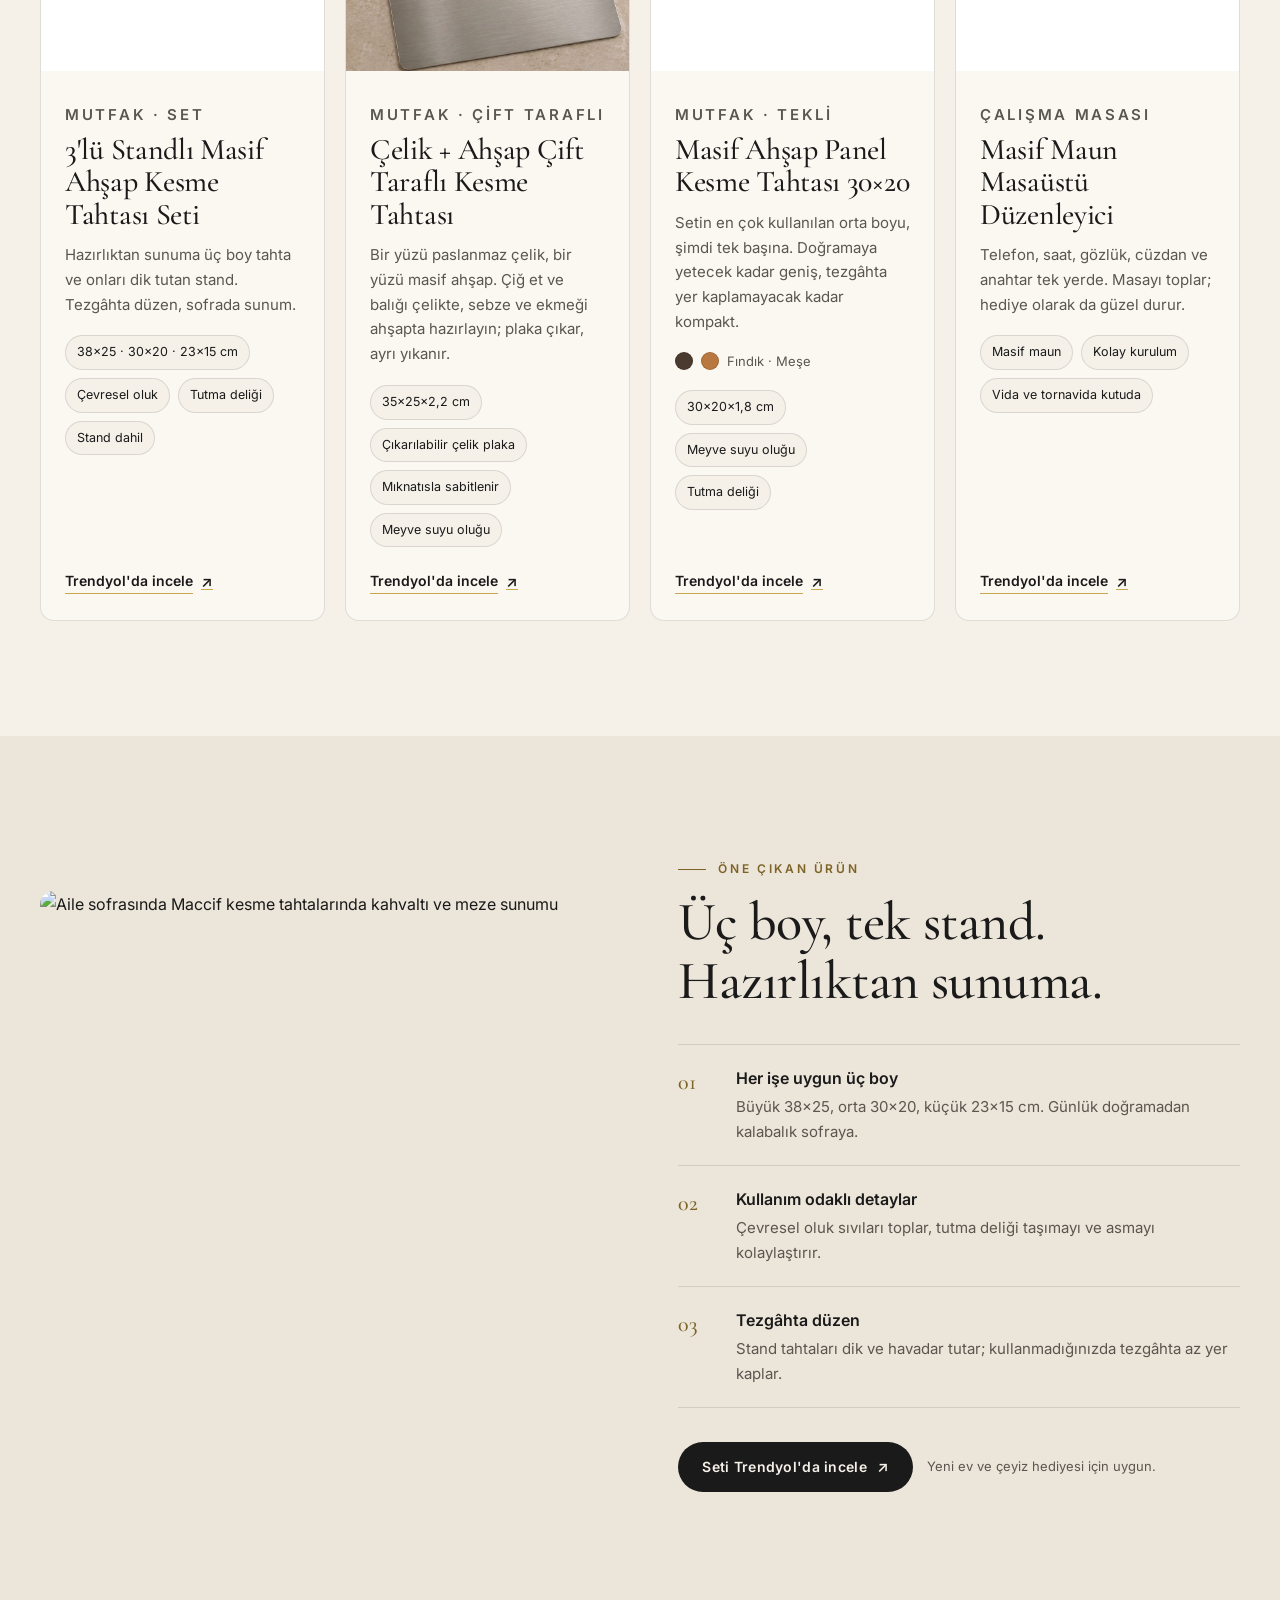
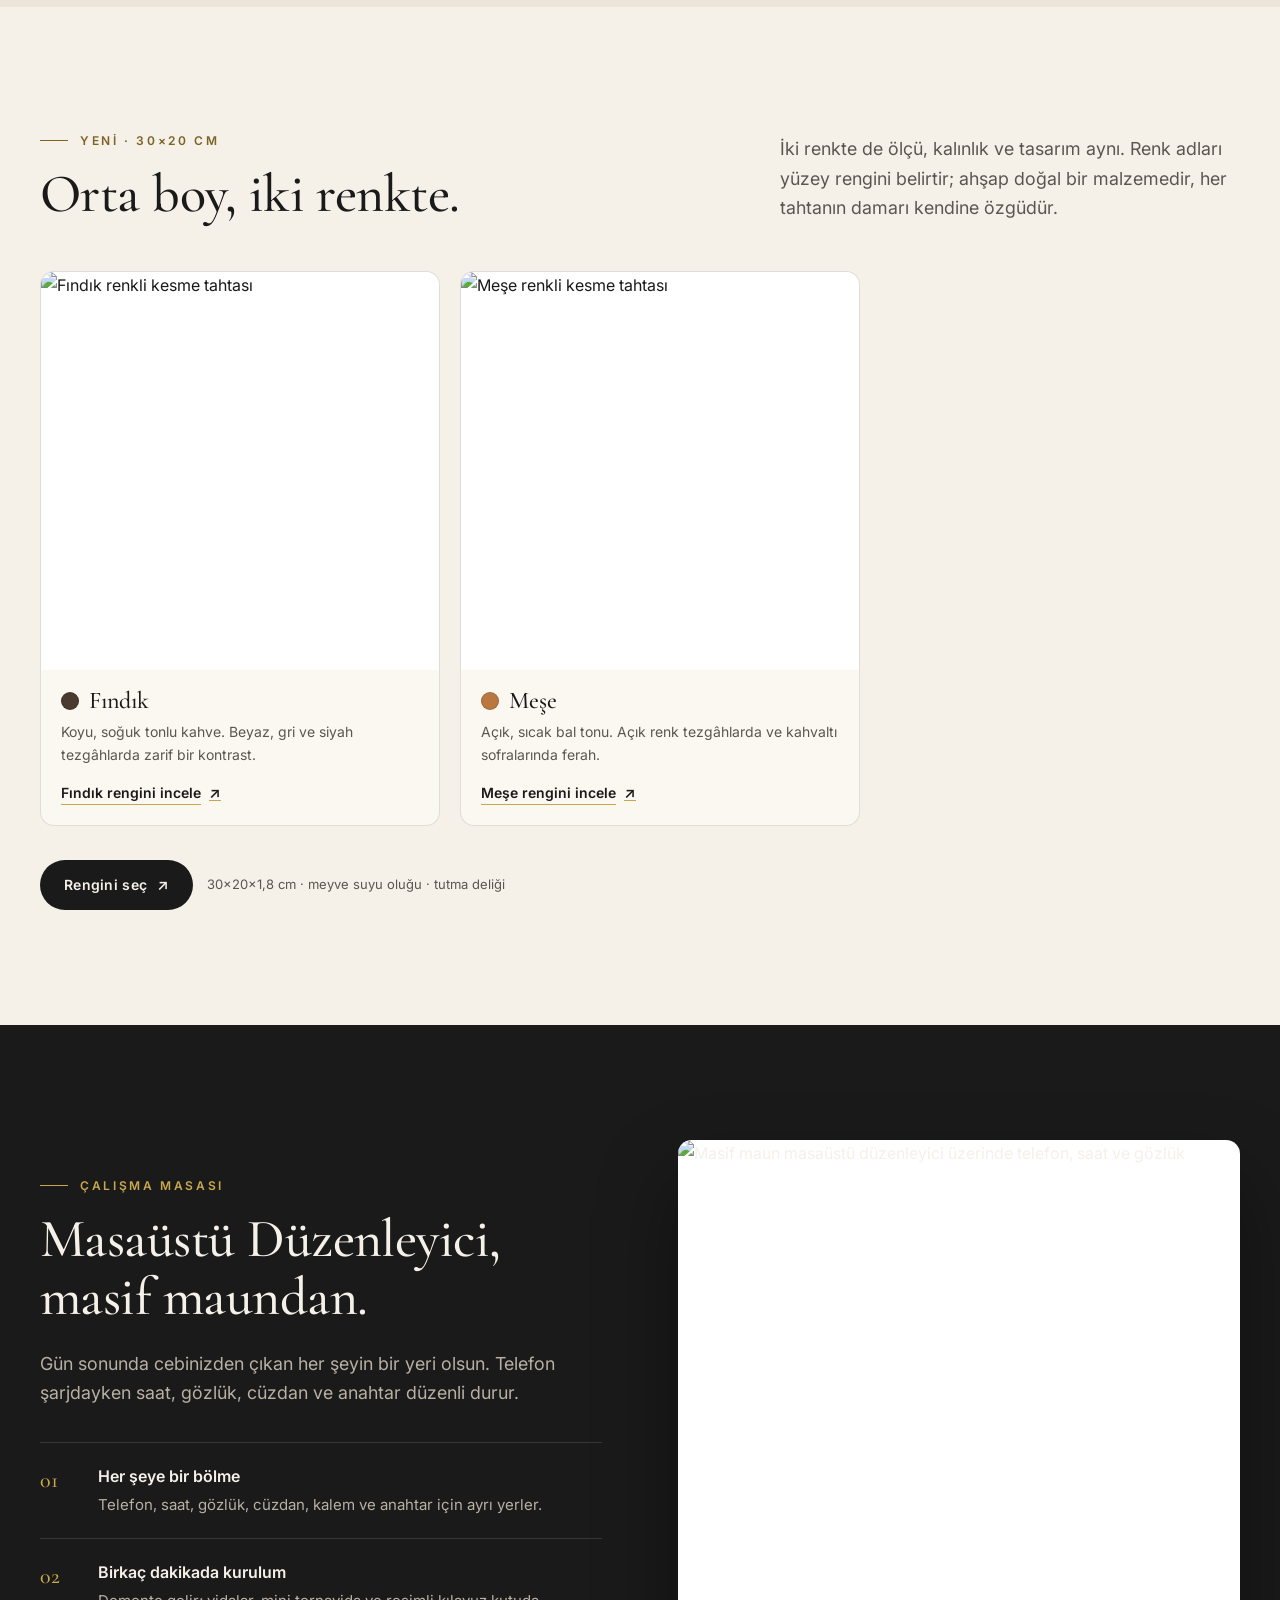
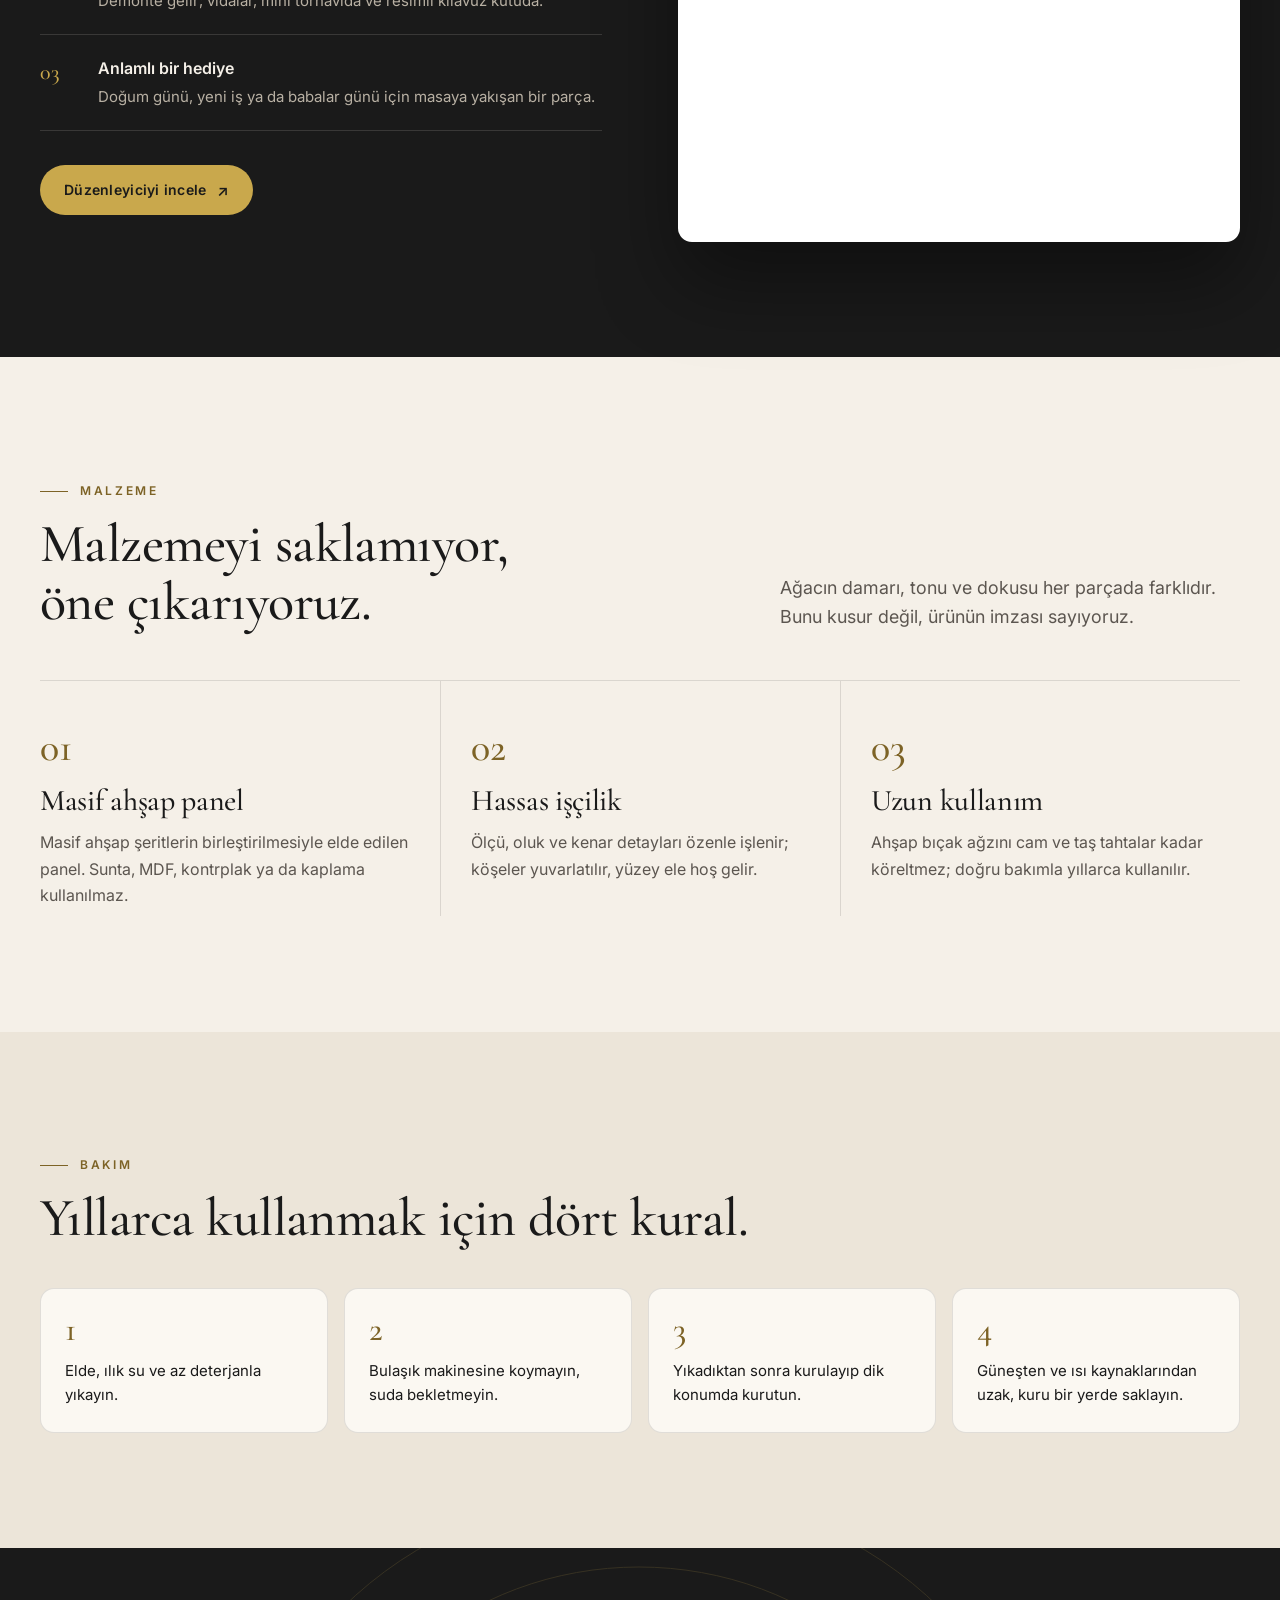
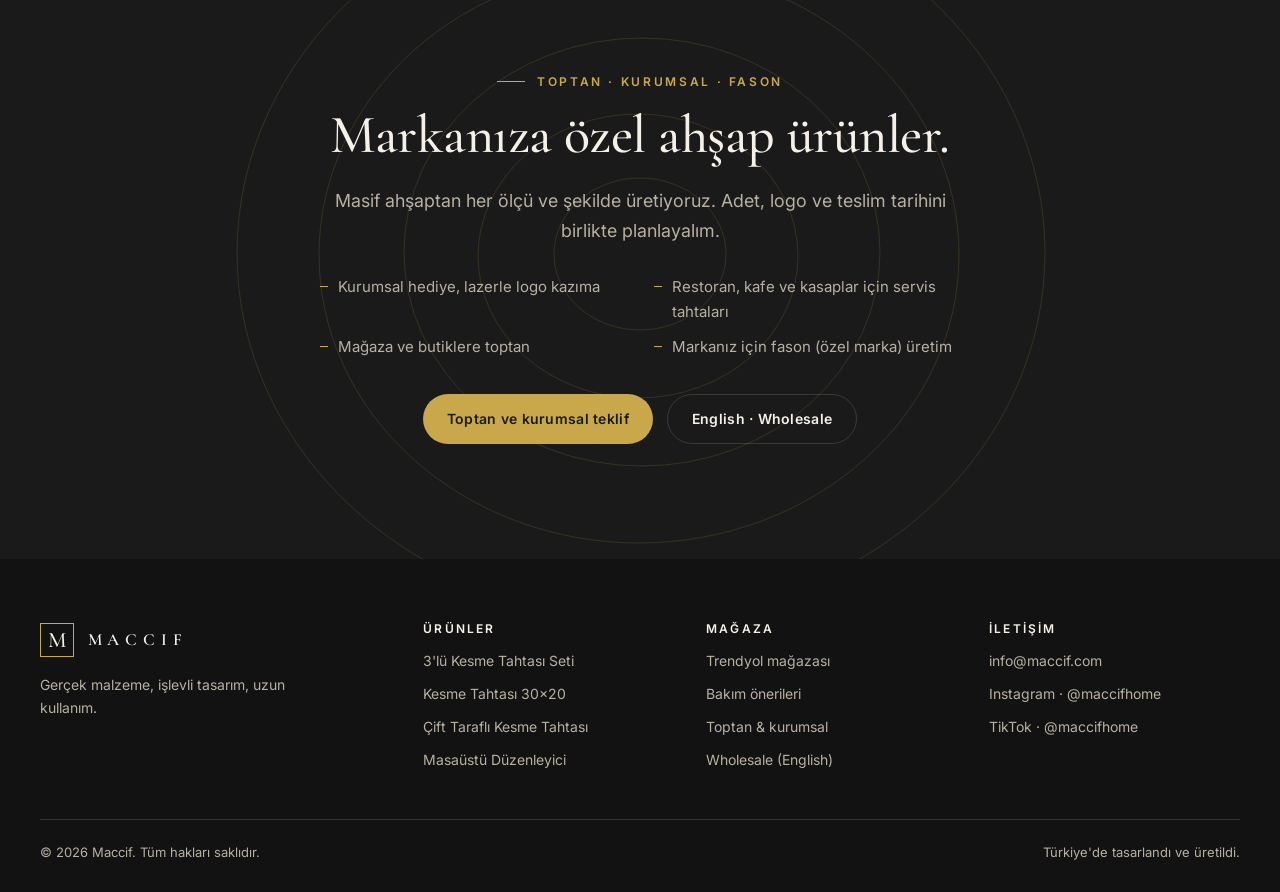
==== commit b349262b: "Toptan/wholesale sayfaları, çift taraflı tahta ve site düzeltmeleri - /toptan/ (TR) ve /en/wholesale" ====
--- a/index.html
+++ b/index.html
@@ -4,18 +4,18 @@
   <meta charset="utf-8">
   <meta name="viewport" content="width=device-width,initial-scale=1">
   <title>Maccif — Masif Ahşap Kesme Tahtaları ve Masaüstü Düzenleyici</title>
-  <meta name="description" content="Maccif: masif ahşap panelden 3'lü standlı kesme tahtası seti, 30×20 cm oluklu kesme tahtası (Fındık, Ceviz, Meşe) ve masif maun masaüstü düzenleyici. Sunta, MDF ve kaplama yok. Türkiye'de üretim.">
+  <meta name="description" content="Maccif: masif ahşap panelden 3'lü standlı kesme tahtası seti, çelik+ahşap çift taraflı kesme tahtası, 30×20 cm oluklu kesme tahtası ve masif maun masaüstü düzenleyici. Sunta, MDF ve kaplama yok. Toptan, kurumsal ve fason üretim. Türkiye'de üretim.">
   <meta name="theme-color" content="#1a1a1a">
-  <link rel="canonical" href="https://maccif.com/">
-  <link rel="icon" href="data:image/svg+xml,<svg xmlns='http://www.w3.org/2000/svg' viewBox='0 0 64 64'><rect width='64' height='64' rx='10' fill='%231a1a1a'/><rect x='9' y='9' width='46' height='46' fill='none' stroke='%23c9a84c' stroke-width='2'/><text x='32' y='44' text-anchor='middle' font-family='Georgia,'Times New Roman',serif' font-size='30' fill='%23f5f0e8'>M</text></svg>" type="image/svg+xml">
+  <link rel="canonical" href="https://www.maccif.com/">
+  <link rel="icon" href="/favicon.svg" type="image/svg+xml">
 
   <meta property="og:type" content="website">
   <meta property="og:site_name" content="Maccif">
   <meta property="og:locale" content="tr_TR">
-  <meta property="og:url" content="https://maccif.com/">
+  <meta property="og:url" content="https://www.maccif.com/">
   <meta property="og:title" content="Maccif — Gerçek masif ahşap">
-  <meta property="og:description" content="Masif ahşap kesme tahtaları ve masaüstü düzenleyici. Sunta, MDF ve kaplama yok. Türkiye'de üretim.">
-  <meta property="og:image" content="https://maccif.com/img/og.jpg">
+  <meta property="og:description" content="Masif ahşap kesme tahtaları, çift taraflı çelik+ahşap tahta ve masaüstü düzenleyici. Sunta, MDF ve kaplama yok. Toptan ve kurumsal sipariş. Türkiye'de üretim.">
+  <meta property="og:image" content="https://www.maccif.com/img/og.jpg">
   <meta property="og:image:width" content="1200">
   <meta property="og:image:height" content="630">
   <meta name="twitter:card" content="summary_large_image">
@@ -30,8 +30,8 @@
     "@context": "https://schema.org",
     "@type": "Organization",
     "name": "Maccif",
-    "url": "https://maccif.com/",
-    "logo": "https://maccif.com/favicon.svg",
+    "url": "https://www.maccif.com/",
+    "logo": "https://www.maccif.com/favicon.svg",
     "email": "info@maccif.com",
     "sameAs": [
       "https://www.trendyol.com/magaza/maccif-m-1277447",
@@ -135,6 +135,12 @@
 
     /* Ürün kartları */
     .grid-3{display:grid;grid-template-columns:repeat(3,1fr);gap:24px}
+    .grid-4{display:grid;grid-template-columns:repeat(4,1fr);gap:20px}
+    .colors.two{grid-template-columns:repeat(2,1fr);max-width:820px}
+    .b2b-list{list-style:none;margin:30px auto 0;padding:0;display:grid;grid-template-columns:repeat(2,1fr);gap:10px 28px;max-width:640px;text-align:left}
+    .b2b-list li{color:var(--muted-dark);font-size:15px;padding-left:18px;position:relative}
+    .b2b-list li:before{content:"";position:absolute;left:0;top:11px;width:8px;height:1px;background:var(--gold)}
+    .nav .en{font:600 12px/1 var(--sans);letter-spacing:.14em;border:1px solid var(--line-dark);padding:7px 9px;border-radius:999px}
     .card{display:flex;flex-direction:column;background:var(--paper);border:1px solid var(--line);border-radius:var(--radius);overflow:hidden;transition:transform .25s,box-shadow .25s}
     .card:hover{transform:translateY(-4px);box-shadow:0 24px 48px rgba(26,26,26,.10)}
     .card-media{position:relative;aspect-ratio:4/5;background:#fff;overflow:hidden}
@@ -232,7 +238,7 @@
       .bar .btn{display:none}
       .hero-grid,.split{grid-template-columns:1fr}
       .hero-media{order:-1;max-width:520px}
-      .grid-3{grid-template-columns:1fr 1fr}
+      .grid-3,.grid-4{grid-template-columns:1fr 1fr}
       .strip ul{grid-template-columns:1fr 1fr}
       .strip li:nth-child(3){border-left:0}
       .strip li:nth-child(n+3){border-top:1px solid var(--line)}
@@ -243,7 +249,7 @@
     }
     @media (max-width:640px){
       .wrap{width:min(100% - 32px,var(--max))}
-      .grid-3,.colors,.care,.pillars{grid-template-columns:1fr}
+      .grid-3,.grid-4,.colors,.colors.two,.care,.pillars,.b2b-list{grid-template-columns:1fr}
       .pillar,.pillar+.pillar{padding:28px 0 4px;border-left:0}
       .pillar+.pillar{border-top:1px solid var(--line)}
       .facts{grid-template-columns:repeat(3,1fr);gap:10px}
@@ -271,9 +277,10 @@
       <nav class="nav" id="nav" aria-label="Ana menü">
         <a href="#urunler">Ürünler</a>
         <a href="#set">Kesme Tahtası Seti</a>
-        <a href="#duzenleyici">Masaüstü Düzenleyici</a>
+        <a href="#duzenleyici">Düzenleyici</a>
         <a href="#masif">Neden Masif</a>
-        <a href="#kurumsal">Kurumsal</a>
+        <a href="/toptan/">Toptan &amp; Kurumsal</a>
+        <a class="en" href="/en/wholesale/" hreflang="en" lang="en">EN</a>
       </nav>
       <a class="btn btn-line" href="https://www.trendyol.com/magaza/maccif-m-1277447" target="_blank" rel="noopener">Trendyol Mağazası <span class="arrow" aria-hidden="true">↗</span></a>
       <button class="menu-btn" type="button" aria-label="Menüyü aç" aria-controls="nav" aria-expanded="false"><span></span><span></span><span></span></button>
@@ -338,7 +345,7 @@
           <p class="lead">Her ürünü tek bir işi iyi yapacak şekilde tasarlıyoruz: doğru malzeme, gereken detay, fazlası yok. Güncel fiyat ve stok Trendyol mağazamızda.</p>
         </div>
 
-        <div class="grid-3">
+        <div class="grid-4">
           <article class="card reveal">
             <div class="card-media">
               <img src="https://cdn.dsmcdn.com/mnresize/1200/1800/ty1964/prod/QC_ENRICHMENT/20260926/16/936f2767-0fa9-34dc-927a-ab73d3c68574/1_org_zoom.jpg"
@@ -358,6 +365,21 @@
           <article class="card reveal">
             <div class="card-media">
               <span class="badge">Yeni</span>
+              <img src="/img/cift-tarafli.jpg" width="900" height="1350" loading="lazy"
+                   sizes="(max-width:640px) 92vw, (max-width:980px) 46vw, 290px"
+                   alt="Çıkarılabilir paslanmaz çelik plakalı masif ahşap çift taraflı kesme tahtası">
+            </div>
+            <div class="card-body">
+              <p class="cat">Mutfak · Çift taraflı</p>
+              <h3>Çelik + Ahşap Çift Taraflı Kesme Tahtası</h3>
+              <p>Bir yüzü paslanmaz çelik, bir yüzü masif ahşap. Çiğ et ve balığı çelikte, sebze ve ekmeği ahşapta hazırlayın; plaka çıkar, ayrı yıkanır.</p>
+              <ul class="specs"><li>35×25×2,2 cm</li><li>Çıkarılabilir çelik plaka</li><li>Mıknatısla sabitlenir</li><li>Meyve suyu oluğu</li></ul>
+              <a class="card-link" href="https://www.trendyol.com/maccif/paslanmaz-celik-ve-masif-ahsap-cift-tarafli-kesme-tahtasi-cikarilabilir-miknatisli-plaka-35x25-cm-p-1226915825?merchantId=1277447" target="_blank" rel="noopener"><span>Trendyol'da incele</span> <span class="arrow" aria-hidden="true">↗</span></a>
+            </div>
+          </article>
+
+          <article class="card reveal">
+            <div class="card-media">
               <img src="https://cdn.dsmcdn.com/mnresize/1000/1500/ty1991/prod/QC_PREP/20261024/17/df996b03-b728-3d4f-960e-7393f691af57/1_org_zoom.jpg" srcset="https://cdn.dsmcdn.com/mnresize/600/900/ty1991/prod/QC_PREP/20261024/17/df996b03-b728-3d4f-960e-7393f691af57/1_org_zoom.jpg 600w, https://cdn.dsmcdn.com/mnresize/1000/1500/ty1991/prod/QC_PREP/20261024/17/df996b03-b728-3d4f-960e-7393f691af57/1_org_zoom.jpg 1000w"
                    sizes="(max-width:640px) 92vw, (max-width:980px) 46vw, 380px" width="1000" height="1500" loading="lazy"
                    alt="Fındık renkli 30×20 cm masif ahşap panel kesme tahtası, mermer tezgâhta domates ve bıçakla">
@@ -366,9 +388,9 @@
               <p class="cat">Mutfak · Tekli</p>
               <h3>Masif Ahşap Panel Kesme Tahtası 30×20</h3>
               <p>Setin en çok kullanılan orta boyu, şimdi tek başına. Doğramaya yetecek kadar geniş, tezgâhta yer kaplamayacak kadar kompakt.</p>
-              <div class="swatches" aria-label="Renk seçenekleri"><span class="sw" style="background:#4b3a2f" title="Fındık"></span><span class="sw" style="background:#6e3f26" title="Ceviz"></span><span class="sw" style="background:#b9783f" title="Meşe"></span> Fındık · Ceviz · Meşe</div>
+              <div class="swatches" aria-label="Renk seçenekleri"><span class="sw" style="background:#4b3a2f" title="Fındık"></span><span class="sw" style="background:#b9783f" title="Meşe"></span> Fındık · Meşe</div>
               <ul class="specs"><li>30×20×1,8 cm</li><li>Meyve suyu oluğu</li><li>Tutma deliği</li></ul>
-              <a class="card-link" href="https://www.trendyol.com/maccif/ceviz-mese-findik-renkleri-masif-ahsap-panel-kesme-tahtasi-30x20-cm-oluklu-dograma-ve-sunum-tahtasi-p-1222796510?merchantId=1277447" target="_blank" rel="noopener"><span>Trendyol'da incele</span> <span class="arrow" aria-hidden="true">↗</span></a>
+              <a class="card-link" href="https://www.trendyol.com/maccif/findik-rengi-koyu-kahve-masif-ahsap-panel-kesme-tahtasi-30x20-cm-oluklu-dograma-ve-sunum-tahtasi-p-1222796510?merchantId=1277447" target="_blank" rel="noopener"><span>Trendyol'da incele</span> <span class="arrow" aria-hidden="true">↗</span></a>
             </div>
           </article>
 
@@ -384,7 +406,7 @@
               <h3>Masif Maun Masaüstü Düzenleyici</h3>
               <p>Telefon, saat, gözlük, cüzdan ve anahtar tek yerde. Masayı toplar; hediye olarak da güzel durur.</p>
               <ul class="specs"><li>Masif maun</li><li>Kolay kurulum</li><li>Vida ve tornavida kutuda</li></ul>
-              <a class="card-link" href="https://www.trendyol.com/maccif/masif-maun-ahsap-masaustu-duzenleyici-erkek-telefon-stand-organizatoru-erkekler-icin-hediye-dogum-gunu-hediyesi-babalar-gunu-hediyesi-p-1156151100?merchantId=1277447" target="_blank" rel="noopener"><span>Trendyol'da incele</span> <span class="arrow" aria-hidden="true">↗</span></a>
+              <a class="card-link" href="https://www.trendyol.com/maccif/masif-maun-ahsap-masaustu-duzenleyici-erkek-telefon-ve-saat-stand-organizatoru-erkege-hediye-p-1156151100?merchantId=1277447" target="_blank" rel="noopener"><span>Trendyol'da incele</span> <span class="arrow" aria-hidden="true">↗</span></a>
             </div>
           </article>
         </div>
@@ -422,26 +444,22 @@
         <div class="head reveal">
           <div>
             <p class="eyebrow">Yeni · 30×20 cm</p>
-            <h2>Orta boy, şimdi üç renkte.</h2>
+            <h2>Orta boy, iki renkte.</h2>
           </div>
-          <p class="lead">Üç renkte de ölçü, kalınlık ve tasarım aynı. Renk adları yüzey rengini belirtir; ahşap doğal bir malzemedir, her tahtanın damarı kendine özgüdür.</p>
-        </div>
-        <div class="colors">
+          <p class="lead">İki renkte de ölçü, kalınlık ve tasarım aynı. Renk adları yüzey rengini belirtir; ahşap doğal bir malzemedir, her tahtanın damarı kendine özgüdür.</p>
+        </div>
+        <div class="colors two">
           <figure class="color reveal" style="margin:0">
             <div class="card-media"><img src="https://cdn.dsmcdn.com/mnresize/600/900/ty1991/prod/QC_PREP/20261024/17/df996b03-b728-3d4f-960e-7393f691af57/1_org_zoom.jpg" srcset="https://cdn.dsmcdn.com/mnresize/600/900/ty1991/prod/QC_PREP/20261024/17/df996b03-b728-3d4f-960e-7393f691af57/1_org_zoom.jpg 600w, https://cdn.dsmcdn.com/mnresize/1000/1500/ty1991/prod/QC_PREP/20261024/17/df996b03-b728-3d4f-960e-7393f691af57/1_org_zoom.jpg 1000w" sizes="(max-width:640px) 92vw, 380px" width="600" height="900" loading="lazy" alt="Fındık renkli kesme tahtası"></div>
-            <div class="t"><b><span class="sw" style="background:#4b3a2f"></span>Fındık</b><span>Koyu, soğuk tonlu kahve. Beyaz, gri ve siyah tezgâhlarda zarif bir kontrast.</span><a class="card-link" href="https://www.trendyol.com/maccif/ceviz-mese-findik-renkleri-masif-ahsap-panel-kesme-tahtasi-30x20-cm-oluklu-dograma-ve-sunum-tahtasi-p-1222796510?merchantId=1277447" target="_blank" rel="noopener"><span>Fındık rengini incele</span> <span class="arrow" aria-hidden="true">↗</span></a></div>
-          </figure>
-          <figure class="color reveal" style="margin:0">
-            <div class="card-media"><img src="https://cdn.dsmcdn.com/mnresize/600/900/ty1990/prod/QC_PREP/20261024/17/459b4e29-9542-362b-80aa-05515bf76fac/1_org_zoom.jpg" srcset="https://cdn.dsmcdn.com/mnresize/600/900/ty1990/prod/QC_PREP/20261024/17/459b4e29-9542-362b-80aa-05515bf76fac/1_org_zoom.jpg 600w, https://cdn.dsmcdn.com/mnresize/1000/1500/ty1990/prod/QC_PREP/20261024/17/459b4e29-9542-362b-80aa-05515bf76fac/1_org_zoom.jpg 1000w" sizes="(max-width:640px) 92vw, 380px" width="600" height="900" loading="lazy" alt="Ceviz renkli kesme tahtası"></div>
-            <div class="t"><b><span class="sw" style="background:#6e3f26"></span>Ceviz</b><span>Sıcak, kızıl kahve. Sofrada servis tahtası olarak göz doldurur.</span><a class="card-link" href="https://www.trendyol.com/maccif/ceviz-rengi-masif-ahsap-panel-kesme-tahtasi-30x20-cm-oluklu-dograma-sunum-ve-servis-tahtasi-p-1222796447?merchantId=1277447" target="_blank" rel="noopener"><span>Ceviz rengini incele</span> <span class="arrow" aria-hidden="true">↗</span></a></div>
+            <div class="t"><b><span class="sw" style="background:#4b3a2f"></span>Fındık</b><span>Koyu, soğuk tonlu kahve. Beyaz, gri ve siyah tezgâhlarda zarif bir kontrast.</span><a class="card-link" href="https://www.trendyol.com/maccif/findik-rengi-koyu-kahve-masif-ahsap-panel-kesme-tahtasi-30x20-cm-oluklu-dograma-ve-sunum-tahtasi-p-1222796510?merchantId=1277447" target="_blank" rel="noopener"><span>Fındık rengini incele</span> <span class="arrow" aria-hidden="true">↗</span></a></div>
           </figure>
           <figure class="color reveal" style="margin:0">
             <div class="card-media"><img src="https://cdn.dsmcdn.com/mnresize/600/900/ty1991/prod/QC_PREP/20261024/17/7c09534c-a7a0-3ebc-9772-52eb04f3c609/1_org_zoom.jpg" srcset="https://cdn.dsmcdn.com/mnresize/600/900/ty1991/prod/QC_PREP/20261024/17/7c09534c-a7a0-3ebc-9772-52eb04f3c609/1_org_zoom.jpg 600w, https://cdn.dsmcdn.com/mnresize/1000/1500/ty1991/prod/QC_PREP/20261024/17/7c09534c-a7a0-3ebc-9772-52eb04f3c609/1_org_zoom.jpg 1000w" sizes="(max-width:640px) 92vw, 380px" width="600" height="900" loading="lazy" alt="Meşe renkli kesme tahtası"></div>
-            <div class="t"><b><span class="sw" style="background:#b9783f"></span>Meşe</b><span>Açık, sıcak bal tonu. Açık renk tezgâhlarda ve kahvaltı sofralarında ferah.</span><a class="card-link" href="https://www.trendyol.com/maccif/ceviz-rengi-masif-ahsap-panel-kesme-tahtasi-30x20-cm-oluklu-dograma-sunum-ve-servis-tahtasi-p-1222796421?merchantId=1277447" target="_blank" rel="noopener"><span>Meşe rengini incele</span> <span class="arrow" aria-hidden="true">↗</span></a></div>
+            <div class="t"><b><span class="sw" style="background:#b9783f"></span>Meşe</b><span>Açık, sıcak bal tonu. Açık renk tezgâhlarda ve kahvaltı sofralarında ferah.</span><a class="card-link" href="https://www.trendyol.com/maccif/mese-rengi-masif-ahsap-panel-kesme-tahtasi-30x20-cm-oluklu-dograma-sunum-ve-servis-tahtasi-p-1222796421?merchantId=1277447" target="_blank" rel="noopener"><span>Meşe rengini incele</span> <span class="arrow" aria-hidden="true">↗</span></a></div>
           </figure>
         </div>
         <div class="cta-row reveal">
-          <a class="btn btn-ink" href="https://www.trendyol.com/maccif/ceviz-mese-findik-renkleri-masif-ahsap-panel-kesme-tahtasi-30x20-cm-oluklu-dograma-ve-sunum-tahtasi-p-1222796510?merchantId=1277447" target="_blank" rel="noopener">Rengini seç <span class="arrow" aria-hidden="true">↗</span></a>
+          <a class="btn btn-ink" href="https://www.trendyol.com/maccif/findik-rengi-koyu-kahve-masif-ahsap-panel-kesme-tahtasi-30x20-cm-oluklu-dograma-ve-sunum-tahtasi-p-1222796510?merchantId=1277447" target="_blank" rel="noopener">Rengini seç <span class="arrow" aria-hidden="true">↗</span></a>
           <span class="note">30×20×1,8 cm · meyve suyu oluğu · tutma deliği</span>
         </div>
       </div>
@@ -460,7 +478,7 @@
             <li><span class="n">03</span><div><b>Anlamlı bir hediye</b><span>Doğum günü, yeni iş ya da babalar günü için masaya yakışan bir parça.</span></div></li>
           </ul>
           <div class="cta-row">
-            <a class="btn btn-gold" href="https://www.trendyol.com/maccif/masif-maun-ahsap-masaustu-duzenleyici-erkek-telefon-stand-organizatoru-erkekler-icin-hediye-dogum-gunu-hediyesi-babalar-gunu-hediyesi-p-1156151100?merchantId=1277447" target="_blank" rel="noopener">Düzenleyiciyi incele <span class="arrow" aria-hidden="true">↗</span></a>
+            <a class="btn btn-gold" href="https://www.trendyol.com/maccif/masif-maun-ahsap-masaustu-duzenleyici-erkek-telefon-ve-saat-stand-organizatoru-erkege-hediye-p-1156151100?merchantId=1277447" target="_blank" rel="noopener">Düzenleyiciyi incele <span class="arrow" aria-hidden="true">↗</span></a>
           </div>
         </div>
         <div class="org-media reveal">
@@ -501,7 +519,7 @@
           <div class="reveal"><b>1</b><p>Elde, ılık su ve az deterjanla yıkayın.</p></div>
           <div class="reveal"><b>2</b><p>Bulaşık makinesine koymayın, suda bekletmeyin.</p></div>
           <div class="reveal"><b>3</b><p>Yıkadıktan sonra kurulayıp dik konumda kurutun.</p></div>
-          <div class="reveal"><b>4</b><p>Ayda bir gıdaya uygun ahşap bakım yağı sürün.</p></div>
+          <div class="reveal"><b>4</b><p>Güneşten ve ısı kaynaklarından uzak, kuru bir yerde saklayın.</p></div>
         </div>
       </div>
     </section>
@@ -515,11 +533,18 @@
         </g>
       </svg>
       <div class="wrap inner reveal">
-        <p class="eyebrow">Kurumsal &amp; toplu alım</p>
+        <p class="eyebrow">Toptan · Kurumsal · Fason</p>
         <h2>Markanıza özel ahşap ürünler.</h2>
-        <p class="lead">Kurumsal hediye, etkinlik ya da toplu sipariş için adet, kişiselleştirme ve teslim tarihini birlikte planlayalım.</p>
+        <p class="lead">Masif ahşaptan her ölçü ve şekilde üretiyoruz. Adet, logo ve teslim tarihini birlikte planlayalım.</p>
+        <ul class="b2b-list">
+          <li>Kurumsal hediye, lazerle logo kazıma</li>
+          <li>Restoran, kafe ve kasaplar için servis tahtaları</li>
+          <li>Mağaza ve butiklere toptan</li>
+          <li>Markanız için fason (özel marka) üretim</li>
+        </ul>
         <div class="cta-row">
-          <a class="btn btn-gold" href="mailto:info@maccif.com?subject=Kurumsal%20ve%20Toplu%20Al%C4%B1m%20Talebi">info@maccif.com</a>
+          <a class="btn btn-gold" href="/toptan/">Toptan ve kurumsal teklif</a>
+          <a class="btn btn-line" href="/en/wholesale/" hreflang="en" lang="en">English · Wholesale</a>
         </div>
       </div>
     </section>
@@ -536,8 +561,9 @@
           <h4>Ürünler</h4>
           <ul>
             <li><a href="https://www.trendyol.com/maccif/3-lu-standli-masif-ahsap-kesme-tahtasi-seti-3-farkli-boy-oluklu-p-1173740434?merchantId=1277447" target="_blank" rel="noopener">3'lü Kesme Tahtası Seti</a></li>
-            <li><a href="https://www.trendyol.com/maccif/ceviz-mese-findik-renkleri-masif-ahsap-panel-kesme-tahtasi-30x20-cm-oluklu-dograma-ve-sunum-tahtasi-p-1222796510?merchantId=1277447" target="_blank" rel="noopener">Kesme Tahtası 30×20</a></li>
-            <li><a href="https://www.trendyol.com/maccif/masif-maun-ahsap-masaustu-duzenleyici-erkek-telefon-stand-organizatoru-erkekler-icin-hediye-dogum-gunu-hediyesi-babalar-gunu-hediyesi-p-1156151100?merchantId=1277447" target="_blank" rel="noopener">Masaüstü Düzenleyici</a></li>
+            <li><a href="https://www.trendyol.com/maccif/findik-rengi-koyu-kahve-masif-ahsap-panel-kesme-tahtasi-30x20-cm-oluklu-dograma-ve-sunum-tahtasi-p-1222796510?merchantId=1277447" target="_blank" rel="noopener">Kesme Tahtası 30×20</a></li>
+            <li><a href="https://www.trendyol.com/maccif/paslanmaz-celik-ve-masif-ahsap-cift-tarafli-kesme-tahtasi-cikarilabilir-miknatisli-plaka-35x25-cm-p-1226915825?merchantId=1277447" target="_blank" rel="noopener">Çift Taraflı Kesme Tahtası</a></li>
+            <li><a href="https://www.trendyol.com/maccif/masif-maun-ahsap-masaustu-duzenleyici-erkek-telefon-ve-saat-stand-organizatoru-erkege-hediye-p-1156151100?merchantId=1277447" target="_blank" rel="noopener">Masaüstü Düzenleyici</a></li>
           </ul>
         </div>
         <div>
@@ -545,7 +571,8 @@
           <ul>
             <li><a href="https://www.trendyol.com/magaza/maccif-m-1277447" target="_blank" rel="noopener">Trendyol mağazası</a></li>
             <li><a href="#bakim">Bakım önerileri</a></li>
-            <li><a href="#kurumsal">Kurumsal sipariş</a></li>
+            <li><a href="/toptan/">Toptan &amp; kurumsal</a></li>
+            <li><a href="/en/wholesale/" hreflang="en" lang="en">Wholesale (English)</a></li>
           </ul>
         </div>
         <div>
